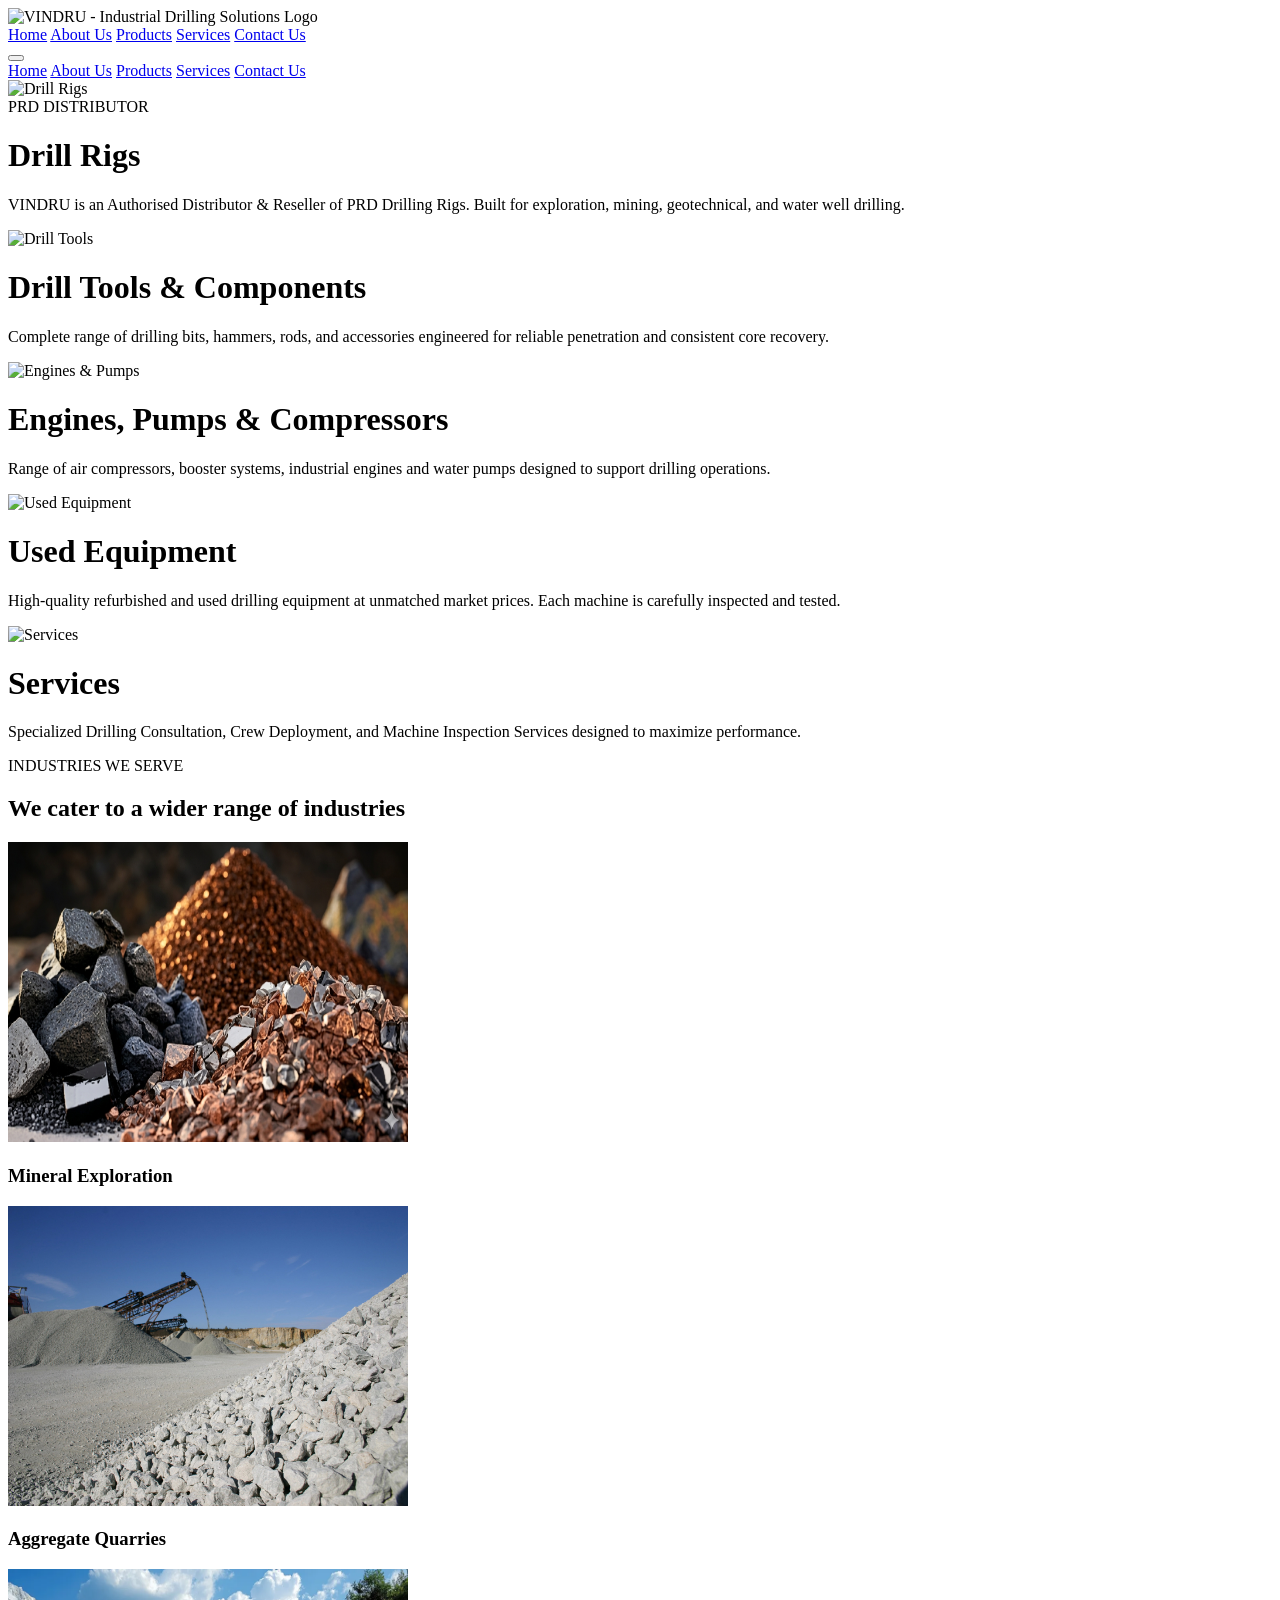
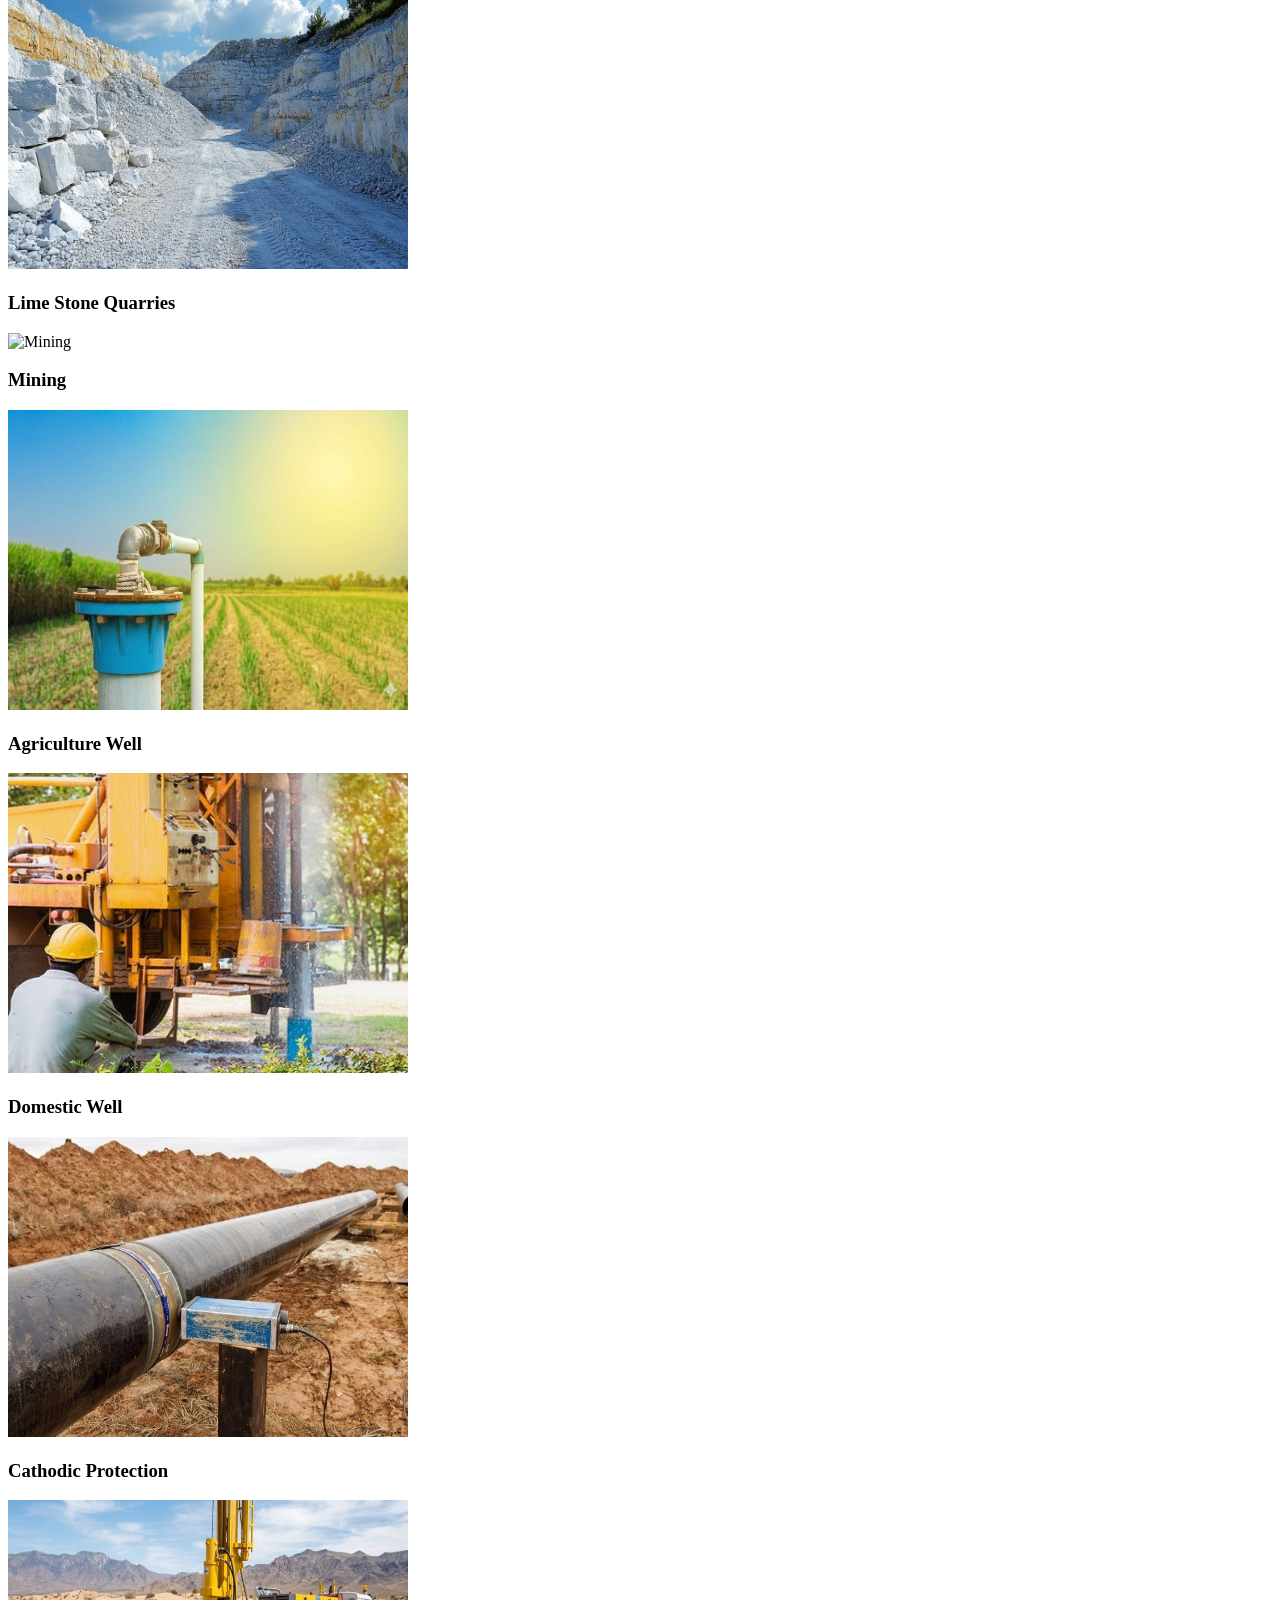
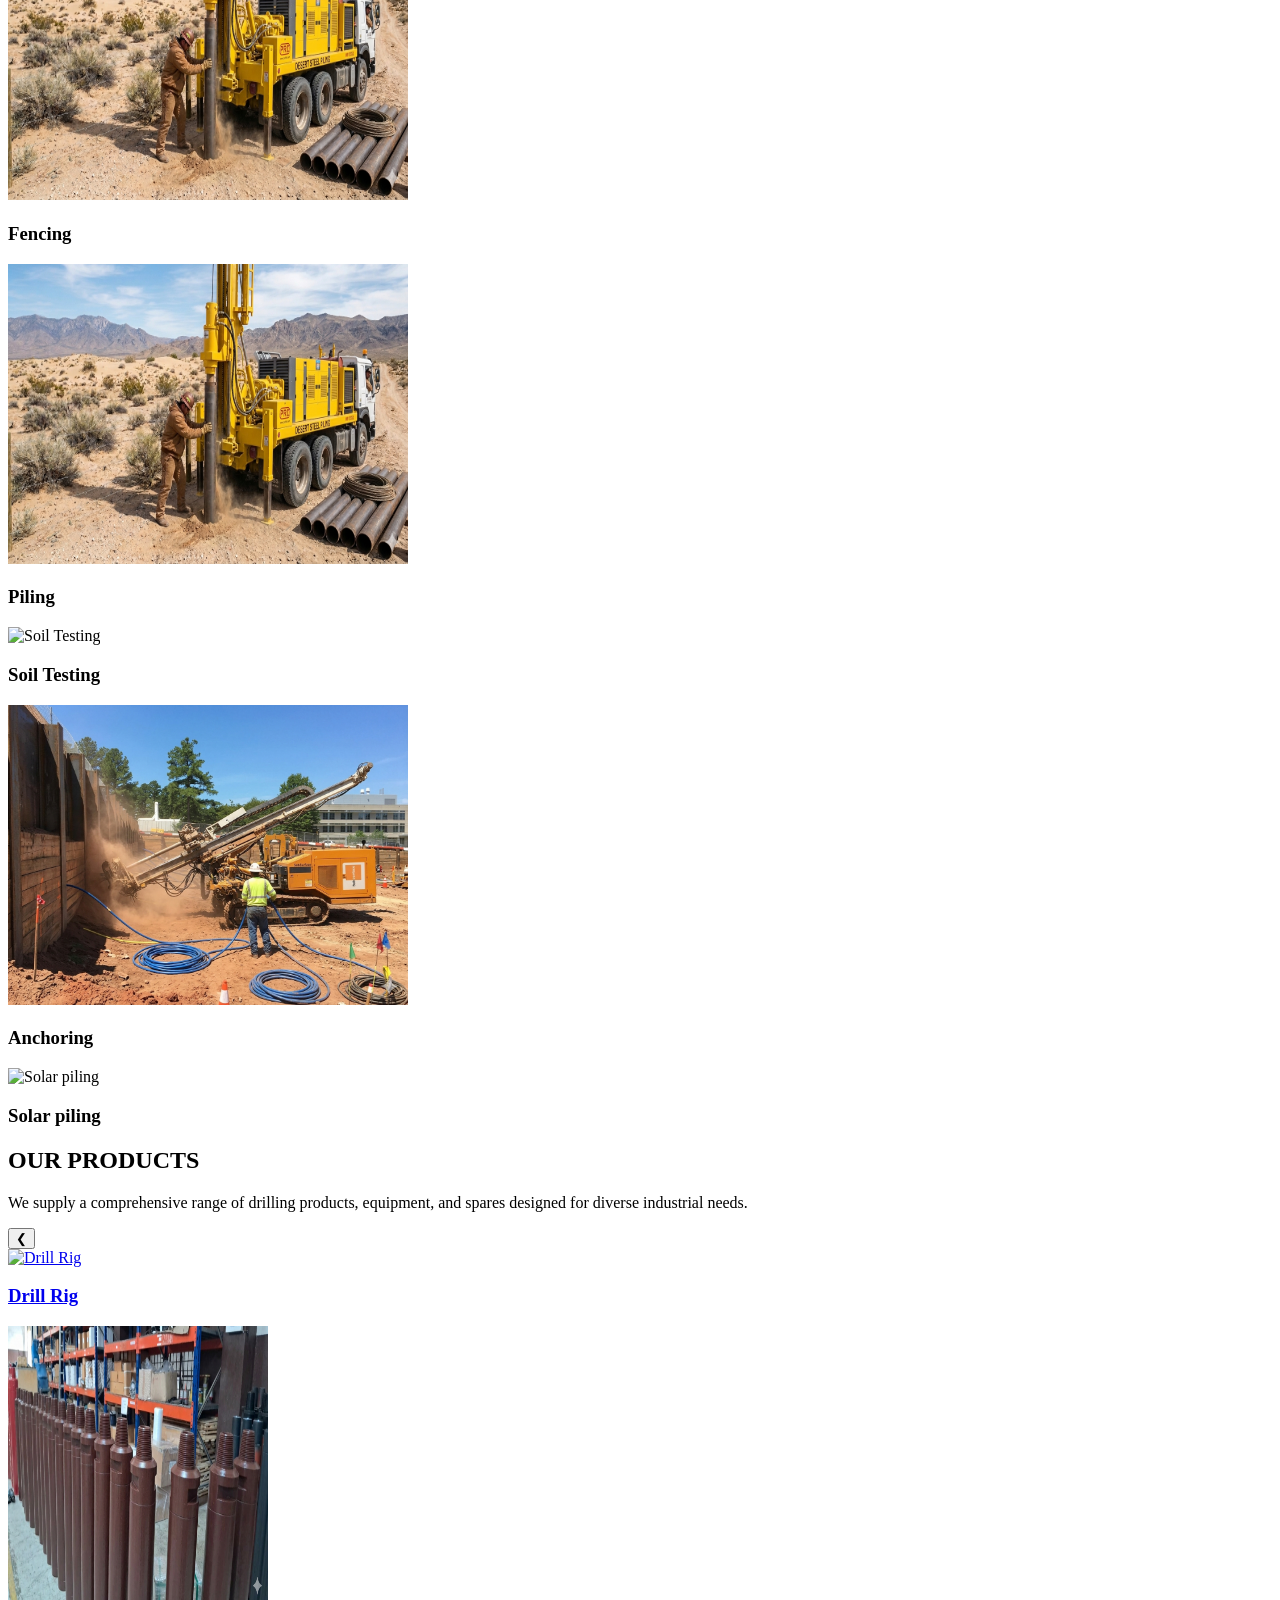
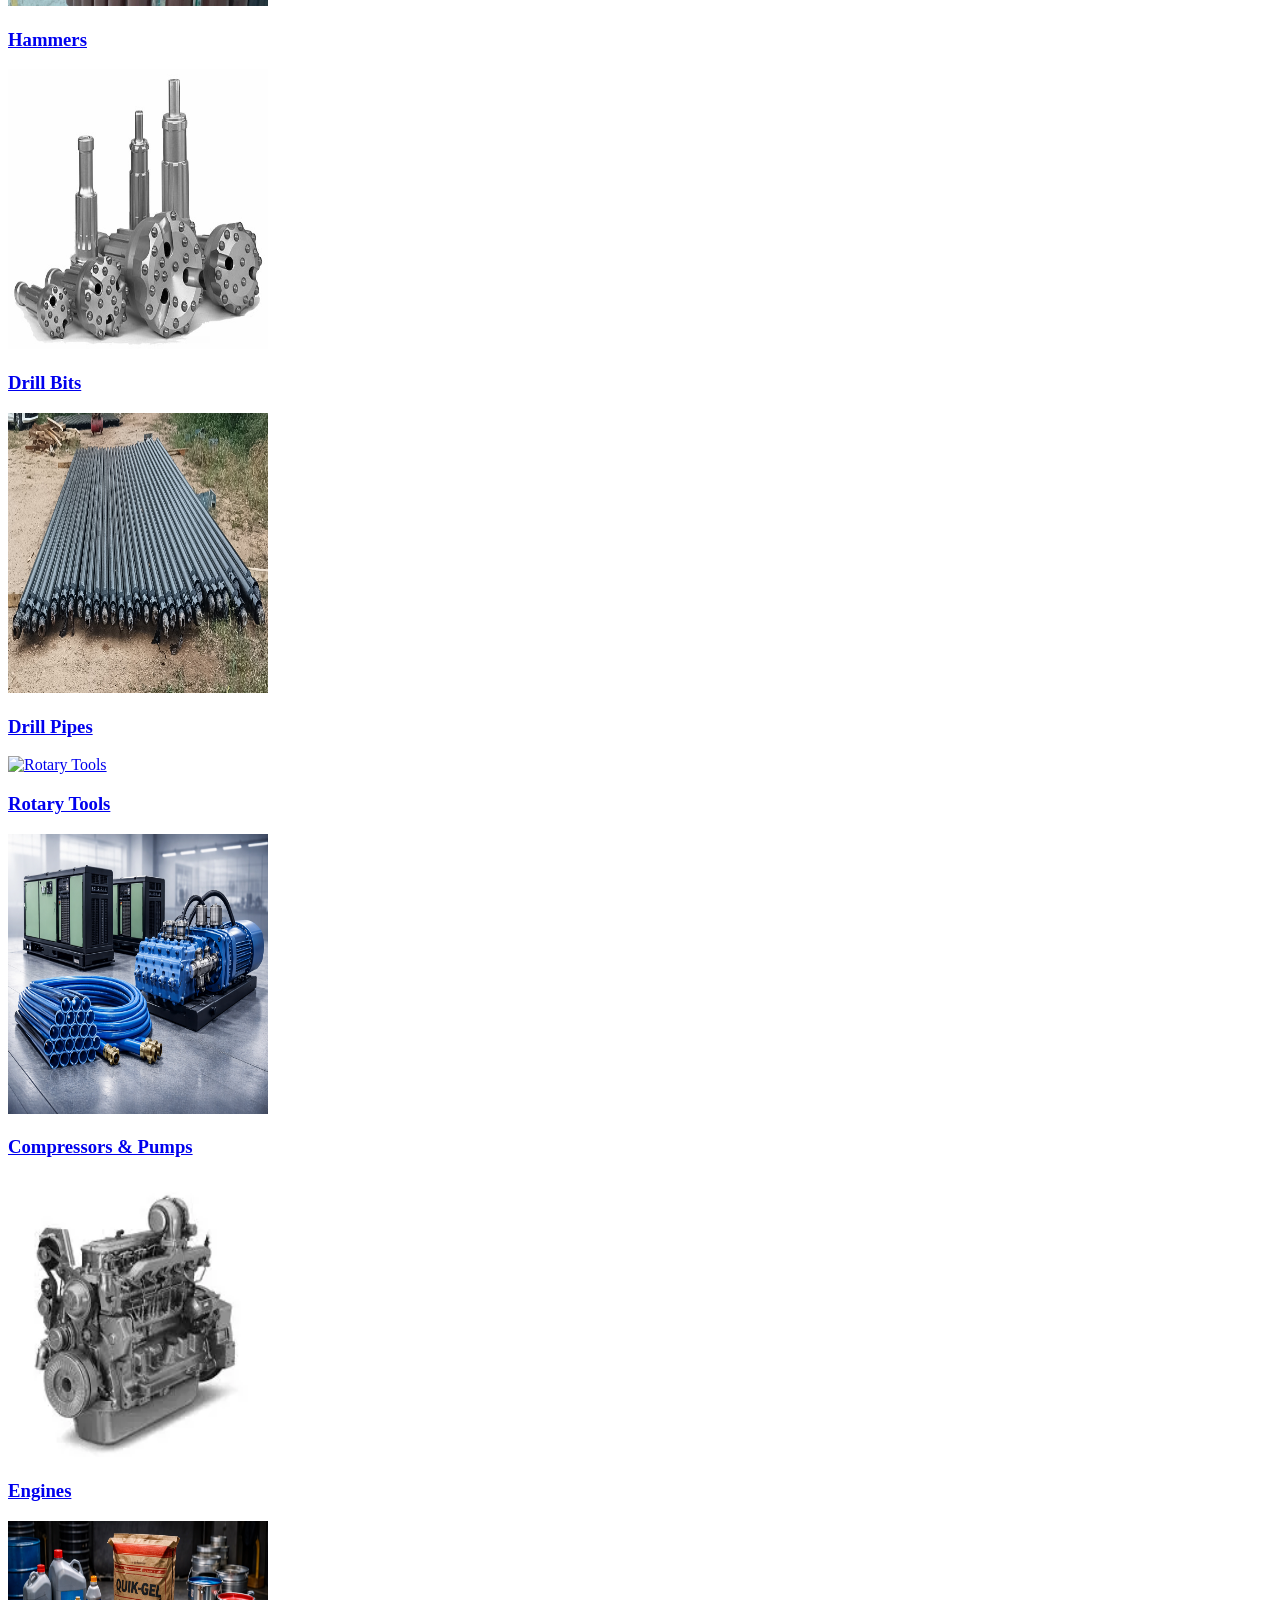
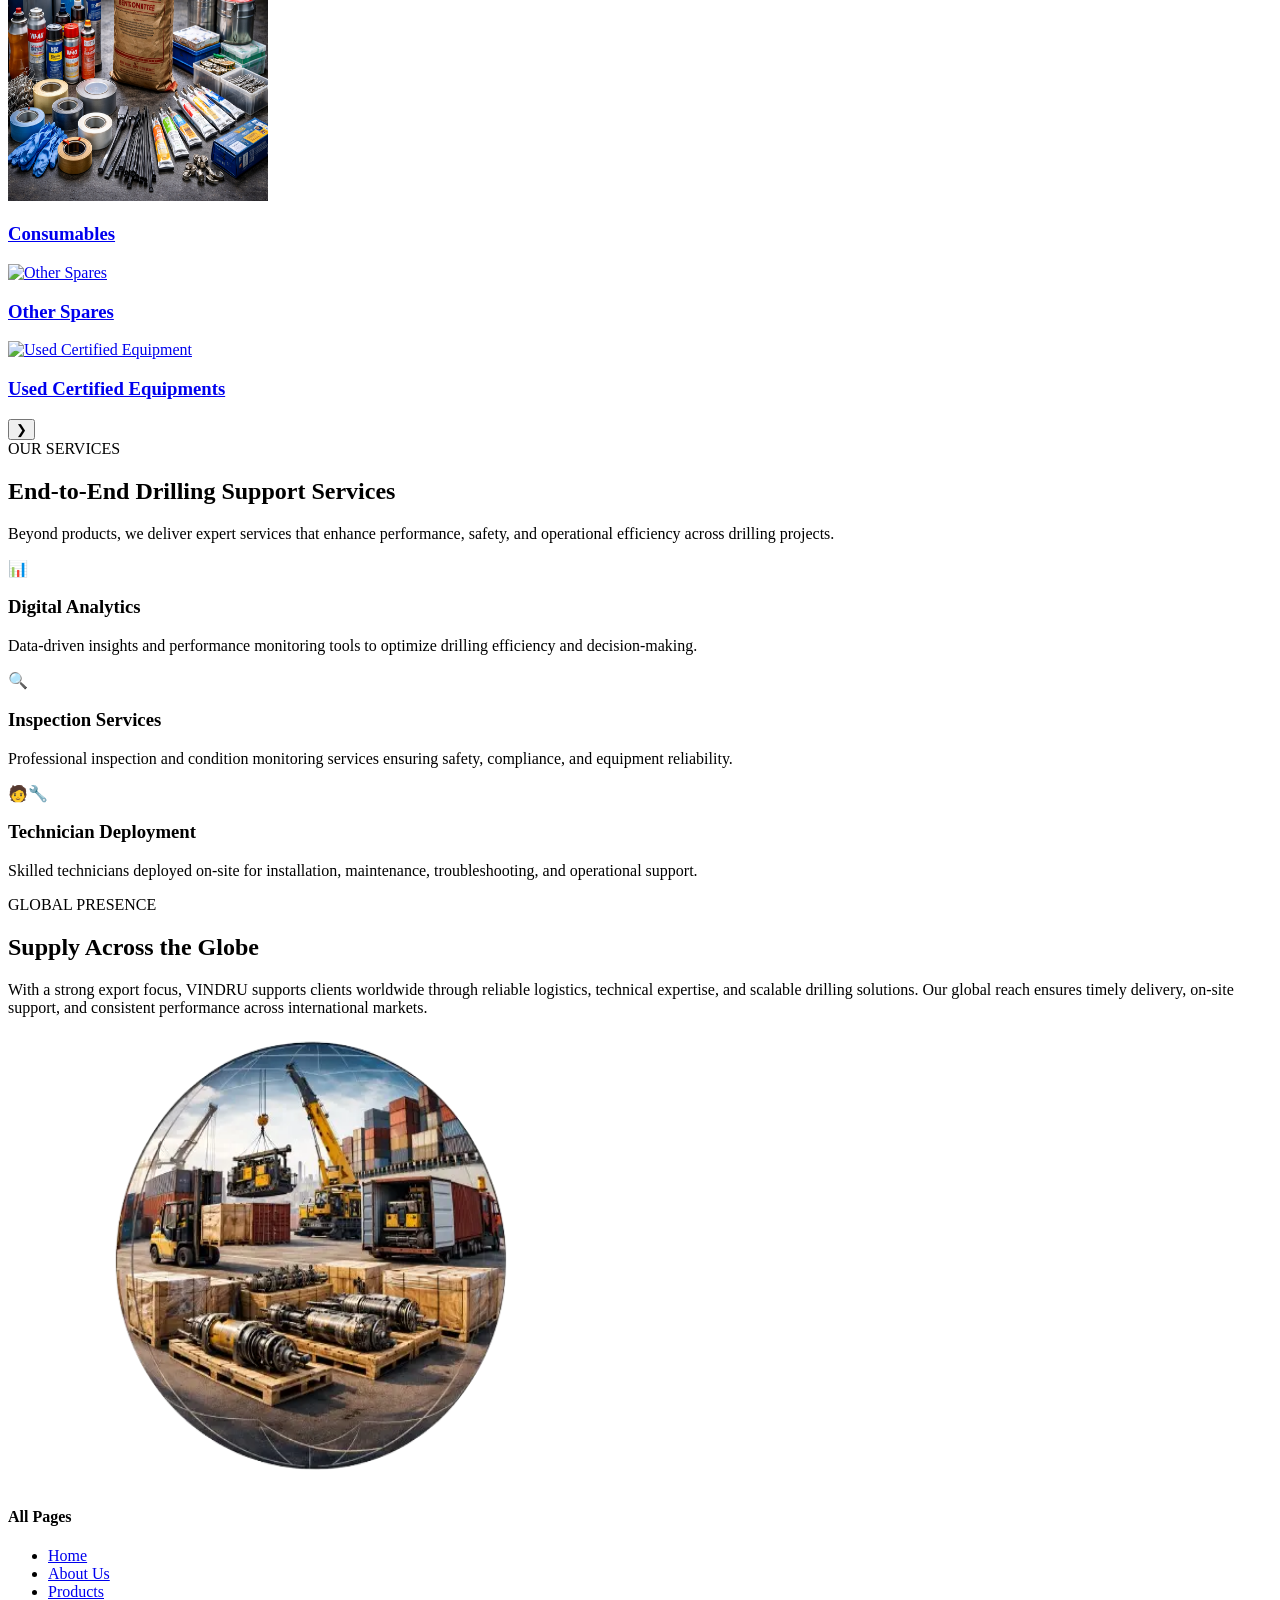
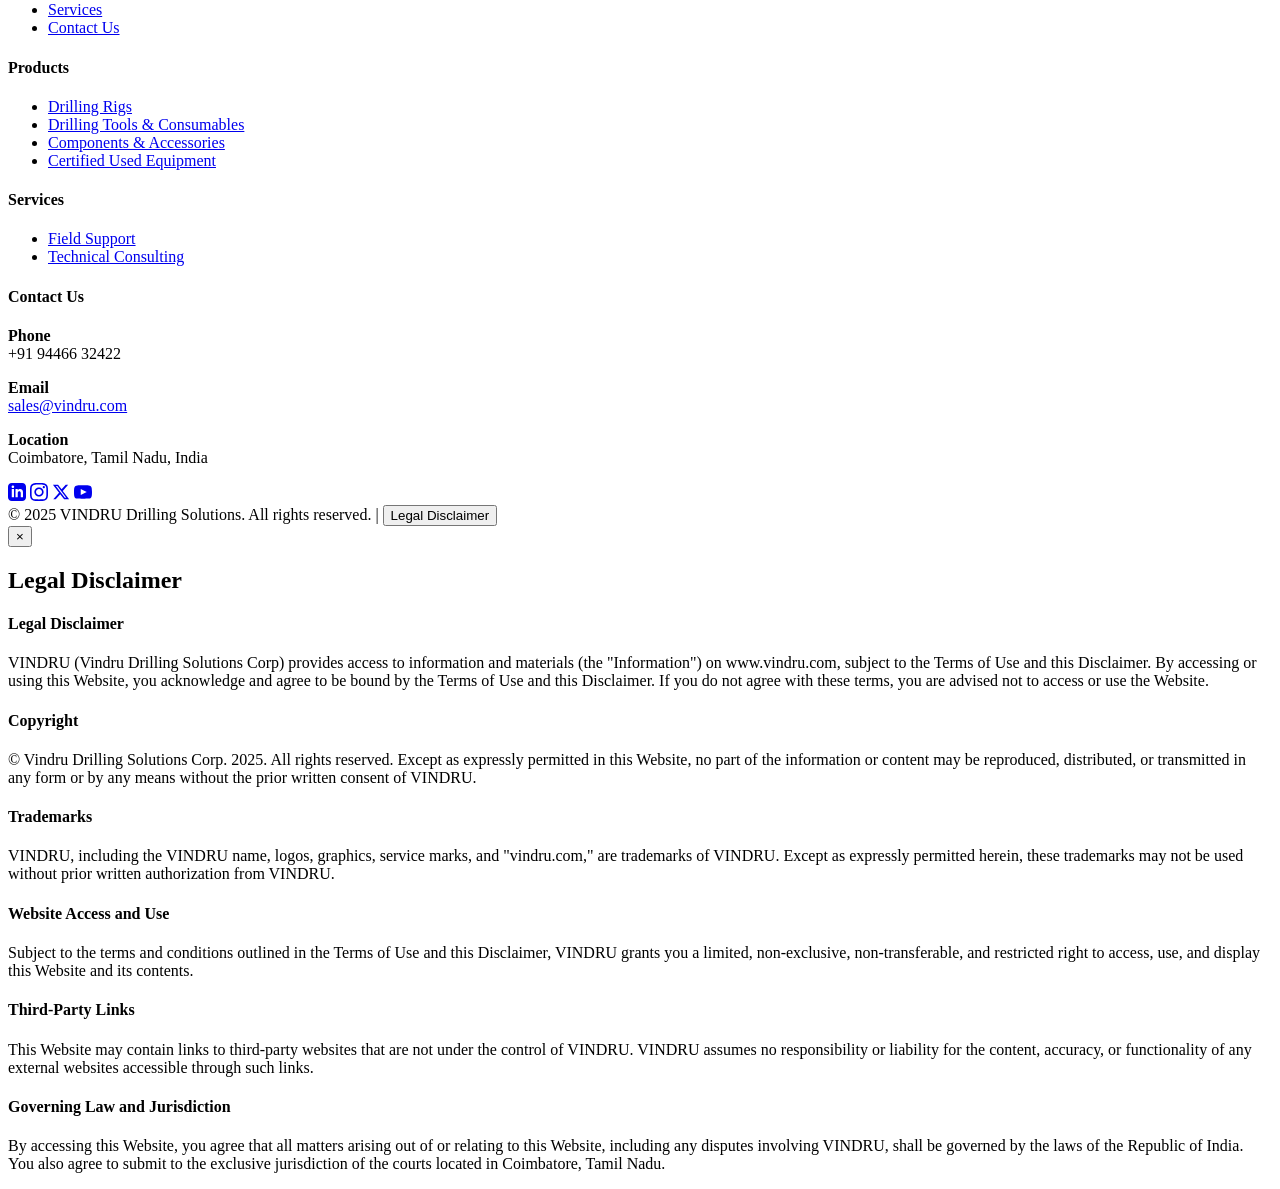
==== index.html @ 07028918 "Add files via upload" ====
<!DOCTYPE html>
<html lang="en">
<head>
  <meta charset="UTF-8" />
  <meta name="viewport" content="width=device-width, initial-scale=1.0" />
  <meta name="description" content="VINDRU - Leading provider of industrial drilling solutions, equipment, and services for mining, construction, and water well applications worldwide.">
  <meta name="keywords" content="drilling solutions, industrial drilling, mining equipment, drill rigs, drilling tools, PRD distributor, drilling services">
  <meta name="author" content="VINDRU Drilling Solutions">
  
  <meta property="og:type" content="website">
  <meta property="og:title" content="VINDRU | Industrial Drilling Solutions">
  <meta property="og:description" content="Leading provider of drilling equipment, tools, and services for mining, construction, and water well applications.">
  <meta property="og:image" content="https://vindru.com/Vindru-LOGO-New.png">
  <meta property="og:url" content="https://vindru.com">
  
  <meta name="twitter:card" content="summary_large_image">
  <meta name="twitter:title" content="VINDRU | Industrial Drilling Solutions">
  <meta name="twitter:description" content="Professional drilling equipment and services for global industrial applications.">
  
  <link rel="icon" type="image/png" href="Vindru-LOGO-New.png">
  
  <title>VINDRU | Industrial Drilling Solutions</title>
  
  <link rel="preload" href="style.css" as="style">
  <link rel="preload" href="Vindru-LOGO-New.png" as="image">
  <link rel="preload" href="vindru-hero-1.png" as="image">
  <link rel="preload" href="vindru-hero-1-mobile.png" as="image" media="(max-width: 900px)">
  
  <link rel="stylesheet" href="style.css" />
  <link rel="stylesheet" href="mobile-fixes.css?v=3">
  <link rel="stylesheet" href="hero-carousel.css">
  
  <script type="application/ld+json">
  {
    "@context": "https://schema.org",
    "@type": "Organization",
    "name": "VINDRU Drilling Solutions",
    "url": "https://vindru.com",
    "logo": "https://vindru.com/Vindru-LOGO-New.png",
    "description": "Industrial drilling solutions provider",
    "address": {
      "@type": "PostalAddress",
      "addressLocality": "Coimbatore",
      "addressRegion": "Tamil Nadu",
      "addressCountry": "IN"
    },
    "contactPoint": {
      "@type": "ContactPoint",
      "telephone": "+91-94466-32422",
      "contactType": "Sales",
      "email": "sales@vindru.com"
    },
    "sameAs": [
      "https://www.linkedin.com/company/vindru",
      "https://www.instagram.com/vindru",
      "https://twitter.com/vindru",
      "https://www.youtube.com/@vindru"
    ]
  }
  </script>
</head>
<body>

<!-- NAVBAR -->
<header class="navbar">
  <div class="nav-container">
    <div class="logo">
      <img src="Vindru-LOGO-New.png" alt="VINDRU - Industrial Drilling Solutions Logo" width="120" height="72" loading="eager">
    </div>
    <nav class="nav-links">
      <a href="home.html">Home</a>
      <a href="about.html">About Us</a>
      <a href="products-new.html">Products</a>
      <a href="services.html">Services</a>
      <a href="contact.html">Contact Us</a>
    </nav>
    <button class="menu-toggle" id="menuToggle" aria-label="Toggle navigation menu" aria-expanded="false">
      <span aria-hidden="true"></span>
      <span aria-hidden="true"></span>
      <span aria-hidden="true"></span>
    </button>
  </div>
</header>

<div class="menu-overlay" id="menuOverlay" role="dialog" aria-label="Mobile navigation menu">
  <nav class="menu-links" role="navigation">
    <a href="home.html">Home</a>
    <a href="about.html">About Us</a>
    <a href="products-new.html">Products</a>
    <a href="services.html">Services</a>
    <a href="contact.html">Contact Us</a>
  </nav>
</div>

<!-- HERO CAROUSEL - DESKTOP -->
<section class="hero-carousel">
  <div class="hero-slides-wrapper">
    <div class="hero-slide active" style="background-image: url('vindru-hero-1.png')">
      <div class="hero-gradient"></div>
      <img src="prd-logo.webp" alt="PRD Logo" class="hero-logo">
      <div class="hero-container">
        <div class="hero-badge">PRD AUTHORIZED DISTRIBUTOR & RESELLER</div>
        <h1 class="hero-title">Industry-Proven <span class="hero-highlight">Drill Rigs</span></h1>
        <p class="hero-desc">Proven machines, Engineered strength, Consistent penetration.<br>Built for exploration, mining, geotechnical, and water well drilling — across demanding ground conditions. Beyond supply, we deliver assurance. From selection to commissioning, every machine is supported with precision and expertise.</p>
        <div class="hero-buttons">
          <a href="products-new.html#rigs-core" class="hero-btn-primary">Explore Rigs →</a>
          <a href="contact.html" class="hero-btn-secondary">Get Quote</a>
        </div>
        <div class="hero-features">
          <span>✓ Diamond Core Rigs</span>
          <span>✓ RC Rigs</span>
          <span>✓ Blast Hole Rigs</span>
          <span>✓ Water Well Rigs</span>
        </div>
      </div>
    </div>
    <div class="hero-slide" style="background-image: url('heroSlider2.png')">
      <div class="hero-gradient"></div>
      <div class="hero-container">
       
        <h1 class="hero-title">Drill Tools & <span class="hero-highlight">Components</span></h1>
        <p class="hero-desc">Complete range of drilling bits, hammers, rods, and accessories engineered for reliable penetration and consistent core recovery.<br>High-performance tools designed for demanding drilling operations across various ground conditions.</p>
        <div class="hero-buttons">
          <a href="products-new.html#drilling-tools" class="hero-btn-primary">Explore Tools →</a>
          <a href="contact.html" class="hero-btn-secondary">Get Quote</a>
        </div>
        <div class="hero-features">
          
          <span>✓ DTH Hammers</span>
          <span>✓ Drill Bits</span>
          <span>✓ Drill Rods</span>
          <span>✓ Core Accessories</span>
          <span>✓ Fishing Tools</span>
          <span>✓ Drilling Fluids & Additives</span>
        </div>
      </div>
    </div>
    <div class="hero-slide" style="background-image: url('heroSlide3.png')">
      <div class="hero-gradient"></div>
      <div class="hero-container">
       
        <h1 class="hero-title">Engines, Pumps & <span class="hero-highlight">Compressors</span></h1>
        <p class="hero-desc">Range of air compressors, booster systems, industrial engines and water pumps designed to support drilling operations.<br>Reliable power solutions for continuous drilling performance in challenging environments.</p>
        <div class="hero-buttons">
          <a href="products-new.html#components" class="hero-btn-primary">Explore Components →</a>
          <a href="contact.html" class="hero-btn-secondary">Get Quote</a>
        </div>
        <div class="hero-features">
          <span>✓ Air Compressors</span>
          <span>✓ Booster Systems</span>
          <span>✓ Industrial Engines</span>
          <span>✓ Water Pumps</span>
        </div>
      </div>
    </div>
    <div class="hero-slide" style="background-image: url('vindru-hero-4.png')">
      <div class="hero-gradient"></div>
      <div class="hero-container">
       
        <h1 class="hero-title">Used <span class="hero-highlight">Equipment</span></h1>
        <p class="hero-desc">High-quality refurbished and used drilling equipment at unmatched market prices. Each machine is carefully inspected and tested.<br>Reliable pre-owned equipment backed by thorough inspection and quality assurance.</p>
        <div class="hero-buttons">
          <a href="products-new.html#used-equipment" class="hero-btn-primary">View Equipment →</a>
          <a href="contact.html" class="hero-btn-secondary">Get Quote</a>
        </div>
        <div class="hero-features">
          <span>✓ Inspected</span>
          <span>✓ Tested</span>
          <span>✓ Certified</span>
          <span>✓ Warranty</span>
        </div>
      </div>
    </div>
    <div class="hero-slide" style="background-image: url('vindru-hero-5.png')">
      <div class="hero-gradient"></div>
      <div class="hero-container">
      
        <h1 class="hero-title">Expert <span class="hero-highlight">Services</span></h1>
        <p class="hero-desc">Specialized Drilling Consultation, Crew Deployment, and Machine Inspection Services designed to maximize performance.<br>Comprehensive support services to ensure optimal drilling operations and equipment reliability.</p>
        <div class="hero-buttons">
          <a href="services.html" class="hero-btn-primary">Our Services →</a>
          <a href="contact.html" class="hero-btn-secondary">Get Quote</a>
        </div>
        <div class="hero-features">
          <span>✓ Operational Support</span>
          <span>✓ Digital Support</span>
        </div>
      </div>
    </div>
  </div>
  <button class="hero-arrow left" onclick="changeSlide(-1)">&#10094;</button>
  <button class="hero-arrow right" onclick="changeSlide(1)">&#10095;</button>
  <div class="hero-dots">
    <span class="dot active" onclick="goToSlide(0)"></span>
    <span class="dot" onclick="goToSlide(1)"></span>
    <span class="dot" onclick="goToSlide(2)"></span>
    <span class="dot" onclick="goToSlide(3)"></span>
    <span class="dot" onclick="goToSlide(4)"></span>
  </div>
</section>

<!-- MOBILE HERO - VERTICAL SCROLL -->
<div class="mobile-hero">
  <div class="mobile-hero-section">
    <div class="mobile-hero-bg"><img src="vindru-hero-1-mobile.png" alt="Drill Rigs"></div>
    <div class="mobile-hero-overlay"></div>
    <div class="mobile-hero-content">
      <div class="mobile-hero-tag">PRD DISTRIBUTOR</div>
      <h1 class="mobile-hero-title">Drill Rigs</h1>
      <p class="mobile-hero-desc">VINDRU is an Authorised Distributor & Reseller of PRD Drilling Rigs. Built for exploration, mining, geotechnical, and water well drilling.</p>
    </div>
  </div>
  <div class="mobile-hero-section">
    <div class="mobile-hero-bg"><img src="vindru-hero-2-mobile.png" alt="Drill Tools"></div>
    <div class="mobile-hero-overlay"></div>
    <div class="mobile-hero-content">
      <h1 class="mobile-hero-title">Drill Tools & Components</h1>
      <p class="mobile-hero-desc">Complete range of drilling bits, hammers, rods, and accessories engineered for reliable penetration and consistent core recovery.</p>
    </div>
  </div>
  <div class="mobile-hero-section">
    <div class="mobile-hero-bg"><img src="vindru-hero-3-mobile.png" alt="Engines & Pumps"></div>
    <div class="mobile-hero-overlay"></div>
    <div class="mobile-hero-content">
      <h1 class="mobile-hero-title">Engines, Pumps & Compressors</h1>
      <p class="mobile-hero-desc">Range of air compressors, booster systems, industrial engines and water pumps designed to support drilling operations.</p>
    </div>
  </div>
  <div class="mobile-hero-section">
    <div class="mobile-hero-bg"><img src="vindru-hero-4.png" alt="Used Equipment"></div>
    <div class="mobile-hero-overlay"></div>
    <div class="mobile-hero-content">
      
      <h1 class="mobile-hero-title">Used Equipment</h1>
      <p class="mobile-hero-desc">High-quality refurbished and used drilling equipment at unmatched market prices. Each machine is carefully inspected and tested.</p>
    </div>
  </div>
  <div class="mobile-hero-section">
    <div class="mobile-hero-bg"><img src="vindru-hero-5-mobile.png" alt="Services"></div>
    <div class="mobile-hero-overlay"></div>
    <div class="mobile-hero-content">
      
      <h1 class="mobile-hero-title">Services</h1>
      <p class="mobile-hero-desc">Specialized Drilling Consultation, Crew Deployment, and Machine Inspection Services designed to maximize performance.</p>
    </div>
  </div>
  <div class="mobile-hero-pagination">
    <div class="mobile-hero-dot active"></div>
    <div class="mobile-hero-dot"></div>
    <div class="mobile-hero-dot"></div>
    <div class="mobile-hero-dot"></div>
    <div class="mobile-hero-dot"></div>
  </div>
</div>

<script>
let currentSlideIndex = 0;

function changeSlide(direction) {
  const slides = document.querySelectorAll('.hero-slide');
  const dots = document.querySelectorAll('.dot');
  slides[currentSlideIndex].classList.remove('active');
  dots[currentSlideIndex].classList.remove('active');
  currentSlideIndex += direction;
  if (currentSlideIndex >= slides.length) currentSlideIndex = 0;
  if (currentSlideIndex < 0) currentSlideIndex = slides.length - 1;
  slides[currentSlideIndex].classList.add('active');
  dots[currentSlideIndex].classList.add('active');
}

function goToSlide(index) {
  const slides = document.querySelectorAll('.hero-slide');
  const dots = document.querySelectorAll('.dot');
  slides[currentSlideIndex].classList.remove('active');
  dots[currentSlideIndex].classList.remove('active');
  currentSlideIndex = index;
  slides[currentSlideIndex].classList.add('active');
  dots[currentSlideIndex].classList.add('active');
}

setInterval(() => changeSlide(1), 5000);

if (window.innerWidth <= 900) {
  const sections = document.querySelectorAll('.mobile-hero-section');
  const dots = document.querySelectorAll('.mobile-hero-dot');
  const observer = new IntersectionObserver((entries) => {
    entries.forEach(entry => {
      if (entry.isIntersecting) {
        const index = Array.from(sections).indexOf(entry.target);
        dots.forEach((dot, i) => dot.classList.toggle('active', i === index));
      }
    });
  }, { threshold: 0.5 });
  sections.forEach(section => observer.observe(section));
}
</script>

<section class="industries-section reveal section full-width" id="industries">
  <div class="industries-glass">
    <div class="industries-container">
      <div class="industries-content reveal">
        <span class="section-tag">INDUSTRIES WE SERVE</span>
        <h2>We cater to a wider range of industries</h2>
       
      </div>
      <div class="industries-grid">
        <div class="industry-card reveal">
          <img src="Mineral Exploration.png" alt="Mineral exp" loading="lazy" width="400" height="300">
          <h3>Mineral Exploration </h3>
          
        </div>
        <div class="industry-card reveal">
          <img src="Aggregate Quarries.jpg" alt="Aggregate Quarries" loading="lazy" width="400" height="300">
          <h3>Aggregate Quarries</h3>
          
        </div>
        <div class="industry-card reveal">
          <img src="Lime Stone Quarries.png" alt="Lime Stone Quarries" loading="lazy" width="400" height="300">
          <h3>Lime Stone Quarries</h3>
         
        </div>
        <div class="industry-card reveal">
          <img src="Mining.jpg" alt="Mining" loading="lazy" width="400" height="300">
          <h3>Mining </h3>
          
        </div>
        <div class="industry-card reveal">
          <img src="Agriculture Well.png" alt="Agriculture Well" loading="lazy" width="400" height="300">
          <h3>Agriculture Well</h3>
          
        </div>
        <div class="industry-card reveal">
          <img src="Domestic Well.jpg" alt="Domestic Well" loading="lazy" width="400" height="300">
          <h3>Domestic Well</h3>
          
        </div>
        <div class="industry-card reveal">
          <img src="Cathodic Protection.jpg" alt="Cathodic Protection " loading="lazy" width="400" height="300">
          <h3>Cathodic Protection</h3>
         
        </div>
        <div class="industry-card reveal">
          <img src="Fencing Piling.png" alt="Fencing" loading="lazy" width="400" height="300">
          <h3>Fencing</h3>
          
        </div>
        <div class="industry-card reveal">
          <img src="Fencing Piling.png" alt="Piling" loading="lazy" width="400" height="300">
          <h3>Piling</h3>
          
        </div>
        <div class="industry-card reveal">
          <img src="Soil Testing.jpeg" alt="Soil Testing " loading="lazy" width="400" height="300">
          <h3>Soil Testing</h3>
          
        </div>
        <div class="industry-card reveal">
          <img src="Anchoring.png" alt="Anchoring" loading="lazy" width="400" height="300">
          <h3>Anchoring</h3>
          
        </div>
        <div class="industry-card reveal">
          <img src="Solar piling.png" alt="Solar piling" loading="lazy" width="400" height="300">
          <h3>Solar piling</h3>
          
        </div>
    </div>
</section>

<section class="products-section section full-width">
  <div class="container">
    <div class="products-header">
      
      <h2 class="section-title">OUR PRODUCTS</h2>
      <p class="section-subtitle">We supply a comprehensive range of drilling products, equipment, and spares designed for diverse industrial needs.</p>
    </div>
    <div class="products-wrapper">
      <button class="scroll-btn left" aria-label="Scroll left">&#10094;</button>
      <div class="products-scroll">
        <a href="products-new.html#rigs-core" class="product-card reveal"><div class="product-image"><img src="vindru-hero-1.png" alt="Drill Rig" loading="lazy" width="260" height="280"></div><h3>Drill Rig</h3></a>
        <a href="products-new.html#tools-hammers" class="product-card reveal"><div class="product-image"><img src="Hammers.png" alt="Hammers" loading="lazy" width="260" height="280"></div><h3>Hammers</h3></a>
        <a href="products-new.html#tools-bits" class="product-card reveal"><div class="product-image"><img src="DTH Bits.jpeg" alt="Drill Bits" loading="lazy" width="260" height="280"></div><h3>Drill Bits</h3></a>
        <a href="products-new.html#tools-rods" class="product-card reveal"><div class="product-image"><img src="Drill Pipes.jpg" alt="Drill Pipes" loading="lazy" width="260" height="280"></div><h3>Drill Pipes</h3></a>
        <a href="products-new.html#tools-accessories" class="product-card reveal"><div class="product-image"><img src="ROTARY-OG.webp" alt="Rotary Tools" loading="lazy" width="260" height="280"></div><h3>Rotary Tools</h3></a>
        <a href="products-new.html#comp-compressors" class="product-card reveal"><div class="product-image"><img src="compressors.png" alt="Compressors & Pumps" loading="lazy" width="260" height="280"></div><h3>Compressors & Pumps</h3></a>
        <a href="products-new.html#comp-boosters" class="product-card reveal"><div class="product-image"><img src="ENGINE-OG.webp" alt="Engines" loading="lazy" width="260" height="280"></div><h3>Engines</h3></a>
        <a href="products-new.html#tools-fluids" class="product-card reveal"><div class="product-image"><img src="consumables.png" alt="Consumables" loading="lazy" width="260" height="280"></div><h3>Consumables</h3></a>
        <a href="products-new.html#comp-spares" class="product-card reveal"><div class="product-image"><img src="spares.png" alt="Other Spares" loading="lazy" width="260" height="280"></div><h3>Other Spares</h3></a>
        <a href="products-new.html#rigs" class="product-card reveal"><div class="product-image"><img src="USED-OG.webp" alt="Used Certified Equipment" loading="lazy" width="260" height="280"></div><h3>Used Certified Equipments</h3></a>
      </div>
      <button class="scroll-btn right" aria-label="Scroll right">&#10095;</button>
    </div>
</section>

<section class="services-section section full-width" id="services">
  <div class="services-header reveal">
    <span class="services-tag">OUR SERVICES</span>
    <h2 class="section-title">End-to-End Drilling Support Services</h2>
    <p class="section-subtitle">Beyond products, we deliver expert services that enhance performance, safety, and operational efficiency across drilling projects.</p>
  </div>
  <div class="services-grid">
    <div class="service-card reveal"><div class="service-icon">📊</div><h3>Digital Analytics</h3><p>Data-driven insights and performance monitoring tools to optimize drilling efficiency and decision-making.</p></div>
    <div class="service-card reveal"><div class="service-icon">🔍</div><h3>Inspection Services</h3><p>Professional inspection and condition monitoring services ensuring safety, compliance, and equipment reliability.</p></div>
    <div class="service-card reveal"><div class="service-icon">🧑🔧</div><h3>Technician Deployment</h3><p>Skilled technicians deployed on-site for installation, maintenance, troubleshooting, and operational support.</p></div>
</section>

<section class="global-section reveal section full-width">
  <div class="global-container">
    <div class="global-content">
      <span class="section-tag">GLOBAL PRESENCE</span>
      <h2>Supply Across the Globe</h2>
      <p>With a strong export focus, VINDRU supports clients worldwide through reliable logistics, technical expertise, and scalable drilling solutions. Our global reach ensures timely delivery, on-site support, and consistent performance across international markets.</p>
    </div>
    <div class="global-image">
      <img src="global-2.webp" alt="Global Presence Map" loading="lazy" width="600" height="450">
    </div>
</section>

<footer class="vindru-footer">
  <div class="footer-wrapper">
    <div class="footer-container">
      <div class="footer-col">
        <h4>All Pages</h4>
        <ul>
          <li><a href="home.html">Home</a></li>
          <li><a href="about.html">About Us</a></li>
          <li><a href="products-new.html">Products</a></li>
          <li><a href="services.html">Services</a></li>
          <li><a href="contact.html">Contact Us</a></li>
        </ul>
      </div>
      <div class="footer-col">
        <h4>Products</h4>
        <ul>
          <li><a href="products-new.html#vin-saver">Drilling Rigs</a></li>
          <li><a href="products-new.html#drilling-tools">Drilling Tools & Consumables</a></li>
          <li><a href="products-new.html#components">Components & Accessories</a></li>
          <li><a href="products-new.html#used-equipment">Certified Used Equipment</a></li>
        </ul>
      </div>
      <div class="footer-col">
        <h4>Services</h4>
        <ul>
          <li><a href="services.html#field-support">Field Support</a></li>
          <li><a href="services.html#technical-consulting">Technical Consulting</a></li>
        </ul>
      </div>
      <div class="footer-col footer-contact">
        <h4>Contact Us</h4>
        <p><strong>Phone</strong><br>+91 94466 32422</p>
        <p><strong>Email</strong><br><a href="mailto:sales@vindru.com">sales@vindru.com</a></p>
        <p><strong>Location</strong><br>Coimbatore, Tamil Nadu, India</p>
        <div class="footer-socials">
          <a href="https://www.linkedin.com/company/vindru" target="_blank" rel="noopener" aria-label="LinkedIn"><svg width="18" height="18" fill="currentColor" viewBox="0 0 24 24"><path d="M19 0h-14c-2.761 0-5 2.239-5 5v14c0 2.761 2.239 5 5 5h14c2.762 0 5-2.239 5-5v-14c0-2.761-2.238-5-5-5zm-11 19h-3v-11h3v11zm-1.5-12.268c-.966 0-1.75-.79-1.75-1.764s.784-1.764 1.75-1.764 1.75.79 1.75 1.764-.783 1.764-1.75 1.764zm13.5 12.268h-3v-5.604c0-3.368-4-3.113-4 0v5.604h-3v-11h3v1.765c1.396-2.586 7-2.777 7 2.476v6.759z"/></svg></a>
          <a href="https://www.instagram.com/vindru" target="_blank" rel="noopener" aria-label="Instagram"><svg width="18" height="18" fill="currentColor" viewBox="0 0 24 24"><path d="M12 2.163c3.204 0 3.584.012 4.85.07 3.252.148 4.771 1.691 4.919 4.919.058 1.265.069 1.645.069 4.849 0 3.205-.012 3.584-.069 4.849-.149 3.225-1.664 4.771-4.919 4.919-1.266.058-1.644.07-4.85.07-3.204 0-3.584-.012-4.849-.07-3.26-.149-4.771-1.699-4.919-4.92-.058-1.265-.07-1.644-.07-4.849 0-3.204.013-3.583.07-4.849.149-3.227 1.664-4.771 4.919-4.919 1.266-.057 1.645-.069 4.849-.069zm0-2.163c-3.259 0-3.667.014-4.947.072-4.358.2-6.78 2.618-6.98 6.98-.059 1.281-.073 1.689-.073 4.948 0 3.259.014 3.668.072 4.948.2 4.358 2.618 6.78 6.98 6.98 1.281.058 1.689.072 4.948.072 3.259 0 3.668-.014 4.948-.072 4.354-.2 6.782-2.618 6.979-6.98.059-1.28.073-1.689.073-4.948 0-3.259-.014-3.667-.072-4.947-.196-4.354-2.617-6.78-6.979-6.98-1.281-.059-1.69-.073-4.949-.073zm0 5.838c-3.403 0-6.162 2.759-6.162 6.162s2.759 6.163 6.162 6.163 6.162-2.759 6.162-6.163c0-3.403-2.759-6.162-6.162-6.162zm0 10.162c-2.209 0-4-1.79-4-4 0-2.209 1.791-4 4-4s4 1.791 4 4c0 2.21-1.791 4-4 4zm6.406-11.845c-.796 0-1.441.645-1.441 1.44s.645 1.44 1.441 1.44c.795 0 1.439-.645 1.439-1.44s-.644-1.44-1.439-1.44z"/></svg></a>
          <a href="https://twitter.com/vindru" target="_blank" rel="noopener" aria-label="X (Twitter)"><svg width="18" height="18" fill="currentColor" viewBox="0 0 24 24"><path d="M18.244 2.25h3.308l-7.227 8.26 8.502 11.24H16.17l-5.214-6.817L4.99 21.75H1.68l7.73-8.835L1.254 2.25H8.08l4.713 6.231zm-1.161 17.52h1.833L7.084 4.126H5.117z"/></svg></a>
          <a href="https://www.youtube.com/@vindru" target="_blank" rel="noopener" aria-label="YouTube"><svg width="18" height="18" fill="currentColor" viewBox="0 0 24 24"><path d="M19.615 3.184c-3.604-.246-11.631-.245-15.23 0-3.897.266-4.356 2.62-4.385 8.816.029 6.185.484 8.549 4.385 8.816 3.6.245 11.626.246 15.23 0 3.897-.266 4.356-2.62 4.385-8.816-.029-6.185-.484-8.549-4.385-8.816zm-10.615 12.816v-8l8 3.993-8 4.007z"/></svg></a>
        </div>
      </div>
    </div>
    <div class="footer-bottom">
      © 2025 VINDRU Drilling Solutions. All rights reserved.
      <span class="footer-separator">|</span>
      <button id="openLegal" class="footer-legal-link">Legal Disclaimer</button>
    </div>
  </div>
</footer>

<!-- Legal Disclaimer Modal -->
<div id="legalModal" class="legal-modal">
  <div class="legal-box">
    <button class="legal-close" id="closeLegal">&times;</button>
    <h2>Legal Disclaimer</h2>
    <div class="legal-scroll">
      <h4>Legal Disclaimer</h4>
      <p>VINDRU (Vindru Drilling Solutions Corp) provides access to information and materials (the "Information") on www.vindru.com, subject to the Terms of Use and this Disclaimer. By accessing or using this Website, you acknowledge and agree to be bound by the Terms of Use and this Disclaimer. If you do not agree with these terms, you are advised not to access or use the Website.</p>
      <h4>Copyright</h4>
      <p>© Vindru Drilling Solutions Corp. 2025. All rights reserved. Except as expressly permitted in this Website, no part of the information or content may be reproduced, distributed, or transmitted in any form or by any means without the prior written consent of VINDRU.</p>
      <h4>Trademarks</h4>
      <p>VINDRU, including the VINDRU name, logos, graphics, service marks, and "vindru.com," are trademarks of VINDRU. Except as expressly permitted herein, these trademarks may not be used without prior written authorization from VINDRU.</p>
      <h4>Website Access and Use</h4>
      <p>Subject to the terms and conditions outlined in the Terms of Use and this Disclaimer, VINDRU grants you a limited, non-exclusive, non-transferable, and restricted right to access, use, and display this Website and its contents.</p>
      <h4>Third-Party Links</h4>
      <p>This Website may contain links to third-party websites that are not under the control of VINDRU. VINDRU assumes no responsibility or liability for the content, accuracy, or functionality of any external websites accessible through such links.</p>
      <h4>Governing Law and Jurisdiction</h4>
      <p>By accessing this Website, you agree that all matters arising out of or relating to this Website, including any disputes involving VINDRU, shall be governed by the laws of the Republic of India. You also agree to submit to the exclusive jurisdiction of the courts located in Coimbatore, Tamil Nadu.</p>
    </div>
  </div>
</div>

<script>
const elements = document.querySelectorAll('.reveal, .reveal-left, .reveal-right, .reveal-delay');
const observer = new IntersectionObserver(entries => { entries.forEach(entry => { if (entry.isIntersecting) { entry.target.classList.add('active'); observer.unobserve(entry.target); } }); }, { threshold: 0.15 });
elements.forEach(el => observer.observe(el));
</script>

<script src="products-scroll.js"></script>
<script src="reveal.js"></script>

<script>
const toggle = document.getElementById("menuToggle");
const overlay = document.getElementById("menuOverlay");
toggle.addEventListener("click", () => { overlay.classList.toggle("active"); });
overlay.addEventListener("click", () => { overlay.classList.remove("active"); });
</script>

<script>
const openLegal = document.getElementById("openLegal");
const closeLegal = document.getElementById("closeLegal");
const modal = document.getElementById("legalModal");

if(openLegal && closeLegal && modal) {
  openLegal.onclick = () => modal.classList.add("active");
  closeLegal.onclick = () => modal.classList.remove("active");
  modal.onclick = e => {
    if(e.target === modal) modal.classList.remove("active");
  };
}
</script>

</body>
</html>
---- hero-carousel.css ----
/* HERO CAROUSEL */
.hero-carousel {
  position: relative;
  height: calc(100vh - var(--nav-height));
  overflow: hidden;
}

.hero-logo {
  position: absolute;
  top: 40px;
  right: 60px;
  width: 180px;
  height: auto;
  z-index: 3;
}

.hero-slides-wrapper {
  position: relative;
  height: 100%;
}

.hero-slide {
  position: absolute;
  width: 100%;
  height: 100%;
  background-size: cover;
  background-position: center;
  opacity: 0;
  transition: opacity 0.6s ease;
}

.hero-slide.active {
  opacity: 1;
}

.hero-gradient {
  position: absolute;
  inset: 0;
  background: linear-gradient(90deg, rgba(0,0,0,0.85) 0%, rgba(0,0,0,0.4) 60%, transparent 100%);
}

.hero-container {
  position: relative;
  z-index: 2;
  max-width: 700px;
  padding: 0 80px;
  height: 100%;
  display: flex;
  flex-direction: column;
  justify-content: center;
}

.hero-badge {
  display: inline-block;
  padding: 10px 24px;
  border: 2px solid rgba(249, 115, 22, 0.8);
  border-radius: 30px;
  color: rgba(249, 115, 22, 1);
  font-size: 12px;
  font-weight: 700;
  letter-spacing: 2px;
  text-transform: uppercase;
  margin-bottom: 24px;
  width: fit-content;
}

.hero-title {
  font-size: 56px;
  font-weight: 700;
  color: #ffffff;
  line-height: 1.1;
  margin-bottom: 24px;
}

.hero-highlight {
  color: #f97316;
}

.hero-desc {
  font-size: 16px;
  line-height: 1.7;
  color: #e2e8f0;
  margin-bottom: 32px;
  max-width: 650px;
}

.hero-buttons {
  display: flex;
  gap: 16px;
  margin-bottom: 48px;
}

.hero-btn-primary {
  padding: 16px 36px;
  background: linear-gradient(135deg, #f97316, #fb923c);
  color: #ffffff;
  border-radius: 50px;
  font-size: 15px;
  font-weight: 700;
  text-decoration: none;
  transition: all 0.3s ease;
  box-shadow: 0 10px 30px rgba(249, 115, 22, 0.4);
}

.hero-btn-primary:hover {
  transform: translateY(-2px);
  box-shadow: 0 15px 40px rgba(249, 115, 22, 0.6);
}

.hero-btn-secondary {
  padding: 16px 36px;
  background: rgba(255, 255, 255, 0.1);
  backdrop-filter: blur(10px);
  color: #ffffff;
  border: 2px solid rgba(255, 255, 255, 0.3);
  border-radius: 50px;
  font-size: 15px;
  font-weight: 600;
  text-decoration: none;
  transition: all 0.3s ease;
}

.hero-btn-secondary:hover {
  background: rgba(255, 255, 255, 0.2);
  border-color: rgba(255, 255, 255, 0.5);
}

.hero-features {
  display: flex;
  gap: 24px;
  flex-wrap: wrap;
}

.hero-features span {
  padding: 10px 20px;
  background: rgba(0, 0, 0, 0.6);
  backdrop-filter: blur(10px);
  border: 1px solid rgba(255, 255, 255, 0.2);
  border-radius: 25px;
  color: #ffffff;
  font-size: 13px;
  font-weight: 500;
}

.hero-arrow {
  position: absolute;
  top: 50%;
  transform: translateY(-50%);
  width: 50px;
  height: 50px;
  border-radius: 50%;
  background: rgba(0, 0, 0, 0.5);
  backdrop-filter: blur(10px);
  color: white;
  border: 1px solid rgba(255, 255, 255, 0.3);
  font-size: 20px;
  cursor: pointer;
  z-index: 10;
  transition: all 0.3s ease;
}

.hero-arrow:hover {
  background: rgba(249, 115, 22, 0.9);
  border-color: #f97316;
}

.hero-arrow.left {
  left: 30px;
}

.hero-arrow.right {
  right: 30px;
}

.hero-dots {
  position: absolute;
  bottom: 30px;
  left: 50%;
  transform: translateX(-50%);
  display: flex;
  gap: 12px;
  z-index: 10;
}

.dot {
  width: 12px;
  height: 12px;
  border-radius: 50%;
  background: rgba(255, 255, 255, 0.4);
  cursor: pointer;
  transition: all 0.3s ease;
}

.dot.active {
  background: #f97316;
  width: 32px;
  border-radius: 6px;
}

@media (max-width: 768px) {
  .hero-carousel {
    display: none;
  }
}
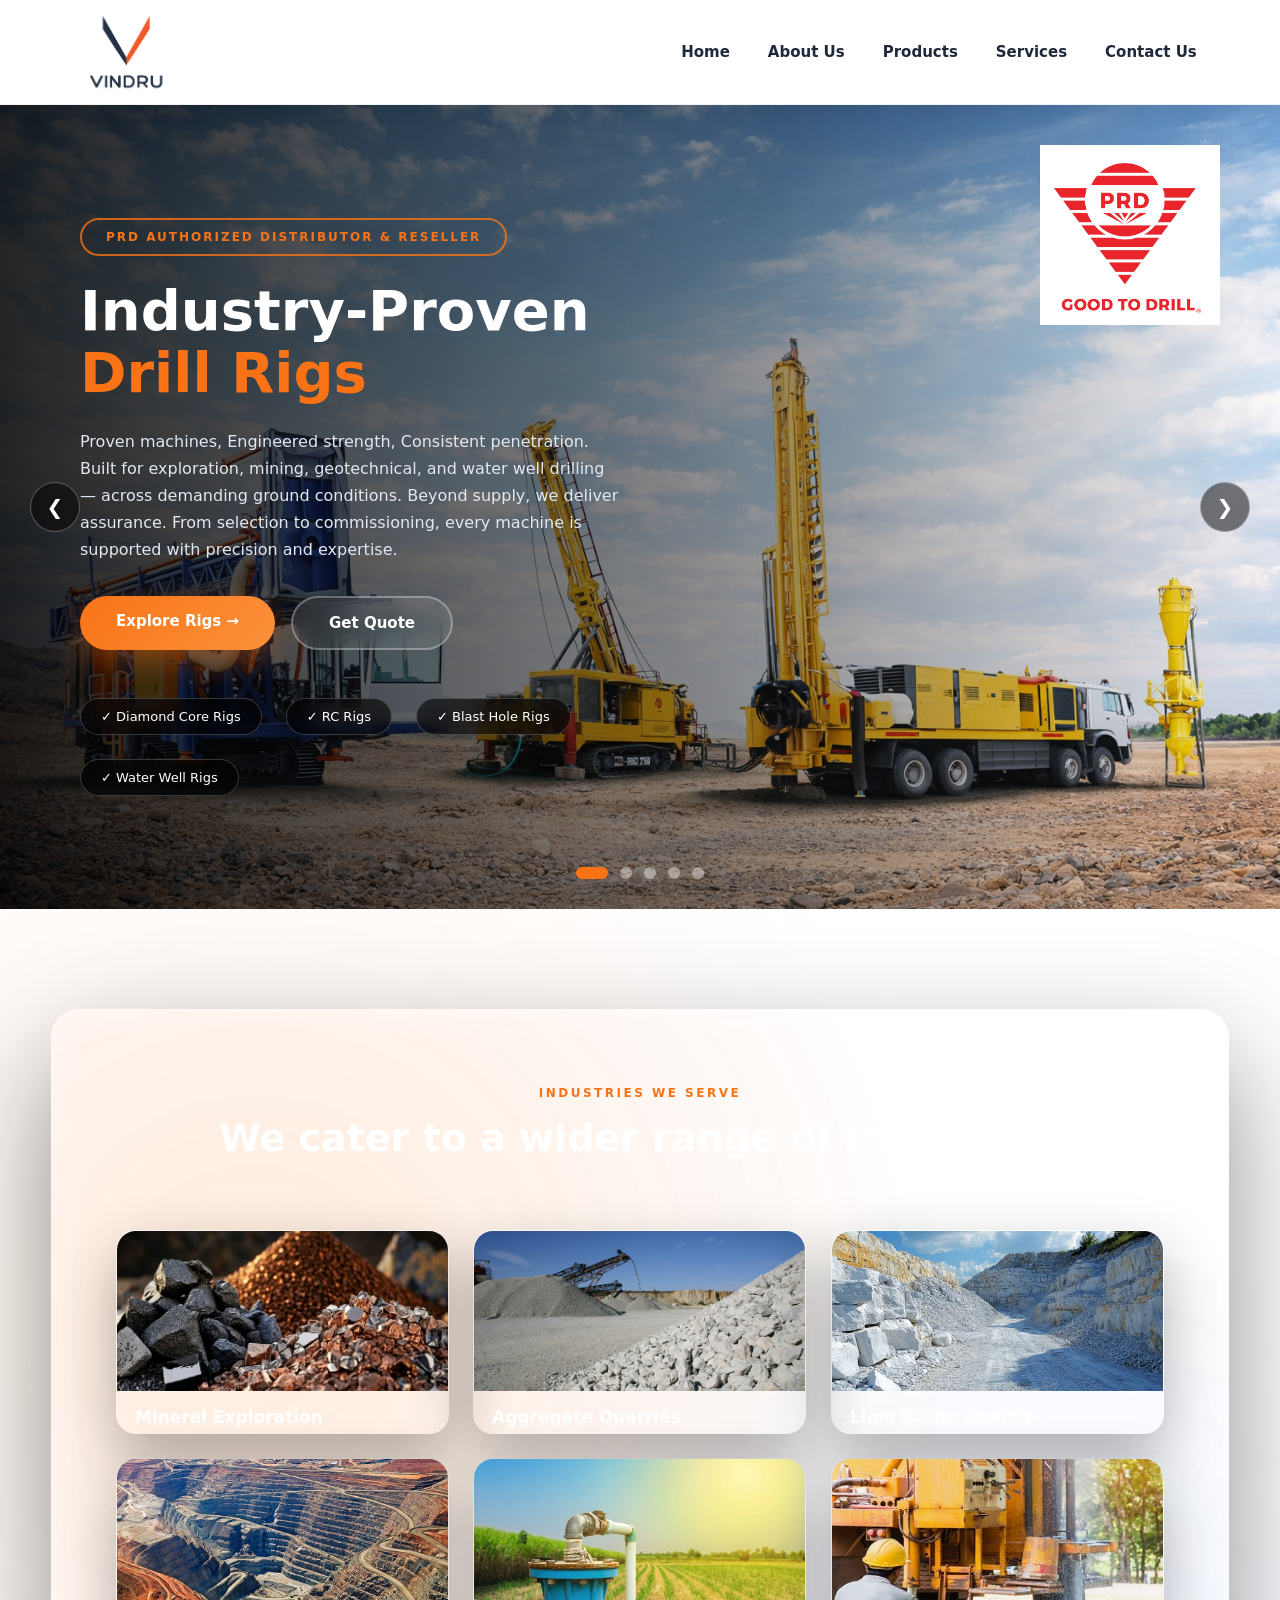
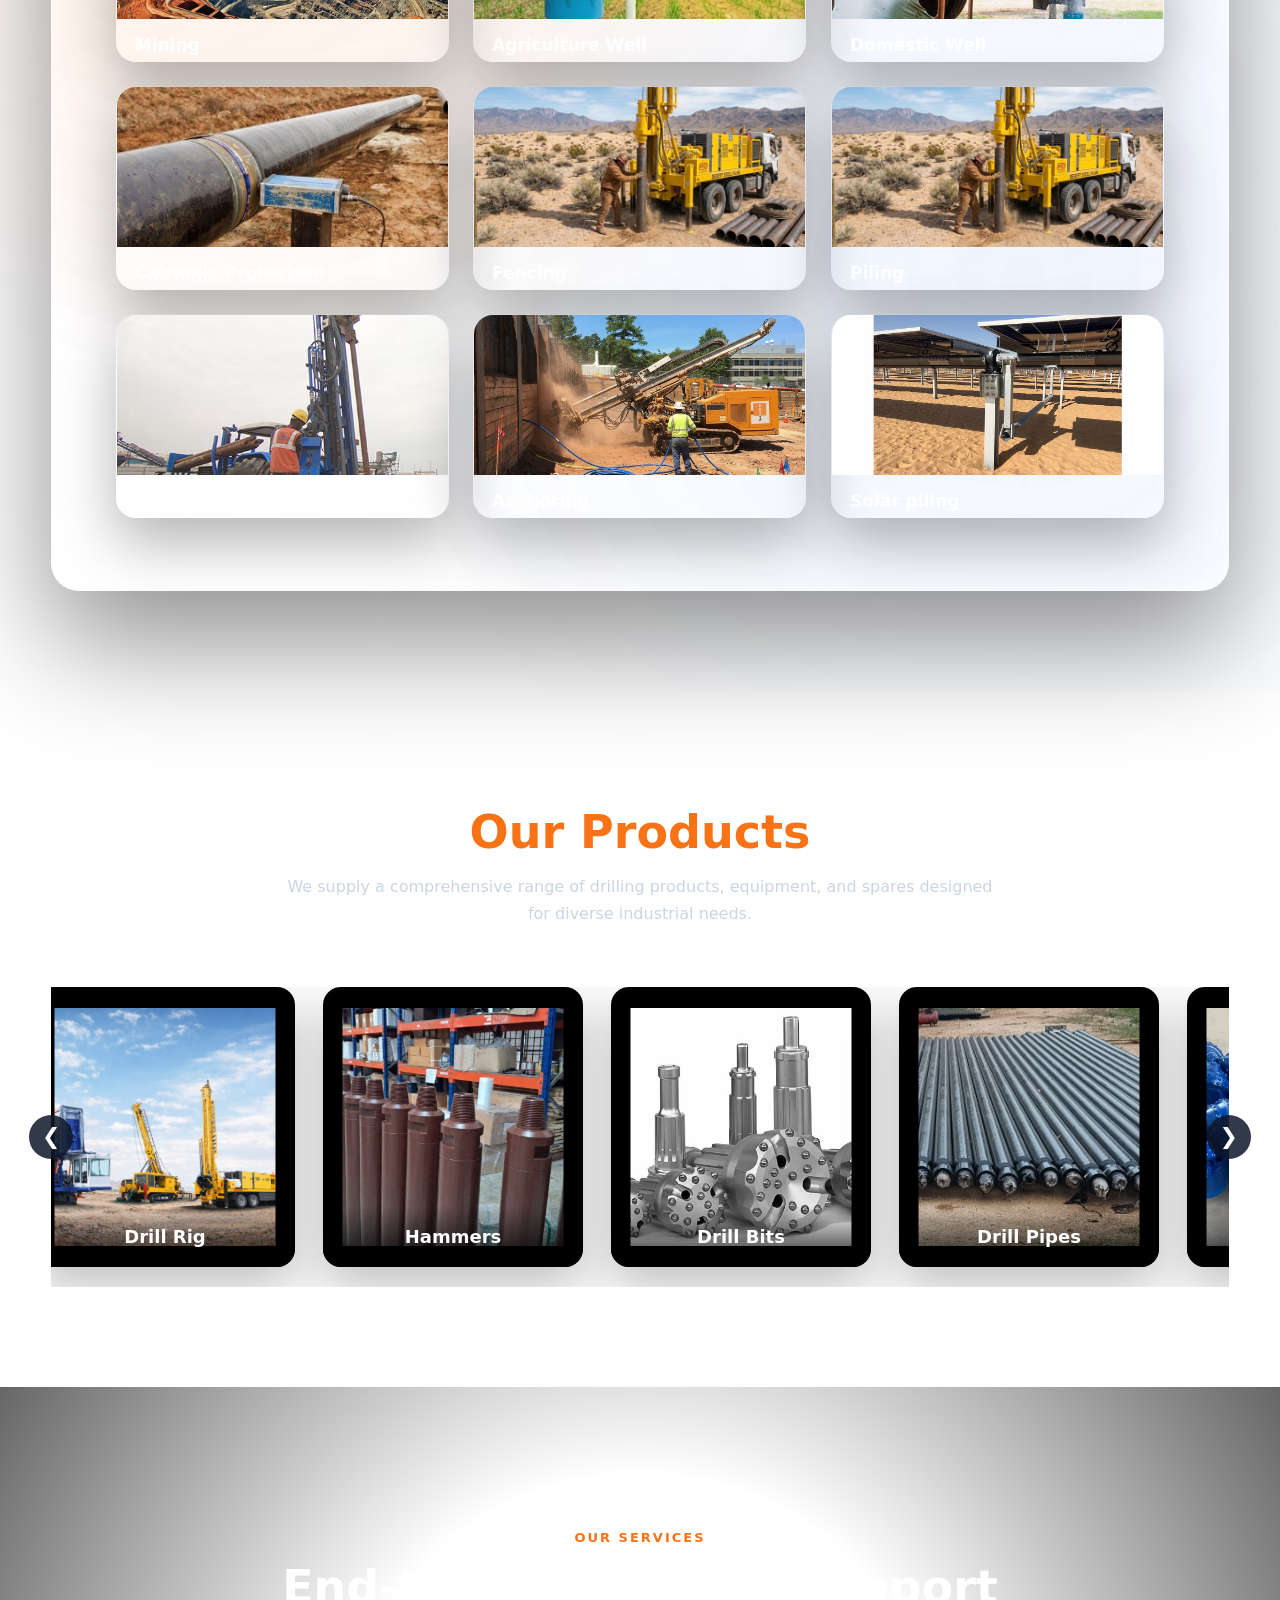
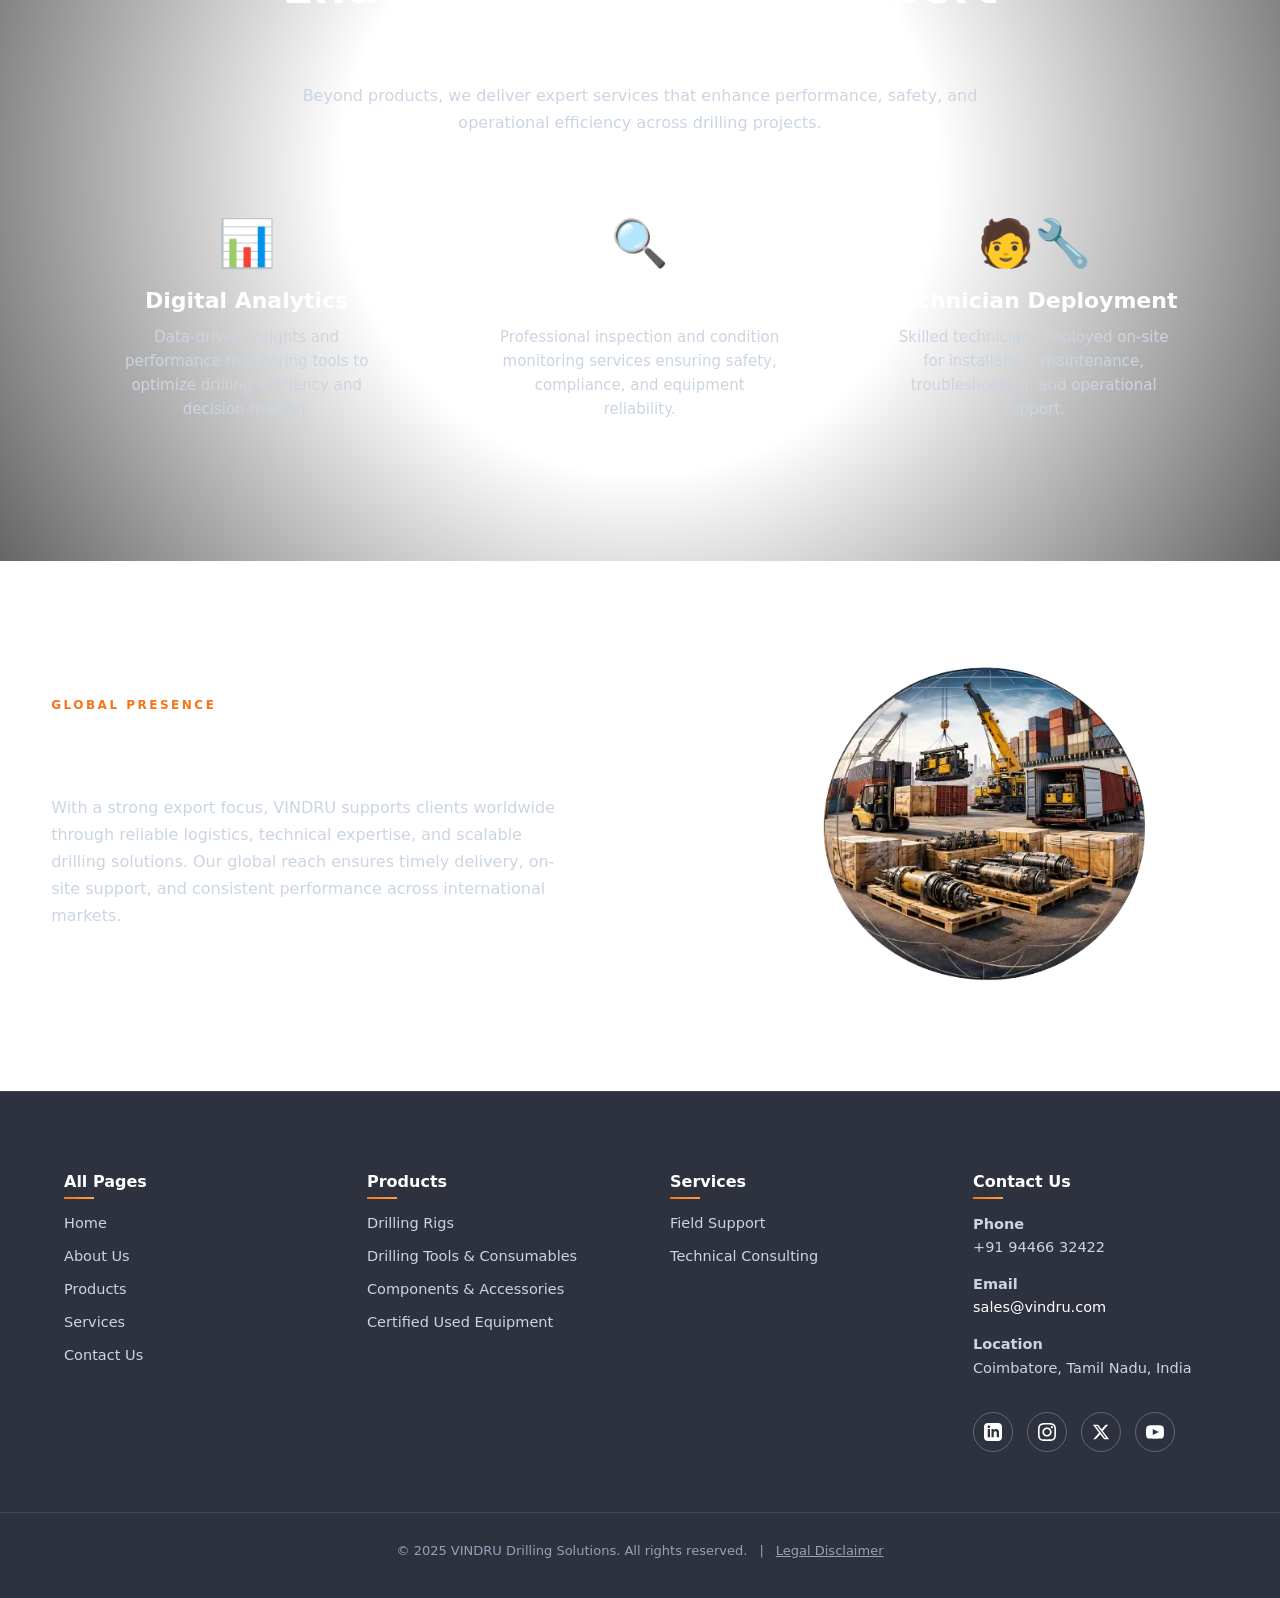
==== commit 8cd22f20: "Update index.html" ====
--- a/index.html
+++ b/index.html
@@ -371,7 +371,7 @@
   <div class="container">
     <div class="products-header">
       
-      <h2 class="section-title">OUR PRODUCTS</h2>
+      <h2 class="section-title" style="color: #f97316;">Our Products</h2>
       <p class="section-subtitle">We supply a comprehensive range of drilling products, equipment, and spares designed for diverse industrial needs.</p>
     </div>
     <div class="products-wrapper">
--- a/style.css
+++ b/style.css
@@ -0,0 +1,3375 @@
+/* ================================
+   TRUE FULL WIDTH LAYOUT SYSTEM
+================================ */
+
+html, body {
+  width: 100%;
+  margin: 0;
+  padding: 0;
+  overflow-x: hidden;
+}
+
+/* Sections stretch full width */
+section {
+  width: 100%;
+}
+
+/* Content stays centered */
+
+
+
+
+
+
+
+:root {
+  --navy: #0b2d42;
+  --steel: #143e5a;
+  --white: #ffffff;
+  --orange: #f97316;
+  --text-dark: #0f172a;
+  --text-muted: #64748b;
+  --text-light: #cbd5e1;
+  --bg-main: #0b1e2d;
+  --bg-deep: #0f2a3d;
+  --grid-color: rgba(255,255,255,0.04);
+  --nav-height: 96px;
+}
+
+/* =========================
+   GLOBAL FLUID CONTAINER
+========================= */
+
+.container,
+.nav-container,
+.industries-glass,
+.global-container,
+.footer-container {
+  width: min(92%, 1320px);
+  margin-inline: auto;
+}
+
+/* ensures full-width sections still align inside */
+.full-width > * {
+  width: min(92%, 1320px);
+  margin-inline: auto;
+}
+
+/* prevents edge hugging on tiny phones */
+@media (max-width: 480px){
+  .container,
+  .nav-container,
+  .industries-glass,
+  .global-container,
+  .footer-container {
+    width: 94%;
+  }
+}
+
+/* ================================
+   GLOBAL SECTION SPACING SYSTEM
+================================ */
+.section {
+  padding-top: 100px;
+  padding-bottom: 100px;
+}
+
+@media (max-width: 768px) {
+  .section {
+    padding-top: 70px;
+    padding-bottom: 70px;
+  }
+}
+
+
+/* ================================
+   GLOBAL CONTAINER – SINGLE SOURCE
+================================ */
+
+
+
+/* Brand accent line */
+
+
+* {
+  margin: 0;
+  padding: 0;
+  box-sizing: border-box;
+  font-family: Inter, system-ui, sans-serif;
+}
+
+/* ================================
+   GLOBAL BACKGROUND SYSTEM
+   (Applies to every page)
+================================ */
+
+body {
+  background:
+    radial-gradient(circle at top left, #1b335f 0%, #050a14 55%),
+    radial-gradient(circle at bottom right, #7a3a10 0%, #050a14 60%);
+  background-attachment: fixed;
+}
+
+
+@keyframes bgFloat {
+  0% { transform: translateY(0px) translateX(0px); }
+  100% { transform: translateY(-40px) translateX(30px); }
+}
+
+body {
+  position: relative;
+  overflow-x: hidden;
+}
+
+section, header, footer, main {
+  position: relative;
+  z-index: 1;
+}
+
+/* CONTAINER */
+
+
+
+/* NAVBAR */
+/* ===== NAVBAR ===== */
+/* =========================
+   NAVBAR – RESPONSIVE MASTER
+========================= */
+/* ===============================
+   GLOBAL HAMBURGER NAVBAR
+================================ */
+
+.navbar {
+  width: 100%;
+  background: white;
+  position: sticky;
+  top: 0;
+  z-index: 1000;
+  box-shadow: 0 4px 20px rgba(0,0,0,0.08);
+}
+
+.nav-container {
+  max-width: 1320px;
+  margin: 0 auto;
+  padding: 16px 32px;
+  display: flex;
+  justify-content: space-between;
+  align-items: center;
+}
+
+.logo {
+  display: flex;
+  align-items: center;
+  height: 72px;
+  overflow: visible;
+}
+
+.logo img {
+  height: 72px;
+  width: auto;
+  transform: scale(1.2);
+  transform-origin: left center;
+}
+
+
+@media(max-width: 768px) {
+
+  .logo {
+    height: 48px;
+  }
+
+  .logo img {
+    height: 48px;
+    transform: scale(1.35);
+  }
+}
+
+/* ===============================
+   DESKTOP NAV LINKS
+================================ */
+
+.nav-links{
+  display:flex;
+  gap:38px;
+  align-items:center;
+}
+
+.nav-links a{
+  text-decoration:none;
+  font-size:15px;
+  font-weight:500;
+  color:#0f172a;
+  position:relative;
+  transition:.3s ease;
+}
+
+/* subtle underline hover */
+.nav-links a::after{
+  content:"";
+  position:absolute;
+  left:0;
+  bottom:-6px;
+  width:0;
+  height:2px;
+  background:#f97316;
+  transition:.3s ease;
+}
+
+.nav-links a:hover{
+  color:#f97316;
+}
+
+.nav-links a:hover::after{
+  width:100%;
+}
+
+
+
+
+
+
+
+/* ===============================
+   NAVBAR RESPONSIVE BEHAVIOR
+================================ */
+
+/* Desktop */
+@media(min-width: 900px){
+
+  /* show desktop menu */
+  .nav-links{
+    display:flex;
+  }
+
+  /* hide hamburger */
+  .menu-toggle{
+    display:none;
+  }
+}
+
+/* Mobile */
+@media(max-width: 899px){
+
+  /* hide desktop links */
+  .nav-links{
+    display:none;
+  }
+
+  /* show hamburger */
+  .menu-toggle{
+    display:flex;
+  }
+}
+
+/* ===============================
+   FINAL NAVBAR VISIBILITY FIX
+================================ */
+
+/* DESKTOP */
+@media (min-width: 900px){
+  .menu-toggle{
+    display:none !important;
+  }
+
+  .nav-links{
+    display:flex !important;
+  }
+}
+
+/* MOBILE */
+@media (max-width: 899px){
+  .menu-toggle{
+    display:flex !important;
+  }
+
+  .nav-links{
+    display:none !important;
+  }
+}
+
+.navbar{
+  border-bottom:1px solid rgba(0,0,0,0.05);
+  box-shadow:
+    0 6px 20px rgba(0,0,0,0.06),
+    0 1px 0 rgba(255,255,255,0.6) inset;
+}
+
+
+.nav-links a{
+  position:relative;
+  padding:6px 0;
+}
+
+.nav-links a::after{
+  content:"";
+  position:absolute;
+  left:0;
+  bottom:-4px;
+  width:0;
+  height:2px;
+  background:linear-gradient(90deg,#f97316,#ff9f4a);
+  transition:0.35s ease;
+}
+
+.nav-links a:hover::after{
+  width:100%;
+}
+
+
+.nav-links a{
+  font-weight:600;
+  color:#1e293b;
+}
+
+
+.navbar{
+  box-shadow: 0 6px 18px rgba(0,0,0,0.06);
+}
+
+
+
+
+/* HAMBURGER */
+.menu-toggle {
+  width: 28px;
+  height: 20px;
+  display: flex;
+  flex-direction: column;
+  justify-content: space-between;
+  cursor: pointer;
+}
+
+.menu-toggle span {
+  height: 3px;
+  background: #0f172a;
+  border-radius: 2px;
+}
+
+/* ===============================
+   FULLSCREEN MENU
+================================ */
+
+.menu-overlay {
+  position: fixed;
+  inset: 0;
+  background: rgba(5,15,30,0.95);
+  display: flex;
+  align-items: center;
+  justify-content: center;
+  opacity: 0;
+  pointer-events: none;
+  transition: 0.4s ease;
+  z-index: 2000;
+}
+
+.menu-overlay.active {
+  opacity: 1;
+  pointer-events: all;
+}
+
+.menu-links {
+  display: flex;
+  flex-direction: column;
+  gap: 32px;
+  text-align: center;
+}
+
+.menu-links a {
+  font-size: 28px;
+  font-weight: 600;
+  color: white;
+  text-decoration: none;
+  transition: 0.3s;
+}
+
+.menu-links a:hover {
+  color: #f97316;
+}
+/* HERO */
+
+
+/* WHO WE ARE */
+
+/* ================================
+   WHO WE ARE SECTION
+================================ */
+
+.who-we-are {
+  background: #081220; /* same site dark blue */
+      /* tightened spacing */
+  padding: 0;
+  color: white;
+}
+
+.who-grid {
+  display: grid;
+  grid-template-columns: 1fr 1fr;
+  gap: 60px;
+  align-items: center;
+}
+
+/* IMAGE */
+.who-image img {
+  width: 100%;
+  border-radius: 20px;
+  object-fit: cover;
+  transition: transform 0.4s ease;
+}
+
+.who-image img:hover {
+  transform: scale(1.03);
+}
+
+/* TEXT */
+.who-eyebrow {
+  font-size: 12px;
+  letter-spacing: 2px;
+  color: var(--orange);
+  font-weight: 600;
+}
+
+.who-content h2 {
+  font-size: 40px;
+  line-height: 1.25;
+  margin: 8px 0 10px;
+}
+
+.who-content p {
+  color: #cbd5e1;
+  line-height: 1.7;
+  margin-bottom: 16px;
+  max-width: 520px;
+}
+
+
+/* ================================
+   REVEAL ANIMATIONS
+================================ */
+
+.reveal-left,
+.reveal-right {
+  opacity: 0;
+  transition: all 0.9s ease;
+}
+
+.reveal-left {
+  transform: translateX(-60px);
+}
+
+.reveal-right {
+  transform: translateX(60px);
+}
+
+.reveal-left.active,
+.reveal-right.active {
+  opacity: 1;
+  transform: translateX(0);
+}
+
+/* Button delay */
+.reveal-delay {
+  display: inline-block;
+  opacity: 0;
+  transform: translateY(20px);
+  transition: all 0.8s ease 0.2s;
+}
+
+.reveal-delay.active {
+  opacity: 1;
+  transform: translateY(0);
+}
+
+/* OUTLINE BUTTON (Know More) */
+.btn-outline {
+  display: inline-block;
+  padding: 12px 28px;
+  border-radius: 30px;
+  border: 2px solid #ff7a00;
+  color: #ff7a00;
+  text-decoration: none;
+  font-weight: 600;
+  transition: all 0.3s ease;
+}
+
+.btn-outline:hover {
+  background: #ff7a00;
+  color: #ffffff;
+}
+
+.btn-primary,
+.btn-outline {
+  min-width: 160px;
+  text-align: center;
+}
+
+/* ================================
+   RESPONSIVE
+================================ */
+
+@media (max-width: 900px) {
+  .who-grid {
+    grid-template-columns: 1fr;
+    gap: 40px;
+  }
+
+  .who-content h2 {
+    font-size: 34px;
+  }
+}
+
+
+
+/* PRODUCTS */
+/* PRODUCTS SECTION */
+/* PRODUCTS SECTION */
+
+.products-section {
+  background: transparent;
+ 
+  overflow: hidden;
+}
+
+/* HEADER */
+.products-header {
+  text-align: center;
+  margin-bottom: 60px;
+}
+
+.products-tag {
+  font-size: 13px;
+  font-weight: 700;
+  letter-spacing: 2.5px;
+  text-transform: uppercase;
+  color: #f97316;
+  display: inline-block;
+  margin-bottom: 12px;
+}
+
+.products-tag::after {
+  content: "";
+  display: block;
+  width: 42px;
+  height: 3px;
+  background: linear-gradient(90deg, #f97316, #ff9f4a);
+  margin: 10px auto 0;
+  border-radius: 2px;
+}
+
+.section-title {
+  font-size: 40px;
+  font-weight: 700;
+  color: #ffffff;
+  margin: 14px 0;
+}
+
+.section-subtitle {
+  max-width: 720px;
+  margin: 0 auto;
+  font-size: 16px;
+  line-height: 1.7;
+  color: #cbd5e1;
+}
+
+/* SCROLL ROW */
+.products-scroll {
+  display: flex;
+  gap: 28px;
+  overflow-x: auto;
+  padding-bottom: 20px;
+  scroll-behavior: smooth;
+}
+
+.products-scroll::-webkit-scrollbar {
+  height: 8px;
+}
+
+.products-scroll::-webkit-scrollbar-thumb {
+  background: rgba(249, 115, 22, 0.6);
+  border-radius: 10px;
+}
+
+.products-scroll::-webkit-scrollbar-track {
+  background: transparent;
+}
+
+/* PRODUCT CARD */
+.product-card {
+  min-width: 260px;
+  height: 280px;
+  background: #000;
+  border-radius: 18px;
+  box-shadow: 0 20px 50px rgba(0,0,0,0.25);
+  transition: all 0.35s ease;
+  position: relative;
+  flex-shrink: 0;
+  overflow: hidden;
+}
+
+/* IMAGE FILLS ENTIRE BOX */
+.product-image {
+  position: absolute;
+  inset: 0;
+  width: 100%;
+  height: 100%;
+}
+
+.product-image img {
+  width: 100%;
+  height: 100%;
+  object-fit: cover;
+  transform: scale(0.85);
+  transition: transform 0.35s ease;
+}
+
+/* TITLE - ALWAYS VISIBLE */
+.product-card h3 {
+  position: absolute;
+  bottom: 0;
+  left: 0;
+  right: 0;
+  padding: 20px;
+  font-size: 18px;
+  font-weight: 600;
+  color: #fff;
+  background: linear-gradient(to top, rgba(0,0,0,0.9), transparent);
+  opacity: 1;
+  transform: translateY(0);
+  transition: all 0.35s ease;
+  z-index: 2;
+  text-align: center;
+}
+
+/* HOVER - SHOW TEXT & ZOOM IMAGE */
+.product-card:hover h3 {
+  opacity: 1;
+  transform: translateY(0);
+}
+
+.product-card:hover .product-image img {
+  transform: scale(1.1);
+}
+
+.product-card:hover {
+  transform: translateY(-8px);
+  box-shadow:
+    0 30px 70px rgba(0,0,0,0.35),
+    0 0 0 2px rgba(249,115,22,0.5);
+}
+
+/* MOBILE */
+@media (max-width: 768px) {
+  .products-section {
+    padding: 90px 0px;
+  }
+
+  .section-title {
+    font-size: 28px;
+  }
+
+  .product-card {
+    min-width: 220px;
+    height: 240px;
+  }
+}
+
+/* WRAPPER FOR ARROWS */
+.products-wrapper {
+  position: relative;
+}
+
+/* SCROLL BUTTONS */
+.scroll-btn {
+  position: absolute;
+  top: 50%;
+  transform: translateY(-50%);
+  background: rgba(15, 23, 42, 0.85);
+  color: white;
+  border: none;
+  font-size: 22px;
+  width: 44px;
+  height: 44px;
+  border-radius: 50%;
+  cursor: pointer;
+  z-index: 10;
+  transition: all 0.3s ease;
+}
+
+.scroll-btn:hover {
+  background: #f97316;
+}
+
+.scroll-btn.left {
+  left: -22px;
+}
+
+.scroll-btn.right {
+  right: -22px;
+}
+
+/* CLICKABLE CARD */
+.product-card {
+  text-decoration: none;
+  color: inherit;
+}
+
+/* REVEAL ANIMATION */
+.reveal {
+  opacity: 0;
+  transform: translateY(30px);
+  transition: all 0.8s ease;
+}
+
+.reveal.active {
+  opacity: 1;
+  transform: translateY(0);
+}
+
+/* MOBILE */
+@media (max-width: 768px) {
+  .scroll-btn {
+    display: none;
+  }
+}
+
+
+
+
+
+
+
+
+/* MOBILE – SMOOTH HORIZONTAL SCROLL */
+/* FORCE MOBILE TO TREAT PRODUCT STRIP AS A SWIPE GALLERY */
+@media (max-width: 768px) {
+  .products-scroll {
+    position: relative;
+    z-index: 10;
+    will-change: transform;
+    transform: translateZ(0);
+    pointer-events: auto;
+
+    overflow-x: auto;
+    overflow-y: hidden;
+    -webkit-overflow-scrolling: touch;
+    touch-action: pan-x;
+    scroll-snap-type: x mandatory;
+    scroll-behavior: smooth;
+
+    padding-left: 16px;
+    padding-right: 16px;
+  }
+
+  .product-card {
+    scroll-snap-align: center;
+  }
+
+  /* SHOW PRODUCT NAMES ON MOBILE */
+  .product-card h3 {
+    opacity: 1;
+    transform: translateY(0);
+  }
+}
+
+
+
+
+
+
+
+/* GLOBAL */
+/* =========================
+   GLOBAL PRESENCE – SPLIT
+   ========================= */
+
+.global-section {
+  background: transparent;
+  
+}
+
+.global-container {
+  max-width: 1300px;
+  margin: auto;
+  display: grid;
+  grid-template-columns: 1.1fr 0.9fr;
+  gap: 80px;
+  align-items: center;
+}
+
+/* LEFT CONTENT */
+.global-content .section-tag {
+  font-size: 12px;
+  letter-spacing: 2.5px;
+  font-weight: 700;
+  color: var(--orange);
+  display: inline-block;
+  margin-bottom: 16px;
+}
+
+.global-content h2 {
+  font-size: 40px;
+  font-weight: 700;
+  color: #ffffff;
+  margin-bottom: 20px;
+}
+
+.global-content p {
+  font-size: 16px;
+  line-height: 1.7;
+  color: #cbd5e1;
+  max-width: 520px;
+  margin-bottom: 28px;
+}
+
+/* RIGHT IMAGE */
+.global-image {
+  padding: 0;
+  background: none;
+}
+
+
+.global-image img {
+  width: 100%;
+  height: auto;
+  border-radius: 16px;
+}
+
+/* RESPONSIVE */
+@media (max-width: 900px) {
+  .global-container {
+    grid-template-columns: 1fr;
+    gap: 48px;
+  }
+
+  .global-content h2 {
+    font-size: 32px;
+  }
+
+  .global-image {
+    padding: 0px;
+  }
+}
+
+@media (max-width: 768px) {
+  .global-container {
+    padding: 0 16px; /* 👈 same as rest of site */
+  }
+}
+
+
+/* ================================
+   CONTACT SECTION
+================================ */
+
+.contact-section {
+  background: linear-gradient(
+    180deg,
+    rgba(5, 10, 20, 0) 0%,
+    rgba(5, 10, 20, 0.6) 40%,
+    rgba(5, 10, 20, 0.9) 100%
+  );
+  padding: clamp(80px, 10vw, 140px) 6%;
+}
+
+/* GRID */
+.contact-grid {
+  display: grid;
+  grid-template-columns: 1.2fr 1fr;
+  gap: 80px;
+  align-items: center;
+}
+
+/* LEFT SIDE */
+.contact-left h3 {
+  font-size: 28px;
+  font-weight: 600;
+  margin-bottom: 16px;
+  max-width: 420px;
+}
+
+.contact-left p {
+  font-size: 15.5px;
+  line-height: 1.7;
+  color: #cbd5e1;
+  max-width: 420px;
+}
+
+/* SOCIALS */
+.contact-socials {
+  display: flex;
+  gap: 14px;
+  margin-top: 28px;
+}
+
+.contact-socials a {
+  width: 38px;
+  height: 38px;
+  border-radius: 50%;
+  border: 1px solid rgba(255,255,255,0.25);
+  display: grid;
+  place-items: center;
+  color: #ffffff;
+  font-size: 14px;
+  text-decoration: none;
+  transition: all 0.3s ease;
+}
+
+.contact-socials a:hover {
+  background: #f97316;
+  border-color: #f97316;
+}
+
+/* RIGHT SIDE */
+.contact-right h2 {
+  font-size: 34px;
+  font-weight: 700;
+  margin-bottom: 12px;
+}
+
+
+
+/* DETAILS */
+.contact-details {
+  list-style: none;
+  padding: 0;
+  margin: 0;
+}
+
+.contact-details li {
+  display: grid;
+  grid-template-columns: 120px 1fr;
+  padding: 18px 0;
+  border-bottom: 1px solid rgba(255,255,255,0.12);
+}
+
+.contact-details span {
+  color: #94a3b8;
+  font-size: 14px;
+}
+
+.contact-details a,
+.contact-details p {
+  color: #ffffff;
+  font-size: 15px;
+  text-decoration: none;
+}
+
+
+
+/* ================================
+   CONTACT SECTION (MOBILE FRIENDLY)
+================================ */
+@media (max-width: 900px) {
+  .contact-section {
+    padding: 90px 0;
+    text-align: center;
+  }
+
+  .contact-grid {
+    grid-template-columns: 1fr;
+    gap: 50px;
+  }
+
+  .contact-left h3 {
+    font-size: 22px;
+    margin: 0 auto 12px;
+  }
+
+  .contact-left p {
+    max-width: 90%;
+    margin: 0 auto;
+    font-size: 14.5px;
+  }
+
+  .contact-socials {
+    justify-content: center;
+  }
+
+  .contact-right h2 {
+    font-size: 26px;
+  }
+
+  .contact-details li {
+    grid-template-columns: 1fr;
+    gap: 6px;
+    text-align: center;
+  }
+
+  .contact-details span {
+    font-size: 13px;
+  }
+
+  .contact-details a,
+  .contact-details p {
+    font-size: 14px;
+  }
+}
+
+@media (max-width: 600px) {
+  .contact-section {
+    padding: 72px 0;
+  }
+
+  .contact-left h3 {
+    font-size: 20px;
+  }
+
+  .contact-right h2 {
+    font-size: 22px;
+  }
+}
+
+
+/* ===== MOBILE & TABLET FIXES ===== */
+@media (max-width: 992px) {
+
+  
+
+  /* WHO WE ARE */
+  .who-card {
+    padding: 40px 28px;
+  }
+
+  
+
+
+  /* GLOBAL STRIP */
+  .global-strip {
+    padding: 32px 24px;
+  }
+}
+
+@media (max-width: 600px) {
+
+  h1 {
+    font-size: 30px;
+  }
+
+  h2 {
+    font-size: 26px;
+  }
+
+  .section-title {
+    font-size: 28px;
+  }
+}
+
+
+img {
+  max-width: 100%;
+  height: auto;
+  display: block;
+}
+
+
+/* =========================
+   REVEAL ANIMATIONS – POLISHED
+========================= */
+
+.reveal,
+.reveal-left,
+.reveal-right {
+  opacity: 0;
+  transition: opacity 0.6s ease, transform 0.6s ease;
+  will-change: transform, opacity;
+}
+
+.reveal {
+  transform: translateY(24px);
+}
+
+.reveal-left {
+  transform: translateX(-32px);
+}
+
+.reveal-right {
+  transform: translateX(32px);
+}
+
+.reveal.active,
+.reveal-left.active,
+.reveal-right.active {
+  opacity: 1;
+  transform: translate(0);
+}
+
+/* subtle delay utility */
+.reveal-delay {
+  transition-delay: 0.15s;
+}
+
+/* =========================
+   MOBILE FINAL POLISH
+========================= */
+
+@media (max-width: 600px) {
+  section:not(.who-we-are) {
+    padding-top: 64px;
+    padding-bottom: 64px;
+  }
+
+  .who-we-are {
+    padding-top: 40px;
+    padding-bottom: 40px;
+  }
+
+
+ 
+
+  .who-content h2,
+  .global-content h2 {
+    font-size: 28px;
+  }
+
+  .product-card {
+    min-width: 200px;
+    height: 200px;
+  }
+
+  .services-grid {
+    gap: 24px;
+  }
+
+  .btn-primary,
+  .btn-outline {
+    padding: 12px 22px;
+    font-size: 14px;
+  }
+}
+
+  /* =========================
+   GLOBAL NOISE TEXTURE
+   (PREMIUM DEPTH)
+========================= */
+/* MOBILE – CENTER HERO ACCENT LINE */
+
+
+/* WHO WE ARE – custom spacing override */
+section.who-we-are.section {
+  padding-top: 120px;
+  padding-bottom: 110px;
+}
+
+@media (max-width: 768px) {
+  section.who-we-are.section {
+    padding-top: 80px;
+    padding-bottom: 75px;
+  }
+}
+
+.accent-line {
+  width: 72px;
+  height: 3px;
+  background: linear-gradient(90deg, #f97316, #ff9f4a);
+  margin: 18px auto 32px;
+  display: block;
+}
+
+
+
+.section-header,
+
+.about-content {
+  text-align: center;
+  width: 100%;
+}
+
+.who-we-are {
+  display: flex;
+  flex-direction: column;
+  align-items: center;
+}
+
+
+
+/* === SERVICES — CINEMATIC FLOATING STYLE === */
+
+.services-section {
+  text-align: center;
+  color: white;
+  padding: clamp(80px, 12vw, 140px) 0;
+  background: transparent;
+  position:relative;
+}
+
+.services-section::before{
+  content:"";
+  position:absolute;
+  inset:0;
+  background:
+    radial-gradient(circle at 50% 50%, rgba(249,115,22,0.04), transparent 60%);
+  pointer-events:none;
+}
+
+.services-header {
+  max-width: 820px;
+  margin: 0 auto 80px;
+  position:relative;
+  z-index:1;
+}
+
+.services-tag {
+  font-size: 13px;
+  letter-spacing: 2px;
+  color: #f97316;
+  font-weight: 600;
+}
+
+.section-title {
+  font-size: clamp(28px, 4vw, 46px);
+  font-weight: 700;
+  margin: 14px 0;
+}
+
+.section-subtitle {
+  font-size: 16px;
+  line-height: 1.7;
+  color: #cbd5e1;
+}
+
+/* 3-column cinematic layout */
+.services-grid {
+  max-width: 1100px;
+  margin: auto;
+  display: grid;
+  grid-template-columns: repeat(3, 1fr);
+  gap: 80px;
+  position:relative;
+  z-index:1;
+}
+
+/* Clean minimal cards */
+.service-card {
+  background: none !important;
+  box-shadow: none !important;
+  border-radius: 0 !important;
+  padding: 0 !important;
+  transition:0.3s ease;
+}
+
+.service-card:hover{
+  transform:translateY(-4px);
+}
+
+/* Orange separator line */
+.service-card::before {
+  content: "";
+  display: block;
+  width: 70px;
+  height: 2px;
+  background: linear-gradient(90deg, #f97316, #ff9f4a);
+  margin: 0 auto 26px;
+}
+
+.service-icon {
+  font-size: 46px;
+  margin-bottom: 18px;
+}
+
+.service-card h3 {
+  font-size: 22px;
+  font-weight: 600;
+  margin-bottom: 12px;
+  color: white;
+  transition:0.3s ease;
+}
+
+.service-card:hover h3{
+  color:#f97316;
+}
+
+.service-card p {
+  font-size: 15px;
+  line-height: 1.6;
+  color: #cbd5e1;
+  max-width: 280px;
+  margin: 0 auto;
+}
+
+/* Mobile */
+@media (max-width: 900px) {
+  .services-grid {
+    grid-template-columns: 1fr;
+    gap: 50px;
+  }
+}
+
+/* === SERVICES — CINEMATIC BACKGROUND === */
+
+.services-section {
+  position: relative;
+  overflow: hidden;
+  background: 
+    transparent
+}
+
+/* soft stars / noise */
+.services-section::before {
+  content: "";
+  position: absolute;
+  inset: 0;
+  background-image:
+    radial-gradient(1px 1px at 20% 30%, rgba(255,255,255,0.25), transparent),
+    radial-gradient(1px 1px at 70% 20%, rgba(255,255,255,0.15), transparent),
+    radial-gradient(1px 1px at 40% 80%, rgba(255,255,255,0.2), transparent);
+  opacity: 0.25;
+  pointer-events: none;
+}
+
+/* dark vignette */
+.services-section::after {
+  content: "";
+  position: absolute;
+  inset: 0;
+  background: radial-gradient(circle at center, transparent 40%, rgba(0,0,0,0.6) 100%);
+  pointer-events: none;
+}
+
+/* keep content above glow */
+.services-section > * {
+  position: relative;
+  z-index: 1;
+}
+
+
+
+/* ===============================
+   INDUSTRIES – PREMIUM GLASS
+================================ */
+
+.industries-section {
+  width: 100%;
+  padding: 100px 0;
+  background: transparent;
+  position:relative;
+}
+
+.industries-section::before{
+  content:"";
+  position:absolute;
+  inset:0;
+  background:
+    radial-gradient(circle at 20% 30%, rgba(249,115,22,0.08), transparent 50%),
+    radial-gradient(circle at 80% 70%, rgba(100,150,255,0.06), transparent 50%);
+  pointer-events:none;
+}
+
+/* Glass wrapper */
+.industries-glass {
+  max-width: 1320px;
+  margin: 0 auto;
+  padding: 72px 64px;
+  background: rgba(255,255,255,0.045);
+  backdrop-filter: blur(16px);
+  border-radius: 28px;
+  box-shadow: 
+    0 50px 120px rgba(0,0,0,0.45),
+    inset 0 1px 0 rgba(255,255,255,0.08);
+  border:1px solid rgba(255,255,255,0.1);
+  position:relative;
+  z-index:1;
+}
+
+/* Main layout */
+.industries-container {
+  display: flex;
+  flex-direction: column;
+  gap: 50px;
+}
+
+/* ===============================
+   LEFT CONTENT
+================================ */
+
+.industries-content {
+  text-align: center;
+  max-width: 900px;
+  margin: 0 auto;
+}
+
+.industries-content .section-tag {
+  font-size: 12px;
+  letter-spacing: 2.5px;
+  font-weight: 700;
+  color: #f97316;
+  display: inline-block;
+  margin-bottom: 16px;
+}
+
+.industries-content h2 {
+  font-size: 38px;
+  font-weight: 700;
+  line-height: 1.2;
+  color: #ffffff;
+  margin-bottom: 18px;
+}
+
+.industries-content p {
+  font-size: 15.5px;
+  line-height: 1.7;
+  color: #cbd5e1;
+  max-width: 100%;
+  margin: 0 auto;
+}
+
+/* ===============================
+   RIGHT GRID
+================================ */
+
+.industries-grid {
+  display: grid;
+  grid-template-columns: repeat(3, 1fr);
+  gap: 24px;
+}
+
+/* ===============================
+   CARD
+================================ */
+
+.industry-card {
+  background: linear-gradient(145deg,rgba(255,255,255,0.06),rgba(255,255,255,0.03));
+  backdrop-filter: blur(10px);
+  border-radius: 20px;
+  overflow: hidden;
+  box-shadow: 0 25px 60px rgba(0,0,0,0.3);
+  transition: all 0.35s ease;
+  border:1px solid rgba(255,255,255,0.08);
+}
+
+/* Image */
+.industry-card img {
+  width: 100%;
+  height: 160px;
+  object-fit: cover;
+  display: block;
+  transition:0.3s ease;
+}
+
+.industry-card:hover img{
+  transform:scale(1.05);
+}
+
+/* Text */
+.industry-card h3 {
+  font-size: 17px;
+  font-weight: 600;
+  color: #ffffff;
+  padding: 16px 18px 6px;
+}
+
+.industry-card p {
+  font-size: 14px;
+  line-height: 1.55;
+  color: #cbd5e1;
+  padding: 0 18px 20px;
+}
+
+/* Hover */
+.industry-card:hover {
+  transform: translateY(-6px);
+  box-shadow: 
+    0 35px 70px rgba(0,0,0,0.4),
+    0 0 30px rgba(249,115,22,0.15);
+  border-color:rgba(249,115,22,0.2);
+}
+
+.industry-card:hover h3 {
+  color: #f97316;
+}
+
+/* ===============================
+   RESPONSIVE — TABLET
+================================ */
+
+@media (max-width: 1024px) {
+  .industries-grid {
+    grid-template-columns: repeat(2, 1fr);
+    gap: 20px;
+  }
+}
+
+@media (max-width: 900px) {
+  .industries-container {
+    gap: 40px;
+  }
+
+  .industries-glass {
+    padding: 60px 40px;
+  }
+
+  .industries-content h2 {
+    font-size: 32px;
+  }
+}
+
+/* ===============================
+   RESPONSIVE — MOBILE
+================================ */
+
+@media (max-width: 600px) {
+  .industries-section {
+    padding: 70px 0;
+  }
+
+  .industries-glass {
+    padding: 48px 22px;
+    border-radius: 22px;
+  }
+
+  .industries-content h2 {
+    font-size: 26px;
+  }
+
+  .industries-content p {
+    font-size: 14.5px;
+  }
+
+  .industries-grid {
+    grid-template-columns: 1fr;
+    gap: 24px;
+  }
+
+  .industry-card img {
+    height: 160px;
+  }
+
+  .industry-card h3 {
+    font-size: 17px;
+  }
+
+  .industry-card p {
+    font-size: 14px;
+  }
+}
+
+
+
+/* ================================
+   VINDRU FOOTER (Leanoms-style)
+================================ */
+
+.vindru-footer {
+  background: rgba(10,15,30,0.85);
+  backdrop-filter: blur(10px);
+  border-top: 1px solid rgba(255,255,255,0.08);
+  color: #ffffff;
+  padding: 80px 0 40px;
+  width: 100%;
+}
+
+.footer-wrapper {
+  width: 100%;
+}
+
+.footer-container {
+  width: 90%;
+  max-width: 1200px;
+  margin: auto;
+  display: grid;
+  grid-template-columns: repeat(4, 1fr);
+  gap: 60px;
+}
+
+/* Headings */
+.footer-col h4 {
+  font-size: 16px;
+  font-weight: 700;
+  margin-bottom: 22px;
+  position: relative;
+}
+
+.footer-col h4::after {
+  content: "";
+  width: 30px;
+  height: 2px;
+  background: linear-gradient(90deg,#f97316,#ff9f4a);
+  position: absolute;
+  bottom: -8px;
+  left: 0;
+}
+
+/* Lists */
+.footer-col ul {
+  list-style: none;
+  padding: 0;
+  margin: 0;
+}
+
+.footer-col li {
+  margin-bottom: 14px;
+}
+
+.footer-col a {
+  color: #cbd5e1;
+  text-decoration: none;
+  font-size: 14.5px;
+  transition: all 0.25s ease;
+}
+
+.footer-col a:hover {
+  color: #f97316;
+  padding-left: 6px;
+}
+
+/* Contact */
+.footer-contact p {
+  font-size: 14.5px;
+  line-height: 1.6;
+  color: #cbd5e1;
+  margin-bottom: 14px;
+}
+
+.footer-contact a {
+  color: #ffffff;
+}
+
+/* Social Icons */
+.footer-socials {
+  display: flex;
+  gap: 14px;
+  margin-top: 18px;
+}
+
+.footer-socials a {
+  width: 40px;
+  height: 40px;
+  border-radius: 50%;
+  border: 1px solid rgba(255,255,255,0.25);
+  display: flex;
+  align-items: center;
+  justify-content: center;
+  color: white;
+  text-decoration: none;
+  transition: all 0.3s ease;
+}
+
+.footer-socials a svg {
+  width: 18px;
+  height: 18px;
+}
+
+.footer-socials a:hover {
+  background: #f97316;
+  border-color: #f97316;
+  transform: translateY(-3px);
+}
+
+/* Footer contact column alignment */
+.footer-contact {
+  display: flex;
+  flex-direction: column;
+}
+
+.footer-contact > * {
+  align-self: flex-start;
+}
+
+.footer-contact .footer-socials {
+  align-self: flex-start;
+}
+
+/* Bottom Bar */
+.footer-bottom {
+  margin-top: 60px;
+  padding-top: 30px;
+  border-top: 1px solid rgba(255,255,255,0.1);
+  text-align: center;
+  font-size: 13px;
+  color: #94a3b8;
+  display: flex;
+  align-items: center;
+  justify-content: center;
+  gap: 12px;
+  flex-wrap: wrap;
+}
+
+/* ================================
+   MOBILE FOOTER
+================================ */
+
+@media (max-width: 900px) {
+  .footer-container {
+    grid-template-columns: 1fr 1fr;
+    gap: 40px;
+  }
+}
+
+@media (max-width: 600px) {
+  .vindru-footer {
+    padding: 60px 0 30px;
+  }
+
+  .footer-container {
+    grid-template-columns: 1fr;
+    gap: 32px;
+    width: 90%;
+  }
+
+  .footer-col {
+    text-align: center;
+  }
+
+  .footer-col h4 {
+    font-size: 15px;
+    margin-bottom: 18px;
+  }
+
+  .footer-col h4::after {
+    left: 50%;
+    transform: translateX(-50%);
+  }
+
+  .footer-col a {
+    font-size: 14px;
+  }
+
+  .footer-col a:hover {
+    padding-left: 0;
+  }
+
+  .footer-contact {
+    align-items: center;
+  }
+
+  .footer-contact > * {
+    align-self: center;
+  }
+
+  .footer-contact p {
+    font-size: 14px;
+    text-align: center;
+  }
+
+  .footer-socials {
+    justify-content: center;
+    align-self: center !important;
+  }
+
+  .footer-bottom {
+    flex-direction: column;
+    gap: 8px;
+    margin-top: 40px;
+    padding-top: 20px;
+  }
+
+  .footer-separator {
+    display: none;
+  }
+}
+
+
+
+
+
+
+
+
+/* Sliding rail */
+.hero-track {
+   display: flex;
+  width: 400%;  /* 4 slides */
+  height: 100%;
+  transition: transform 0.8s cubic-bezier(.77,0,.18,1);
+}
+
+/* Every slide must be full screen */
+.hero-slide,
+.slide-tools-hero {
+  width: 100vw;
+  height: 100vh;
+  flex-shrink: 0;
+}
+
+
+
+
+.hero-carousel {
+  position: relative;
+  z-index: 10;
+}
+
+.hero-track {
+  position: relative;
+  z-index: 1;
+}
+
+
+
+/* THIS is the killer fix */
+.slide-leanoms::before,
+.slide-leanoms::after,
+.slide3-leanoms::before,
+.slide3-leanoms::after,
+.slide-tools-hero::before {
+  pointer-events: none;
+}
+
+/* ================================
+   SLIDE 1 — MODERN GRADIENT OVERLAY
+================================ */
+.slide-leanoms {
+  position: relative;
+  background: #000;
+  height: 100vh;
+  overflow: hidden;
+}
+
+/* MACHINE IMAGE — BACK */
+.slide-leanoms::after {
+  content: "";
+  position: absolute;
+  inset: 0;
+  background: var(--bg) center / cover no-repeat;
+  z-index: 1;
+}
+
+/* MODERN GRADIENT OVERLAY — MIDDLE */
+.slide-leanoms::before {
+  content: "";
+  position: absolute;
+  inset: 0;
+  background: linear-gradient(
+    105deg,
+    rgba(0, 0, 0, 0.92) 0%,
+    rgba(0, 0, 0, 0.85) 35%,
+    rgba(0, 0, 0, 0.65) 55%,
+    rgba(249, 115, 22, 0.15) 75%,
+    transparent 100%
+  );
+  z-index: 2;
+}
+
+/* CONTENT */
+.leanoms-wrap {
+  position: relative;
+  z-index: 3;
+  padding-left: 80px;
+  max-width: 650px;
+  height: 100%;
+  display: flex;
+  align-items: center;
+}
+
+.leanoms-text {
+  position: relative;
+  z-index: 4;
+  width: 100%;
+  max-width: 580px;
+  padding: 45px;
+  background: linear-gradient(
+    135deg,
+    rgba(15, 23, 42, 0.75) 0%,
+    rgba(30, 41, 59, 0.65) 100%
+  );
+  backdrop-filter: blur(12px);
+  border-radius: 24px;
+  border: 1px solid rgba(249, 115, 22, 0.3);
+  box-shadow: 
+    0 25px 60px rgba(0, 0, 0, 0.6),
+    inset 0 1px 0 rgba(255, 255, 255, 0.1);
+}
+
+/* Orange label */
+.leanoms-eyebrow {
+  color: #f97316;
+  font-size: 13px;
+  letter-spacing: 2.5px;
+  font-weight: 700;
+  margin-bottom: 16px;
+  text-transform: uppercase;
+}
+
+/* Title */
+.leanoms-title {
+  font-size: 48px;
+  line-height: 1.15;
+  font-weight: 800;
+  margin-bottom: 20px;
+  color: #ffffff;
+  text-shadow: 0 4px 20px rgba(0,0,0,0.8);
+}
+
+/* Description */
+.leanoms-desc {
+  color: #e2e8f0;
+  line-height: 1.65;
+  font-size: 15.5px;
+  max-width: 100%;
+  margin-bottom: 28px;
+  text-shadow: 0 2px 8px rgba(0,0,0,0.5);
+}
+
+/* Button */
+.leanoms-btn {
+  display: inline-block;
+  padding: 15px 40px;
+  border-radius: 999px;
+  background: linear-gradient(135deg, #f97316, #fb923c);
+  color: #fff;
+  font-weight: 700;
+  font-size: 15px;
+  text-decoration: none;
+  box-shadow: 0 15px 35px rgba(249,115,22,0.5);
+  transition: all 0.3s ease;
+  border: 2px solid rgba(255, 255, 255, 0.2);
+}
+
+.leanoms-btn:hover {
+  transform: translateY(-3px);
+  box-shadow: 0 20px 50px rgba(249,115,22,0.7);
+  background: linear-gradient(135deg, #fb923c, #f97316);
+}
+
+/* Thumbnails under text */
+.leanoms-thumbs {
+  display: flex;
+  gap: 22px;
+  margin-top: 40px; /* ⬅ closer to the button */
+  justify-content: flex-start;
+  align-items: flex-start;
+}
+
+.leanoms-thumb {
+  width: 150px; /* ⬅ square style */
+  height: 150px;
+  border-radius: 12px;
+  overflow: hidden;
+  background: #000;
+  border: 1px solid rgba(255,255,255,0.2);
+  box-shadow: 0 20px 50px rgba(0,0,0,0.5);
+  transform: translateY(0);
+  transition: transform 0.3s ease;
+}
+
+.leanoms-thumb:hover {
+  transform: translateY(-8px); /* subtle lift effect */
+}
+
+.leanoms-thumb img {
+  width: 100%;
+  height: 100%;
+  object-fit: cover;
+}
+
+/* Mobile */
+@media (max-width: 768px) {
+  .slide-leanoms::before {
+    background: linear-gradient(
+      180deg,
+      rgba(0, 0, 0, 0.95) 0%,
+      rgba(0, 0, 0, 0.85) 50%,
+      rgba(0, 0, 0, 0.7) 100%
+    );
+  }
+
+  .leanoms-wrap {
+    padding: 40px 20px;
+    max-width: 100%;
+  }
+
+  .leanoms-text {
+    padding: 32px 24px;
+  }
+
+  .leanoms-thumbs {
+    justify-content: center;
+  }
+}
+
+
+
+
+/*SLIDE 2*/
+/* SLIDE 2 – Tools Hero */
+/* =========================================
+   VIN SAVER HERO — TECH STYLE
+========================================= */
+/* =========================================
+   VIN SAVER — REFERENCE HERO
+========================================= */
+
+.slide-vinsaver-ref{
+  position:relative;
+  height:calc(100vh - var(--nav-height));
+  overflow:hidden;
+}
+
+/* background drilling photo */
+.vinsaver-bg{
+  position:absolute;
+  inset:0;
+  background:
+    linear-gradient(90deg, rgba(7,15,28,.65), rgba(7,15,28,.25)),
+    url("HERO-SLIDE-2.webp") center/cover no-repeat;
+  z-index:0;
+}
+
+/* subtle tech dots/lines */
+.vinsaver-tech{
+  position:absolute;
+  inset:0;
+  z-index:1;
+  background-image:
+    radial-gradient(circle at 20% 40%, rgba(255,140,40,.6) 2px, transparent 3px),
+    radial-gradient(circle at 70% 65%, rgba(0,200,255,.6) 2px, transparent 3px),
+    linear-gradient(120deg, rgba(255,140,40,.25) 1px, transparent 1px),
+    linear-gradient(300deg, rgba(0,200,255,.25) 1px, transparent 1px);
+  background-size:
+    220px 220px,
+    260px 260px,
+    140px 140px,
+    180px 180px;
+  opacity:.35;
+}
+
+/* white card */
+.vinsaver-card{
+  position:relative;
+  z-index:2;
+  max-width:520px;
+  margin-left:7vw;
+  top:50%;
+  transform:translateY(-50%);
+
+  /* darker glass look */
+  background:rgba(255,255,255,0.72);
+
+  /* stronger blur = blends with image */
+  backdrop-filter:blur(10px);
+
+  padding:55px 60px;
+  border-radius:18px;
+
+  /* softer shadow */
+  box-shadow:
+    0 25px 80px rgba(0,0,0,.25),
+    inset 0 0 0 1px rgba(255,255,255,.25);
+}
+
+
+/* heading */
+.vinsaver-card h1{
+  color:#1b2e4b;
+  font-size:48px;
+  line-height:1.1;
+  margin-bottom:22px;
+  font-weight:700;
+}
+
+/* paragraph */
+.vinsaver-card p{
+  color:#5a6b83;
+  line-height:1.7;
+  font-size:16px;
+  margin-bottom:32px;
+}
+
+/* mobile */
+@media(max-width:900px){
+
+  .vinsaver-card{
+    margin:0 24px;
+    top:auto;
+    transform:none;
+    margin-top:120px;
+    padding:40px 30px;
+  }
+
+  .vinsaver-card h1{
+    font-size:34px;
+  }
+}
+
+
+
+
+
+/*SLIDE 3*/
+
+.slide3-leanoms {
+  position: relative;
+  background: #050b16;
+  height: 100vh;
+  overflow: hidden;
+}
+
+/* MACHINE IMAGE — BACK */
+.slide3-leanoms::after {
+  content: "";
+  position: absolute;
+  inset: 0;
+  background: url("HERO-SLIDE-2.webp") center right / cover no-repeat;
+  z-index: 1;
+}
+
+/* BLUE DIAGONAL GLASS — MIDDLE */
+.slide3-leanoms::before {
+  content: "";
+  position: absolute;
+  inset: 0;
+  background: linear-gradient(
+    to bottom,
+    rgba(12, 40, 90, 0.55),
+    rgba(12, 40, 90, 0.40),
+    rgba(12, 40, 90, 0.18)
+  );
+  clip-path: polygon(0 0, 32% 0, 62% 100%, 0 100%);
+  z-index: 2;
+}
+
+
+/* ================================
+   SLIDE 4 — TRIANGLE HERO
+================================ */
+
+/* ================================
+   TRIANGLE FLOW (YOUR DESIGN)
+================================ */
+/* ===============================
+   SLIDE 4 — TRIANGLE INTERLOCK
+================================ */
+
+.slide-triangle{
+  position: relative;
+  background:#050a14;
+  overflow:hidden;
+}
+
+/* Sharp full image */
+.slide-triangle::before{
+  content:"";
+  position:absolute;
+  inset:0;
+  
+  z-index:0;
+}
+
+/* Blurred fill to remove blue bars */
+.slide-triangle::after{
+  content:"";
+  position:absolute;
+  inset:0;
+  background:url("HERO-SLIDE-4.webp") center / cover no-repeat;
+  filter: blur(7px) brightness(0.6);
+  z-index:-1;
+}
+
+/* ===== TRIANGLE STRIP ===== */
+
+.triangle-strip{
+  position:absolute;
+  left:6%;
+  top:50%;
+  transform:translateY(-50%);
+  display:flex;
+  align-items:flex-end;
+  z-index:2;
+}
+
+/* Base triangle */
+.tri{
+  position:relative;
+  overflow:hidden;
+  background:#000;
+  border:2px solid rgba(255,170,80,.7);
+  box-shadow:0 0 30px rgba(255,150,60,.4);
+  transition:.4s ease;
+}
+
+/* Big upright triangles */
+.tri.big{
+  width:200px;
+  height:180px;
+  clip-path: polygon(50% 0%, 100% 100%, 0% 100%);
+}
+
+/* Small upright triangles */
+.tri.small.up{
+  width:110px;
+  height:95px;
+  clip-path: polygon(50% 0%, 100% 100%, 0% 100%);
+  margin-left:-55px;
+  margin-right:-55px;
+  transform: translateY(85px);
+}
+
+/* Small inverted triangles */
+.tri.small.down{
+  width:110px;
+  height:95px;
+  clip-path: polygon(0 0, 100% 0, 50% 100%);
+  margin-left:-55px;
+  margin-right:-55px;
+  transform: translateY(-10px);
+}
+
+/* Images */
+.tri img{
+  width:100%;
+  height:100%;
+  object-fit:cover;
+}
+
+/* Hover glow */
+.tri:hover{
+  transform:scale(1.05);
+  box-shadow:0 0 70px rgba(255,170,80,.8);
+}
+
+/* ===== CONTENT (RIGHT SIDE) ===== */
+
+.triangle-content{
+  position:absolute;
+  right:8%;
+  top:50%;
+  transform:translateY(-50%);
+  max-width:480px;
+  z-index:3;
+}
+
+/* ===== SLIDE 4 TEXT SIZE TUNING ===== */
+
+.slide-triangle .leanoms-title{
+  font-size: 40px;   /* was ~52px */
+  line-height: 1.1;
+}
+
+.slide-triangle .leanoms-desc{
+  font-size: 14px;
+  line-height: 1.6;
+}
+
+.slide-triangle .leanoms-eyebrow{
+  font-size: 11px;
+  letter-spacing: 1.8px;
+}
+
+.slide-triangle .leanoms-btn{
+  padding: 12px 28px;
+  font-size: 14px;
+}
+
+
+/* ========================================
+   SLIDE 4 — REFERENCE HERO STYLE
+======================================== */
+
+.slide-ref-hero{
+  position:relative;
+  overflow:hidden;
+  display:flex;
+  align-items:center;
+  justify-content:space-between;
+  padding:0 6vw;
+  background:#050a14;
+}
+
+/* Background image */
+.slide-ref-hero::before{
+  content:"";
+  position:absolute;
+  inset:0;
+  background:url("vindru-hero-tools.jpeg") center / cover no-repeat;
+  filter:brightness(.55) blur(2px);
+  z-index:0;
+}
+
+/* LEFT GLASS PANEL */
+.ref-content{
+  position:relative;
+  z-index:2;
+  max-width:520px;
+  padding:50px 55px;
+  background:rgba(20,25,35,.55);
+  backdrop-filter:blur(8px);
+  border-radius:8px;
+  box-shadow:0 30px 70px rgba(0,0,0,.5);
+}
+
+/* Title */
+.ref-title{
+  color:white;
+  font-size:46px;
+  line-height:1.1;
+  margin-bottom:20px;
+  font-weight:700;
+}
+
+/* Description */
+.ref-desc{
+  color:#cbd5e1;
+  line-height:1.6;
+  margin-bottom:28px;
+  font-size:15px;
+}
+
+/* RIGHT TRIANGLES ROW */
+.ref-triangles{
+  position:relative;
+  z-index:2;
+  display:flex;
+  align-items:center;
+  gap:26px;
+}
+
+/* TRIANGLE BASE */
+.ref-tri{
+  width:170px;
+  height:150px;
+  clip-path:polygon(50% 0%,100% 100%,0% 100%);
+  overflow:hidden;
+  border:3px solid white;
+  box-shadow:0 25px 60px rgba(0,0,0,.55);
+  background:#000;
+  transition:.4s ease;
+}
+
+/* First triangle slightly bigger */
+.ref-tri.big{
+  width:210px;
+  height:185px;
+}
+
+/* Images */
+.ref-tri img{
+  width:100%;
+  height:100%;
+  object-fit:cover;
+}
+
+/* Hover lift */
+.ref-tri:hover{
+  transform:translateY(-8px) scale(1.05);
+}
+
+
+/* ===== TRIANGLE CHAIN — FINAL FIX ===== */
+
+.ref-triangles{
+  position:relative;
+  z-index:2;
+  display:flex;
+  align-items:center;
+  margin-right:4vw;
+}
+
+/* base triangle */
+.ref-tri{
+  position:relative;
+  width:165px;
+  height:145px;
+  overflow:hidden;
+  background:#000;
+  border:3px solid white;
+  box-shadow:0 30px 70px rgba(0,0,0,.55);
+  transition:.4s ease;
+}
+
+/* orientations */
+.ref-tri.up{
+  clip-path:polygon(50% 0%,100% 100%,0% 100%);
+}
+
+.ref-tri.down{
+  clip-path:polygon(0 0,100% 0,50% 100%);
+}
+
+/* first triangle bigger like reference */
+.ref-tri.big{
+  width:210px;
+  height:185px;
+}
+
+/* 🔥 THE IMPORTANT PART — CHAIN OVERLAP */
+.ref-tri + .ref-tri{
+  margin-left:-78px;     /* stronger overlap */
+}
+
+/* subtle vertical offsets (not extreme) */
+.ref-tri.up{
+  transform:translateY(18px);
+}
+
+.ref-tri.down{
+  transform:translateY(-14px);
+}
+
+/* images */
+.ref-tri img{
+  width:100%;
+  height:100%;
+  object-fit:cover;
+}
+
+/* hover */
+.ref-tri:hover{
+  transform:translateY(-6px) scale(1.05);
+  z-index:6;
+}
+
+
+/* ===== FINAL POLISH ===== */
+
+/* move chain slightly up & right */
+.ref-triangles{
+  transform: translateY(-12px) translateX(30px);
+}
+
+/* slightly bigger triangles */
+.ref-tri{
+  width:175px;
+  height:155px;
+  border:2px solid white;   /* thinner border */
+}
+
+.ref-tri.big{
+  width:220px;
+  height:195px;
+}
+
+
+
+/* MOBILE */
+@media(max-width:900px){
+  .ref-triangles{
+    flex-wrap:wrap;
+    justify-content:center;
+    gap:14px;
+  }
+  .ref-tri{
+    margin-left:0 !important;
+    transform:none !important;
+  }
+}
+
+
+
+/* MOBILE */
+@media(max-width:900px){
+  .slide-ref-hero{
+    flex-direction:column;
+    text-align:center;
+    justify-content:center;
+  }
+
+  .ref-triangles{
+    margin-top:40px;
+    flex-wrap:wrap;
+    justify-content:center;
+  }
+}
+
+
+/* Mobile */
+@media(max-width:900px){
+  .triangle-strip{
+    display:none;
+  }
+  .triangle-content{
+    left:50%;
+    transform:translate(-50%,-50%);
+    text-align:center;
+  }
+}
+
+
+
+
+
+
+
+
+/* =========================
+   HERO SECTION - MOBILE SWITCHING
+========================= */
+
+/* DESKTOP: Show carousel, hide mobile hero */
+@media (min-width: 901px) {
+  .mobile-hero {
+    display: none !important;
+  }
+  .hero-carousel {
+    display: block !important;
+  }
+}
+
+/* MOBILE: Show mobile hero, hide carousel */
+@media (max-width: 900px) {
+  .mobile-hero {
+    display: block !important;
+  }
+  .hero-carousel {
+    display: none !important;
+  }
+  
+  /* Mobile hero vertical scroll sections */
+  .mobile-hero {
+    width: 100%;
+    position: relative;
+  }
+  
+  .mobile-hero-section {
+    width: 100%;
+    height: 100vh;
+    position: relative;
+    overflow: hidden;
+  }
+  
+  .mobile-hero-bg {
+    position: absolute;
+    inset: 0;
+    width: 100%;
+    height: 100%;
+  }
+  
+  .mobile-hero-bg img {
+    width: 100%;
+    height: 100%;
+    object-fit: cover;
+    object-position: center;
+  }
+  
+  .mobile-hero-overlay {
+    position: absolute;
+    inset: 0;
+    background: linear-gradient(
+      180deg,
+      rgba(0, 0, 0, 0.7) 0%,
+      rgba(0, 0, 0, 0.5) 50%,
+      rgba(0, 0, 0, 0.8) 100%
+    );
+  }
+  
+  .mobile-hero-content {
+    position: relative;
+    z-index: 2;
+    height: 100%;
+    display: flex;
+    flex-direction: column;
+    justify-content: flex-end;
+    padding: 60px 24px;
+    text-align: center;
+  }
+  
+  .mobile-hero-tag {
+    display: inline-block;
+    padding: 8px 16px;
+    background: rgba(249, 115, 22, 0.2);
+    border: 1px solid rgba(249, 115, 22, 0.6);
+    border-radius: 20px;
+    color: #fb923c;
+    font-size: 11px;
+    font-weight: 600;
+    letter-spacing: 1.5px;
+    text-transform: uppercase;
+    margin-bottom: 16px;
+    align-self: center;
+  }
+  
+  .mobile-hero-title {
+    font-size: 32px;
+    font-weight: 800;
+    color: #ffffff;
+    margin-bottom: 12px;
+    text-shadow: 0 2px 15px rgba(0, 0, 0, 0.9);
+    line-height: 1.2;
+  }
+  
+  .mobile-hero-desc {
+    font-size: 14px;
+    line-height: 1.6;
+    color: #e2e8f0;
+    max-width: 100%;
+  }
+  
+  /* Mobile hero pagination dots */
+  .mobile-hero-pagination {
+    position: fixed;
+    bottom: 30px;
+    left: 50%;
+    transform: translateX(-50%);
+    display: flex;
+    gap: 10px;
+    z-index: 100;
+  }
+  
+  .mobile-hero-dot {
+    width: 10px;
+    height: 10px;
+    border-radius: 50%;
+    background: rgba(255, 255, 255, 0.4);
+    transition: all 0.3s;
+  }
+  
+  .mobile-hero-dot.active {
+    background: #f97316;
+    transform: scale(1.3);
+  }
+}
+
+.hero-carousel {
+  position: relative;
+  z-index: 1;
+}
+
+.hero-slide,
+.slide-leanoms,
+.slide3-leanoms,
+.slide-tools-hero {
+  position: relative;
+  z-index: 1;
+}
+
+/* Diagonal glass & image layers */
+.slide-leanoms::before,
+.slide-leanoms::after,
+.slide3-leanoms::before,
+.slide3-leanoms::after,
+.slide-tools-hero::before {
+  z-index: 2;
+  pointer-events: none;
+}
+
+/* Arrows must be ABOVE everything */
+
+
+
+
+
+
+/* HERO ARROWS — ATTACH TO HERO ONLY */
+
+
+/* ===== FIX BLUE GLASS LAYERS ===== */
+
+/* BACKGROUND IMAGE */
+.slide-leanoms::after,
+.slide3-leanoms::after {
+  z-index: 1;
+}
+
+/* BLUE DIAGONAL GLASS */
+.slide-leanoms::before,
+.slide3-leanoms::before {
+  z-index: 2;
+}
+
+/* TEXT */
+.leanoms-wrap,
+.leanoms-text {
+  position: relative;
+  z-index: 3;
+}
+
+.hero-carousel{
+  height: calc(100vh - var(--nav-height));
+}
+
+.hero-slide,
+.slide-leanoms,
+.slide3-leanoms,
+.slide-tools-hero,
+.slide-triangle{
+  height: calc(100vh - var(--nav-height));
+}
+
+.slide-leanoms::after {
+  background: var(--bg) center right / cover no-repeat;
+}
+
+/* MOBILE BACKGROUND IMAGE FIX */
+@media (max-width: 768px) {
+  .slide-leanoms::after,
+  .slide3-leanoms::after {
+    background-size: cover !important;
+    background-position: center center !important;
+    background-attachment: scroll !important;
+  }
+}
+
+/* ===== HERO ARROW VISIBILITY FIX ===== */
+
+
+/* TRACK BELOW */
+.hero-track {
+  position: relative;
+  z-index: 1;
+}
+
+/* PRD STYLE ARROWS */
+.hero-arrow {
+  position: absolute;
+  top: 50%;
+  transform: translateY(-50%);
+  width: 54px;
+  height: 54px;
+  border-radius: 50%;
+  background: rgba(0,0,0,0.35);
+  backdrop-filter: blur(6px);
+  color: white;
+  border: 1px solid rgba(255,255,255,0.35);
+  font-size: 26px;
+  cursor: pointer;
+  z-index: 9999;
+
+  display: flex;
+  align-items: center;
+  justify-content: center;
+}
+
+.hero-arrow.left { left: 24px; }
+.hero-arrow.right { right: 24px; }
+
+.hero-arrow:hover {
+  background: rgba(0,0,0,0.55);
+}
+
+
+.hero-track {
+  display: flex;
+  height: 100%;
+  transition: transform 0.6s ease;
+  width: max-content;   /* ⭐ THIS is the key */
+}
+
+
+
+/* =========================
+   HERO RESPONSIVE MASTER FIX
+========================= */
+
+@media (max-width: 1024px){
+
+  .leanoms-wrap{
+    padding-left: clamp(24px, 6vw, 60px);
+    max-width: 90%;
+  }
+
+  .leanoms-text{
+    max-width: 100%;
+  }
+
+  .leanoms-title{
+    font-size: clamp(32px, 5vw, 44px);
+  }
+
+  .leanoms-desc{
+    font-size: 15px;
+    max-width: 100%;
+  }
+}
+
+@media (max-width: 768px){
+
+  .hero-carousel{
+    height: calc(100vh - var(--nav-height));
+  }
+
+  .hero-slide{
+    padding-top: 0;
+  }
+
+  .leanoms-wrap{
+    padding: 60px 24px 40px;
+    max-width: 100%;
+    height: 100%;
+    display: flex;
+    align-items: center;
+    justify-content: center;
+  }
+
+  .leanoms-text{
+    max-width: 100%;
+    text-align: center;
+  }
+
+  .leanoms-eyebrow{
+    font-size: 11px;
+    letter-spacing: 1.5px;
+    margin-bottom: 14px;
+  }
+
+  .leanoms-title{
+    font-size: 36px;
+    line-height: 1.15;
+    margin-bottom: 18px;
+    font-weight: 800;
+    text-shadow: 0 2px 15px rgba(0,0,0,0.9);
+  }
+
+  .leanoms-desc{
+    font-size: 15px;
+    max-width: 100%;
+    line-height: 1.55;
+    margin-bottom: 28px;
+    color: #e2e8f0;
+    display: -webkit-box;
+    -webkit-line-clamp: 4;
+    -webkit-box-orient: vertical;
+    overflow: hidden;
+  }
+
+  .leanoms-btn{
+    padding: 15px 32px;
+    font-size: 15px;
+    font-weight: 700;
+    box-shadow: 0 10px 30px rgba(249,115,22,0.5);
+  }
+
+  /* MOBILE IMAGE FIX - PROPER POSITIONING */
+  .slide-leanoms::after {
+    background-size: cover;
+    background-position: center;
+  }
+
+  /* MOBILE OVERLAY FIX - FULL GRADIENT */
+  .slide-leanoms::before{
+    background: linear-gradient(
+      180deg,
+      rgba(0,0,0,0.95) 0%,
+      rgba(0,0,0,0.85) 50%,
+      rgba(0,0,0,0.75) 100%
+    );
+  }
+
+  /* Hide thumbnails on mobile */
+  .leanoms-thumbs{
+    display: none;
+  }
+
+  /* Arrow adjustments for mobile */
+  .hero-arrow{
+    width: 44px;
+    height: 44px;
+    font-size: 20px;
+  }
+
+  .hero-arrow.left { left: 12px; }
+  .hero-arrow.right { right: 12px; }
+}
+
+
+@media (max-width: 768px){
+
+  .industries-glass{
+    padding: 42px 22px;
+  }
+
+  .industries-container{
+    gap: 40px;
+  }
+
+  .industries-content h2{
+    font-size: 26px;
+  }
+
+}
+
+
+@media (max-width: 480px){
+
+  .products-scroll{
+    gap: 18px;
+  }
+
+  .product-card{
+    min-width: 190px;
+    height: 200px;
+  }
+}
+
+
+
+/* =========================
+   FLUID TYPOGRAPHY SYSTEM
+========================= */
+
+h1{ font-size: clamp(32px, 4vw, 52px); }
+h2{ font-size: clamp(26px, 3.5vw, 40px); }
+h3{ font-size: clamp(18px, 2.2vw, 22px); }
+
+p{
+  font-size: clamp(14px, 1.2vw, 16px);
+}
+
+
+img{
+  max-width:100%;
+  height:auto;
+  object-fit:cover;
+}
+
+/* =========================
+   ENHANCED MICRO-INTERACTIONS
+   (Improvements Added)
+========================= */
+
+/* Button press effect */
+.btn-explore:active,
+.btn-quote:active,
+.btn-primary:active,
+.btn-outline:active,
+.leanoms-btn:active {
+  transform: scale(0.96);
+}
+
+/* Smooth link transitions */
+a {
+  transition: color 0.3s ease, transform 0.3s ease;
+}
+
+/* Enhanced navbar link hover */
+.nav-links a {
+  position: relative;
+}
+
+.nav-links a::before {
+  content: '';
+  position: absolute;
+  bottom: -2px;
+  left: 50%;
+  width: 0;
+  height: 2px;
+  background: linear-gradient(90deg, #f97316, #fb923c);
+  transition: all 0.3s ease;
+  transform: translateX(-50%);
+}
+
+.nav-links a:hover::before {
+  width: 100%;
+}
+
+/* Footer link slide effect */
+.footer-col a {
+  position: relative;
+  display: inline-block;
+}
+
+.footer-col a::before {
+  content: '→';
+  position: absolute;
+  left: -20px;
+  opacity: 0;
+  transition: all 0.3s ease;
+  color: #f97316;
+}
+
+.footer-col a:hover::before {
+  left: -16px;
+  opacity: 1;
+}
+
+/* Card shine effect on hover */
+.industry-card::after {
+  content: '';
+  position: absolute;
+  top: 0;
+  left: -100%;
+  width: 50%;
+  height: 100%;
+  background: linear-gradient(
+    to right,
+    transparent,
+    rgba(255,255,255,0.1),
+    transparent
+  );
+  transition: left 0.5s ease;
+  pointer-events: none;
+}
+
+.industry-card:hover::after {
+  left: 100%;
+}
+
+/* Product card shine effect */
+.product-card::after {
+  content: '';
+  position: absolute;
+  top: 0;
+  left: -100%;
+  width: 50%;
+  height: 100%;
+  background: linear-gradient(
+    to right,
+    transparent,
+    rgba(255,255,255,0.08),
+    transparent
+  );
+  transition: left 0.5s ease;
+  pointer-events: none;
+  z-index: 3;
+}
+
+.product-card:hover::after {
+  left: 100%;
+}
+
+/* Service card glow on hover */
+.service-card {
+  position: relative;
+}
+
+.service-card::before {
+  content: '';
+  position: absolute;
+  inset: -2px;
+  background: linear-gradient(135deg, #f97316, #fb923c);
+  border-radius: inherit;
+  opacity: 0;
+  transition: opacity 0.3s ease;
+  z-index: -1;
+  filter: blur(10px);
+}
+
+.service-card:hover::before {
+  opacity: 0.3;
+}
+
+/* Icon bounce on hover */
+.service-icon {
+  transition: transform 0.3s cubic-bezier(0.68, -0.55, 0.265, 1.55);
+}
+
+.service-card:hover .service-icon {
+  transform: scale(1.15) translateY(-5px);
+}
+
+/* Input field focus animation */
+input:focus,
+textarea:focus,
+select:focus {
+  outline: none;
+  border-color: #f97316 !important;
+  box-shadow: 0 0 0 3px rgba(249, 115, 22, 0.15);
+  transition: all 0.3s ease;
+}
+
+/* Scrollbar styling */
+::-webkit-scrollbar {
+  width: 10px;
+  height: 10px;
+}
+
+::-webkit-scrollbar-track {
+  background: #0a1525;
+}
+
+::-webkit-scrollbar-thumb {
+  background: linear-gradient(180deg, #f97316, #c2410c);
+  border-radius: 5px;
+}
+
+::-webkit-scrollbar-thumb:hover {
+  background: linear-gradient(180deg, #fb923c, #f97316);
+}
+
+/* Selection color */
+::selection {
+  background: rgba(249, 115, 22, 0.3);
+  color: white;
+}
+
+/* Smooth page load animation */
+@keyframes pageLoad {
+  from {
+    opacity: 0;
+  }
+  to {
+    opacity: 1;
+  }
+}
+
+body {
+  animation: pageLoad 0.6s ease-out;
+}
+
+/* Floating animation for decorative elements */
+@keyframes float {
+  0%, 100% {
+    transform: translateY(0);
+  }
+  50% {
+    transform: translateY(-10px);
+  }
+}
+
+/* Pulse animation for CTAs */
+@keyframes pulse {
+  0%, 100% {
+    box-shadow: 0 0 0 0 rgba(249, 115, 22, 0.4);
+  }
+  50% {
+    box-shadow: 0 0 0 15px rgba(249, 115, 22, 0);
+  }
+}
+
+.btn-explore {
+  animation: pulse 2s infinite;
+}
+
+.btn-explore:hover {
+  animation: none;
+}
+
+/* Skeleton loading effect for images - only for lazy loaded images */
+img[loading="lazy"] {
+  background: linear-gradient(
+    90deg,
+    #1a2744 0%,
+    #243654 50%,
+    #1a2744 100%
+  );
+  background-size: 200% 100%;
+  animation: shimmer 1.5s infinite;
+}
+
+@keyframes shimmer {
+  0% {
+    background-position: 200% 0;
+  }
+  100% {
+    background-position: -200% 0;
+  }
+}
+
+/* Remove shimmer after load */
+img[loading="lazy"].loaded,
+img.loaded {
+  animation: none;
+  background: transparent;
+}
+
+img[loading="lazy"] {
+  animation: none;
+  background: transparent;
+}
+
+/* Logo should never have shimmer */
+.logo img,
+.navbar .logo img,
+header .logo img {
+  animation: none !important;
+  background: transparent !important;
+}
+
+/* Mobile touch feedback */
+@media (hover: none) {
+  .btn-explore:active,
+  .btn-quote:active {
+    transform: scale(0.95);
+  }
+  
+  .industry-card:active {
+    transform: scale(0.98);
+  }
+  
+  .product-card:active {
+    transform: scale(0.98);
+  }
+}
+
+
+/* Footer Legal Disclaimer Styles */
+.footer-bottom {
+  display: flex;
+  align-items: center;
+  justify-content: center;
+  gap: 12px;
+  flex-wrap: wrap;
+}
+
+.footer-separator {
+  color: #94a3b8;
+  font-size: 13px;
+}
+
+.footer-legal-link {
+  background: none;
+  border: none;
+  color: #94a3b8;
+  font-size: 13px;
+  cursor: pointer;
+  text-decoration: underline;
+  transition: color 0.3s ease;
+  padding: 0;
+}
+
+.footer-legal-link:hover {
+  color: #f97316;
+}
+
+/* Legal Modal */
+.legal-modal {
+  position: fixed;
+  inset: 0;
+  background: rgba(0,0,0,0.7);
+  display: flex;
+  align-items: center;
+  justify-content: center;
+  opacity: 0;
+  pointer-events: none;
+  transition: 0.3s ease;
+  z-index: 9999;
+}
+
+.legal-modal.active {
+  opacity: 1;
+  pointer-events: auto;
+}
+
+.legal-box {
+  width: min(900px,92%);
+  max-height: 80vh;
+  background: #0f2236;
+  border-radius: 20px;
+  padding: 40px;
+  position: relative;
+  box-shadow: 0 40px 100px rgba(0,0,0,0.6);
+}
+
+.legal-close {
+  position: absolute;
+  top: 14px;
+  right: 18px;
+  background: none;
+  border: none;
+  font-size: 28px;
+  color: white;
+  cursor: pointer;
+}
+
+.legal-scroll {
+  overflow-y: auto;
+  max-height: 60vh;
+  margin-top: 16px;
+}
+
+.legal-scroll h4 {
+  margin-top: 22px;
+  color: #f97316;
+}
+
+.legal-scroll p {
+  color: #cbd5e1;
+  line-height: 1.7;
+}
+
+.legal-box h2 {
+  color: #ffffff;
+  font-size: 24px;
+}
+
+@media (max-width: 600px) {
+  .footer-bottom {
+    flex-direction: column;
+    gap: 8px;
+  }
+  
+  .footer-separator {
+    display: none;
+  }
+}
+
+
+/* FINAL FOOTER ALIGNMENT FIX - ALL SCREENS */
+.footer-bottom {
+  margin-top: 60px;
+  padding-top: 30px;
+  border-top: 1px solid rgba(255,255,255,0.1);
+  text-align: center !important;
+  display: flex !important;
+  flex-direction: row !important;
+  align-items: center !important;
+  justify-content: center !important;
+  gap: 12px !important;
+  flex-wrap: wrap !important;
+  width: 100% !important;
+  font-size: 13px;
+  color: #94a3b8;
+}
+
+.footer-separator {
+  color: #94a3b8 !important;
+  font-size: 13px !important;
+}
+
+.footer-legal-link {
+  background: none !important;
+  border: none !important;
+  color: #94a3b8 !important;
+  font-size: 13px !important;
+  cursor: pointer !important;
+  text-decoration: underline !important;
+  transition: color 0.3s ease !important;
+  padding: 0 !important;
+  margin: 0 !important;
+}
+
+.footer-legal-link:hover {
+  color: #f97316 !important;
+}
+
+@media (max-width: 600px) {
+  .footer-bottom {
+    flex-direction: column !important;
+    gap: 8px !important;
+  }
+  
+  .footer-separator {
+    display: none !important;
+  }
+}
+
+
+/* FOOTER SOCIAL ICONS - FINAL FIX */
+.footer-contact {
+  display: flex !important;
+  flex-direction: column !important;
+  align-items: flex-start !important;
+}
+
+.footer-socials {
+  display: flex !important;
+  gap: 14px !important;
+  margin-top: 18px !important;
+  align-items: center !important;
+  justify-content: flex-start !important;
+}
+
+.footer-socials a {
+  width: 40px !important;
+  height: 40px !important;
+  border-radius: 50% !important;
+  border: 1px solid rgba(255,255,255,0.25) !important;
+  display: flex !important;
+  align-items: center !important;
+  justify-content: center !important;
+  color: white !important;
+  text-decoration: none !important;
+  transition: all 0.3s ease !important;
+  flex-shrink: 0 !important;
+  padding: 0 !important;
+}
+
+.footer-socials a svg {
+  width: 18px !important;
+  height: 18px !important;
+  display: block !important;
+}
+
+.footer-socials a:hover {
+  background: #f97316 !important;
+  border-color: #f97316 !important;
+  transform: translateY(-3px) !important;
+  padding-left: 0 !important;
+}
+
+@media (max-width: 600px) {
+  .footer-contact {
+    align-items: center !important;
+    text-align: center !important;
+  }
+  
+  .footer-socials {
+    justify-content: center !important;
+  }
+}
--- a/style.css
+++ b/style.css
@@ -0,0 +1,3375 @@
+/* ================================
+   TRUE FULL WIDTH LAYOUT SYSTEM
+================================ */
+
+html, body {
+  width: 100%;
+  margin: 0;
+  padding: 0;
+  overflow-x: hidden;
+}
+
+/* Sections stretch full width */
+section {
+  width: 100%;
+}
+
+/* Content stays centered */
+
+
+
+
+
+
+
+:root {
+  --navy: #0b2d42;
+  --steel: #143e5a;
+  --white: #ffffff;
+  --orange: #f97316;
+  --text-dark: #0f172a;
+  --text-muted: #64748b;
+  --text-light: #cbd5e1;
+  --bg-main: #0b1e2d;
+  --bg-deep: #0f2a3d;
+  --grid-color: rgba(255,255,255,0.04);
+  --nav-height: 96px;
+}
+
+/* =========================
+   GLOBAL FLUID CONTAINER
+========================= */
+
+.container,
+.nav-container,
+.industries-glass,
+.global-container,
+.footer-container {
+  width: min(92%, 1320px);
+  margin-inline: auto;
+}
+
+/* ensures full-width sections still align inside */
+.full-width > * {
+  width: min(92%, 1320px);
+  margin-inline: auto;
+}
+
+/* prevents edge hugging on tiny phones */
+@media (max-width: 480px){
+  .container,
+  .nav-container,
+  .industries-glass,
+  .global-container,
+  .footer-container {
+    width: 94%;
+  }
+}
+
+/* ================================
+   GLOBAL SECTION SPACING SYSTEM
+================================ */
+.section {
+  padding-top: 100px;
+  padding-bottom: 100px;
+}
+
+@media (max-width: 768px) {
+  .section {
+    padding-top: 70px;
+    padding-bottom: 70px;
+  }
+}
+
+
+/* ================================
+   GLOBAL CONTAINER – SINGLE SOURCE
+================================ */
+
+
+
+/* Brand accent line */
+
+
+* {
+  margin: 0;
+  padding: 0;
+  box-sizing: border-box;
+  font-family: Inter, system-ui, sans-serif;
+}
+
+/* ================================
+   GLOBAL BACKGROUND SYSTEM
+   (Applies to every page)
+================================ */
+
+body {
+  background:
+    radial-gradient(circle at top left, #1b335f 0%, #050a14 55%),
+    radial-gradient(circle at bottom right, #7a3a10 0%, #050a14 60%);
+  background-attachment: fixed;
+}
+
+
+@keyframes bgFloat {
+  0% { transform: translateY(0px) translateX(0px); }
+  100% { transform: translateY(-40px) translateX(30px); }
+}
+
+body {
+  position: relative;
+  overflow-x: hidden;
+}
+
+section, header, footer, main {
+  position: relative;
+  z-index: 1;
+}
+
+/* CONTAINER */
+
+
+
+/* NAVBAR */
+/* ===== NAVBAR ===== */
+/* =========================
+   NAVBAR – RESPONSIVE MASTER
+========================= */
+/* ===============================
+   GLOBAL HAMBURGER NAVBAR
+================================ */
+
+.navbar {
+  width: 100%;
+  background: white;
+  position: sticky;
+  top: 0;
+  z-index: 1000;
+  box-shadow: 0 4px 20px rgba(0,0,0,0.08);
+}
+
+.nav-container {
+  max-width: 1320px;
+  margin: 0 auto;
+  padding: 16px 32px;
+  display: flex;
+  justify-content: space-between;
+  align-items: center;
+}
+
+.logo {
+  display: flex;
+  align-items: center;
+  height: 72px;
+  overflow: visible;
+}
+
+.logo img {
+  height: 72px;
+  width: auto;
+  transform: scale(1.2);
+  transform-origin: left center;
+}
+
+
+@media(max-width: 768px) {
+
+  .logo {
+    height: 48px;
+  }
+
+  .logo img {
+    height: 48px;
+    transform: scale(1.35);
+  }
+}
+
+/* ===============================
+   DESKTOP NAV LINKS
+================================ */
+
+.nav-links{
+  display:flex;
+  gap:38px;
+  align-items:center;
+}
+
+.nav-links a{
+  text-decoration:none;
+  font-size:15px;
+  font-weight:500;
+  color:#0f172a;
+  position:relative;
+  transition:.3s ease;
+}
+
+/* subtle underline hover */
+.nav-links a::after{
+  content:"";
+  position:absolute;
+  left:0;
+  bottom:-6px;
+  width:0;
+  height:2px;
+  background:#f97316;
+  transition:.3s ease;
+}
+
+.nav-links a:hover{
+  color:#f97316;
+}
+
+.nav-links a:hover::after{
+  width:100%;
+}
+
+
+
+
+
+
+
+/* ===============================
+   NAVBAR RESPONSIVE BEHAVIOR
+================================ */
+
+/* Desktop */
+@media(min-width: 900px){
+
+  /* show desktop menu */
+  .nav-links{
+    display:flex;
+  }
+
+  /* hide hamburger */
+  .menu-toggle{
+    display:none;
+  }
+}
+
+/* Mobile */
+@media(max-width: 899px){
+
+  /* hide desktop links */
+  .nav-links{
+    display:none;
+  }
+
+  /* show hamburger */
+  .menu-toggle{
+    display:flex;
+  }
+}
+
+/* ===============================
+   FINAL NAVBAR VISIBILITY FIX
+================================ */
+
+/* DESKTOP */
+@media (min-width: 900px){
+  .menu-toggle{
+    display:none !important;
+  }
+
+  .nav-links{
+    display:flex !important;
+  }
+}
+
+/* MOBILE */
+@media (max-width: 899px){
+  .menu-toggle{
+    display:flex !important;
+  }
+
+  .nav-links{
+    display:none !important;
+  }
+}
+
+.navbar{
+  border-bottom:1px solid rgba(0,0,0,0.05);
+  box-shadow:
+    0 6px 20px rgba(0,0,0,0.06),
+    0 1px 0 rgba(255,255,255,0.6) inset;
+}
+
+
+.nav-links a{
+  position:relative;
+  padding:6px 0;
+}
+
+.nav-links a::after{
+  content:"";
+  position:absolute;
+  left:0;
+  bottom:-4px;
+  width:0;
+  height:2px;
+  background:linear-gradient(90deg,#f97316,#ff9f4a);
+  transition:0.35s ease;
+}
+
+.nav-links a:hover::after{
+  width:100%;
+}
+
+
+.nav-links a{
+  font-weight:600;
+  color:#1e293b;
+}
+
+
+.navbar{
+  box-shadow: 0 6px 18px rgba(0,0,0,0.06);
+}
+
+
+
+
+/* HAMBURGER */
+.menu-toggle {
+  width: 28px;
+  height: 20px;
+  display: flex;
+  flex-direction: column;
+  justify-content: space-between;
+  cursor: pointer;
+}
+
+.menu-toggle span {
+  height: 3px;
+  background: #0f172a;
+  border-radius: 2px;
+}
+
+/* ===============================
+   FULLSCREEN MENU
+================================ */
+
+.menu-overlay {
+  position: fixed;
+  inset: 0;
+  background: rgba(5,15,30,0.95);
+  display: flex;
+  align-items: center;
+  justify-content: center;
+  opacity: 0;
+  pointer-events: none;
+  transition: 0.4s ease;
+  z-index: 2000;
+}
+
+.menu-overlay.active {
+  opacity: 1;
+  pointer-events: all;
+}
+
+.menu-links {
+  display: flex;
+  flex-direction: column;
+  gap: 32px;
+  text-align: center;
+}
+
+.menu-links a {
+  font-size: 28px;
+  font-weight: 600;
+  color: white;
+  text-decoration: none;
+  transition: 0.3s;
+}
+
+.menu-links a:hover {
+  color: #f97316;
+}
+/* HERO */
+
+
+/* WHO WE ARE */
+
+/* ================================
+   WHO WE ARE SECTION
+================================ */
+
+.who-we-are {
+  background: #081220; /* same site dark blue */
+      /* tightened spacing */
+  padding: 0;
+  color: white;
+}
+
+.who-grid {
+  display: grid;
+  grid-template-columns: 1fr 1fr;
+  gap: 60px;
+  align-items: center;
+}
+
+/* IMAGE */
+.who-image img {
+  width: 100%;
+  border-radius: 20px;
+  object-fit: cover;
+  transition: transform 0.4s ease;
+}
+
+.who-image img:hover {
+  transform: scale(1.03);
+}
+
+/* TEXT */
+.who-eyebrow {
+  font-size: 12px;
+  letter-spacing: 2px;
+  color: var(--orange);
+  font-weight: 600;
+}
+
+.who-content h2 {
+  font-size: 40px;
+  line-height: 1.25;
+  margin: 8px 0 10px;
+}
+
+.who-content p {
+  color: #cbd5e1;
+  line-height: 1.7;
+  margin-bottom: 16px;
+  max-width: 520px;
+}
+
+
+/* ================================
+   REVEAL ANIMATIONS
+================================ */
+
+.reveal-left,
+.reveal-right {
+  opacity: 0;
+  transition: all 0.9s ease;
+}
+
+.reveal-left {
+  transform: translateX(-60px);
+}
+
+.reveal-right {
+  transform: translateX(60px);
+}
+
+.reveal-left.active,
+.reveal-right.active {
+  opacity: 1;
+  transform: translateX(0);
+}
+
+/* Button delay */
+.reveal-delay {
+  display: inline-block;
+  opacity: 0;
+  transform: translateY(20px);
+  transition: all 0.8s ease 0.2s;
+}
+
+.reveal-delay.active {
+  opacity: 1;
+  transform: translateY(0);
+}
+
+/* OUTLINE BUTTON (Know More) */
+.btn-outline {
+  display: inline-block;
+  padding: 12px 28px;
+  border-radius: 30px;
+  border: 2px solid #ff7a00;
+  color: #ff7a00;
+  text-decoration: none;
+  font-weight: 600;
+  transition: all 0.3s ease;
+}
+
+.btn-outline:hover {
+  background: #ff7a00;
+  color: #ffffff;
+}
+
+.btn-primary,
+.btn-outline {
+  min-width: 160px;
+  text-align: center;
+}
+
+/* ================================
+   RESPONSIVE
+================================ */
+
+@media (max-width: 900px) {
+  .who-grid {
+    grid-template-columns: 1fr;
+    gap: 40px;
+  }
+
+  .who-content h2 {
+    font-size: 34px;
+  }
+}
+
+
+
+/* PRODUCTS */
+/* PRODUCTS SECTION */
+/* PRODUCTS SECTION */
+
+.products-section {
+  background: transparent;
+ 
+  overflow: hidden;
+}
+
+/* HEADER */
+.products-header {
+  text-align: center;
+  margin-bottom: 60px;
+}
+
+.products-tag {
+  font-size: 13px;
+  font-weight: 700;
+  letter-spacing: 2.5px;
+  text-transform: uppercase;
+  color: #f97316;
+  display: inline-block;
+  margin-bottom: 12px;
+}
+
+.products-tag::after {
+  content: "";
+  display: block;
+  width: 42px;
+  height: 3px;
+  background: linear-gradient(90deg, #f97316, #ff9f4a);
+  margin: 10px auto 0;
+  border-radius: 2px;
+}
+
+.section-title {
+  font-size: 40px;
+  font-weight: 700;
+  color: #ffffff;
+  margin: 14px 0;
+}
+
+.section-subtitle {
+  max-width: 720px;
+  margin: 0 auto;
+  font-size: 16px;
+  line-height: 1.7;
+  color: #cbd5e1;
+}
+
+/* SCROLL ROW */
+.products-scroll {
+  display: flex;
+  gap: 28px;
+  overflow-x: auto;
+  padding-bottom: 20px;
+  scroll-behavior: smooth;
+}
+
+.products-scroll::-webkit-scrollbar {
+  height: 8px;
+}
+
+.products-scroll::-webkit-scrollbar-thumb {
+  background: rgba(249, 115, 22, 0.6);
+  border-radius: 10px;
+}
+
+.products-scroll::-webkit-scrollbar-track {
+  background: transparent;
+}
+
+/* PRODUCT CARD */
+.product-card {
+  min-width: 260px;
+  height: 280px;
+  background: #000;
+  border-radius: 18px;
+  box-shadow: 0 20px 50px rgba(0,0,0,0.25);
+  transition: all 0.35s ease;
+  position: relative;
+  flex-shrink: 0;
+  overflow: hidden;
+}
+
+/* IMAGE FILLS ENTIRE BOX */
+.product-image {
+  position: absolute;
+  inset: 0;
+  width: 100%;
+  height: 100%;
+}
+
+.product-image img {
+  width: 100%;
+  height: 100%;
+  object-fit: cover;
+  transform: scale(0.85);
+  transition: transform 0.35s ease;
+}
+
+/* TITLE - ALWAYS VISIBLE */
+.product-card h3 {
+  position: absolute;
+  bottom: 0;
+  left: 0;
+  right: 0;
+  padding: 20px;
+  font-size: 18px;
+  font-weight: 600;
+  color: #fff;
+  background: linear-gradient(to top, rgba(0,0,0,0.9), transparent);
+  opacity: 1;
+  transform: translateY(0);
+  transition: all 0.35s ease;
+  z-index: 2;
+  text-align: center;
+}
+
+/* HOVER - SHOW TEXT & ZOOM IMAGE */
+.product-card:hover h3 {
+  opacity: 1;
+  transform: translateY(0);
+}
+
+.product-card:hover .product-image img {
+  transform: scale(1.1);
+}
+
+.product-card:hover {
+  transform: translateY(-8px);
+  box-shadow:
+    0 30px 70px rgba(0,0,0,0.35),
+    0 0 0 2px rgba(249,115,22,0.5);
+}
+
+/* MOBILE */
+@media (max-width: 768px) {
+  .products-section {
+    padding: 90px 0px;
+  }
+
+  .section-title {
+    font-size: 28px;
+  }
+
+  .product-card {
+    min-width: 220px;
+    height: 240px;
+  }
+}
+
+/* WRAPPER FOR ARROWS */
+.products-wrapper {
+  position: relative;
+}
+
+/* SCROLL BUTTONS */
+.scroll-btn {
+  position: absolute;
+  top: 50%;
+  transform: translateY(-50%);
+  background: rgba(15, 23, 42, 0.85);
+  color: white;
+  border: none;
+  font-size: 22px;
+  width: 44px;
+  height: 44px;
+  border-radius: 50%;
+  cursor: pointer;
+  z-index: 10;
+  transition: all 0.3s ease;
+}
+
+.scroll-btn:hover {
+  background: #f97316;
+}
+
+.scroll-btn.left {
+  left: -22px;
+}
+
+.scroll-btn.right {
+  right: -22px;
+}
+
+/* CLICKABLE CARD */
+.product-card {
+  text-decoration: none;
+  color: inherit;
+}
+
+/* REVEAL ANIMATION */
+.reveal {
+  opacity: 0;
+  transform: translateY(30px);
+  transition: all 0.8s ease;
+}
+
+.reveal.active {
+  opacity: 1;
+  transform: translateY(0);
+}
+
+/* MOBILE */
+@media (max-width: 768px) {
+  .scroll-btn {
+    display: none;
+  }
+}
+
+
+
+
+
+
+
+
+/* MOBILE – SMOOTH HORIZONTAL SCROLL */
+/* FORCE MOBILE TO TREAT PRODUCT STRIP AS A SWIPE GALLERY */
+@media (max-width: 768px) {
+  .products-scroll {
+    position: relative;
+    z-index: 10;
+    will-change: transform;
+    transform: translateZ(0);
+    pointer-events: auto;
+
+    overflow-x: auto;
+    overflow-y: hidden;
+    -webkit-overflow-scrolling: touch;
+    touch-action: pan-x;
+    scroll-snap-type: x mandatory;
+    scroll-behavior: smooth;
+
+    padding-left: 16px;
+    padding-right: 16px;
+  }
+
+  .product-card {
+    scroll-snap-align: center;
+  }
+
+  /* SHOW PRODUCT NAMES ON MOBILE */
+  .product-card h3 {
+    opacity: 1;
+    transform: translateY(0);
+  }
+}
+
+
+
+
+
+
+
+/* GLOBAL */
+/* =========================
+   GLOBAL PRESENCE – SPLIT
+   ========================= */
+
+.global-section {
+  background: transparent;
+  
+}
+
+.global-container {
+  max-width: 1300px;
+  margin: auto;
+  display: grid;
+  grid-template-columns: 1.1fr 0.9fr;
+  gap: 80px;
+  align-items: center;
+}
+
+/* LEFT CONTENT */
+.global-content .section-tag {
+  font-size: 12px;
+  letter-spacing: 2.5px;
+  font-weight: 700;
+  color: var(--orange);
+  display: inline-block;
+  margin-bottom: 16px;
+}
+
+.global-content h2 {
+  font-size: 40px;
+  font-weight: 700;
+  color: #ffffff;
+  margin-bottom: 20px;
+}
+
+.global-content p {
+  font-size: 16px;
+  line-height: 1.7;
+  color: #cbd5e1;
+  max-width: 520px;
+  margin-bottom: 28px;
+}
+
+/* RIGHT IMAGE */
+.global-image {
+  padding: 0;
+  background: none;
+}
+
+
+.global-image img {
+  width: 100%;
+  height: auto;
+  border-radius: 16px;
+}
+
+/* RESPONSIVE */
+@media (max-width: 900px) {
+  .global-container {
+    grid-template-columns: 1fr;
+    gap: 48px;
+  }
+
+  .global-content h2 {
+    font-size: 32px;
+  }
+
+  .global-image {
+    padding: 0px;
+  }
+}
+
+@media (max-width: 768px) {
+  .global-container {
+    padding: 0 16px; /* 👈 same as rest of site */
+  }
+}
+
+
+/* ================================
+   CONTACT SECTION
+================================ */
+
+.contact-section {
+  background: linear-gradient(
+    180deg,
+    rgba(5, 10, 20, 0) 0%,
+    rgba(5, 10, 20, 0.6) 40%,
+    rgba(5, 10, 20, 0.9) 100%
+  );
+  padding: clamp(80px, 10vw, 140px) 6%;
+}
+
+/* GRID */
+.contact-grid {
+  display: grid;
+  grid-template-columns: 1.2fr 1fr;
+  gap: 80px;
+  align-items: center;
+}
+
+/* LEFT SIDE */
+.contact-left h3 {
+  font-size: 28px;
+  font-weight: 600;
+  margin-bottom: 16px;
+  max-width: 420px;
+}
+
+.contact-left p {
+  font-size: 15.5px;
+  line-height: 1.7;
+  color: #cbd5e1;
+  max-width: 420px;
+}
+
+/* SOCIALS */
+.contact-socials {
+  display: flex;
+  gap: 14px;
+  margin-top: 28px;
+}
+
+.contact-socials a {
+  width: 38px;
+  height: 38px;
+  border-radius: 50%;
+  border: 1px solid rgba(255,255,255,0.25);
+  display: grid;
+  place-items: center;
+  color: #ffffff;
+  font-size: 14px;
+  text-decoration: none;
+  transition: all 0.3s ease;
+}
+
+.contact-socials a:hover {
+  background: #f97316;
+  border-color: #f97316;
+}
+
+/* RIGHT SIDE */
+.contact-right h2 {
+  font-size: 34px;
+  font-weight: 700;
+  margin-bottom: 12px;
+}
+
+
+
+/* DETAILS */
+.contact-details {
+  list-style: none;
+  padding: 0;
+  margin: 0;
+}
+
+.contact-details li {
+  display: grid;
+  grid-template-columns: 120px 1fr;
+  padding: 18px 0;
+  border-bottom: 1px solid rgba(255,255,255,0.12);
+}
+
+.contact-details span {
+  color: #94a3b8;
+  font-size: 14px;
+}
+
+.contact-details a,
+.contact-details p {
+  color: #ffffff;
+  font-size: 15px;
+  text-decoration: none;
+}
+
+
+
+/* ================================
+   CONTACT SECTION (MOBILE FRIENDLY)
+================================ */
+@media (max-width: 900px) {
+  .contact-section {
+    padding: 90px 0;
+    text-align: center;
+  }
+
+  .contact-grid {
+    grid-template-columns: 1fr;
+    gap: 50px;
+  }
+
+  .contact-left h3 {
+    font-size: 22px;
+    margin: 0 auto 12px;
+  }
+
+  .contact-left p {
+    max-width: 90%;
+    margin: 0 auto;
+    font-size: 14.5px;
+  }
+
+  .contact-socials {
+    justify-content: center;
+  }
+
+  .contact-right h2 {
+    font-size: 26px;
+  }
+
+  .contact-details li {
+    grid-template-columns: 1fr;
+    gap: 6px;
+    text-align: center;
+  }
+
+  .contact-details span {
+    font-size: 13px;
+  }
+
+  .contact-details a,
+  .contact-details p {
+    font-size: 14px;
+  }
+}
+
+@media (max-width: 600px) {
+  .contact-section {
+    padding: 72px 0;
+  }
+
+  .contact-left h3 {
+    font-size: 20px;
+  }
+
+  .contact-right h2 {
+    font-size: 22px;
+  }
+}
+
+
+/* ===== MOBILE & TABLET FIXES ===== */
+@media (max-width: 992px) {
+
+  
+
+  /* WHO WE ARE */
+  .who-card {
+    padding: 40px 28px;
+  }
+
+  
+
+
+  /* GLOBAL STRIP */
+  .global-strip {
+    padding: 32px 24px;
+  }
+}
+
+@media (max-width: 600px) {
+
+  h1 {
+    font-size: 30px;
+  }
+
+  h2 {
+    font-size: 26px;
+  }
+
+  .section-title {
+    font-size: 28px;
+  }
+}
+
+
+img {
+  max-width: 100%;
+  height: auto;
+  display: block;
+}
+
+
+/* =========================
+   REVEAL ANIMATIONS – POLISHED
+========================= */
+
+.reveal,
+.reveal-left,
+.reveal-right {
+  opacity: 0;
+  transition: opacity 0.6s ease, transform 0.6s ease;
+  will-change: transform, opacity;
+}
+
+.reveal {
+  transform: translateY(24px);
+}
+
+.reveal-left {
+  transform: translateX(-32px);
+}
+
+.reveal-right {
+  transform: translateX(32px);
+}
+
+.reveal.active,
+.reveal-left.active,
+.reveal-right.active {
+  opacity: 1;
+  transform: translate(0);
+}
+
+/* subtle delay utility */
+.reveal-delay {
+  transition-delay: 0.15s;
+}
+
+/* =========================
+   MOBILE FINAL POLISH
+========================= */
+
+@media (max-width: 600px) {
+  section:not(.who-we-are) {
+    padding-top: 64px;
+    padding-bottom: 64px;
+  }
+
+  .who-we-are {
+    padding-top: 40px;
+    padding-bottom: 40px;
+  }
+
+
+ 
+
+  .who-content h2,
+  .global-content h2 {
+    font-size: 28px;
+  }
+
+  .product-card {
+    min-width: 200px;
+    height: 200px;
+  }
+
+  .services-grid {
+    gap: 24px;
+  }
+
+  .btn-primary,
+  .btn-outline {
+    padding: 12px 22px;
+    font-size: 14px;
+  }
+}
+
+  /* =========================
+   GLOBAL NOISE TEXTURE
+   (PREMIUM DEPTH)
+========================= */
+/* MOBILE – CENTER HERO ACCENT LINE */
+
+
+/* WHO WE ARE – custom spacing override */
+section.who-we-are.section {
+  padding-top: 120px;
+  padding-bottom: 110px;
+}
+
+@media (max-width: 768px) {
+  section.who-we-are.section {
+    padding-top: 80px;
+    padding-bottom: 75px;
+  }
+}
+
+.accent-line {
+  width: 72px;
+  height: 3px;
+  background: linear-gradient(90deg, #f97316, #ff9f4a);
+  margin: 18px auto 32px;
+  display: block;
+}
+
+
+
+.section-header,
+
+.about-content {
+  text-align: center;
+  width: 100%;
+}
+
+.who-we-are {
+  display: flex;
+  flex-direction: column;
+  align-items: center;
+}
+
+
+
+/* === SERVICES — CINEMATIC FLOATING STYLE === */
+
+.services-section {
+  text-align: center;
+  color: white;
+  padding: clamp(80px, 12vw, 140px) 0;
+  background: transparent;
+  position:relative;
+}
+
+.services-section::before{
+  content:"";
+  position:absolute;
+  inset:0;
+  background:
+    radial-gradient(circle at 50% 50%, rgba(249,115,22,0.04), transparent 60%);
+  pointer-events:none;
+}
+
+.services-header {
+  max-width: 820px;
+  margin: 0 auto 80px;
+  position:relative;
+  z-index:1;
+}
+
+.services-tag {
+  font-size: 13px;
+  letter-spacing: 2px;
+  color: #f97316;
+  font-weight: 600;
+}
+
+.section-title {
+  font-size: clamp(28px, 4vw, 46px);
+  font-weight: 700;
+  margin: 14px 0;
+}
+
+.section-subtitle {
+  font-size: 16px;
+  line-height: 1.7;
+  color: #cbd5e1;
+}
+
+/* 3-column cinematic layout */
+.services-grid {
+  max-width: 1100px;
+  margin: auto;
+  display: grid;
+  grid-template-columns: repeat(3, 1fr);
+  gap: 80px;
+  position:relative;
+  z-index:1;
+}
+
+/* Clean minimal cards */
+.service-card {
+  background: none !important;
+  box-shadow: none !important;
+  border-radius: 0 !important;
+  padding: 0 !important;
+  transition:0.3s ease;
+}
+
+.service-card:hover{
+  transform:translateY(-4px);
+}
+
+/* Orange separator line */
+.service-card::before {
+  content: "";
+  display: block;
+  width: 70px;
+  height: 2px;
+  background: linear-gradient(90deg, #f97316, #ff9f4a);
+  margin: 0 auto 26px;
+}
+
+.service-icon {
+  font-size: 46px;
+  margin-bottom: 18px;
+}
+
+.service-card h3 {
+  font-size: 22px;
+  font-weight: 600;
+  margin-bottom: 12px;
+  color: white;
+  transition:0.3s ease;
+}
+
+.service-card:hover h3{
+  color:#f97316;
+}
+
+.service-card p {
+  font-size: 15px;
+  line-height: 1.6;
+  color: #cbd5e1;
+  max-width: 280px;
+  margin: 0 auto;
+}
+
+/* Mobile */
+@media (max-width: 900px) {
+  .services-grid {
+    grid-template-columns: 1fr;
+    gap: 50px;
+  }
+}
+
+/* === SERVICES — CINEMATIC BACKGROUND === */
+
+.services-section {
+  position: relative;
+  overflow: hidden;
+  background: 
+    transparent
+}
+
+/* soft stars / noise */
+.services-section::before {
+  content: "";
+  position: absolute;
+  inset: 0;
+  background-image:
+    radial-gradient(1px 1px at 20% 30%, rgba(255,255,255,0.25), transparent),
+    radial-gradient(1px 1px at 70% 20%, rgba(255,255,255,0.15), transparent),
+    radial-gradient(1px 1px at 40% 80%, rgba(255,255,255,0.2), transparent);
+  opacity: 0.25;
+  pointer-events: none;
+}
+
+/* dark vignette */
+.services-section::after {
+  content: "";
+  position: absolute;
+  inset: 0;
+  background: radial-gradient(circle at center, transparent 40%, rgba(0,0,0,0.6) 100%);
+  pointer-events: none;
+}
+
+/* keep content above glow */
+.services-section > * {
+  position: relative;
+  z-index: 1;
+}
+
+
+
+/* ===============================
+   INDUSTRIES – PREMIUM GLASS
+================================ */
+
+.industries-section {
+  width: 100%;
+  padding: 100px 0;
+  background: transparent;
+  position:relative;
+}
+
+.industries-section::before{
+  content:"";
+  position:absolute;
+  inset:0;
+  background:
+    radial-gradient(circle at 20% 30%, rgba(249,115,22,0.08), transparent 50%),
+    radial-gradient(circle at 80% 70%, rgba(100,150,255,0.06), transparent 50%);
+  pointer-events:none;
+}
+
+/* Glass wrapper */
+.industries-glass {
+  max-width: 1320px;
+  margin: 0 auto;
+  padding: 72px 64px;
+  background: rgba(255,255,255,0.045);
+  backdrop-filter: blur(16px);
+  border-radius: 28px;
+  box-shadow: 
+    0 50px 120px rgba(0,0,0,0.45),
+    inset 0 1px 0 rgba(255,255,255,0.08);
+  border:1px solid rgba(255,255,255,0.1);
+  position:relative;
+  z-index:1;
+}
+
+/* Main layout */
+.industries-container {
+  display: flex;
+  flex-direction: column;
+  gap: 50px;
+}
+
+/* ===============================
+   LEFT CONTENT
+================================ */
+
+.industries-content {
+  text-align: center;
+  max-width: 900px;
+  margin: 0 auto;
+}
+
+.industries-content .section-tag {
+  font-size: 12px;
+  letter-spacing: 2.5px;
+  font-weight: 700;
+  color: #f97316;
+  display: inline-block;
+  margin-bottom: 16px;
+}
+
+.industries-content h2 {
+  font-size: 38px;
+  font-weight: 700;
+  line-height: 1.2;
+  color: #ffffff;
+  margin-bottom: 18px;
+}
+
+.industries-content p {
+  font-size: 15.5px;
+  line-height: 1.7;
+  color: #cbd5e1;
+  max-width: 100%;
+  margin: 0 auto;
+}
+
+/* ===============================
+   RIGHT GRID
+================================ */
+
+.industries-grid {
+  display: grid;
+  grid-template-columns: repeat(3, 1fr);
+  gap: 24px;
+}
+
+/* ===============================
+   CARD
+================================ */
+
+.industry-card {
+  background: linear-gradient(145deg,rgba(255,255,255,0.06),rgba(255,255,255,0.03));
+  backdrop-filter: blur(10px);
+  border-radius: 20px;
+  overflow: hidden;
+  box-shadow: 0 25px 60px rgba(0,0,0,0.3);
+  transition: all 0.35s ease;
+  border:1px solid rgba(255,255,255,0.08);
+}
+
+/* Image */
+.industry-card img {
+  width: 100%;
+  height: 160px;
+  object-fit: cover;
+  display: block;
+  transition:0.3s ease;
+}
+
+.industry-card:hover img{
+  transform:scale(1.05);
+}
+
+/* Text */
+.industry-card h3 {
+  font-size: 17px;
+  font-weight: 600;
+  color: #ffffff;
+  padding: 16px 18px 6px;
+}
+
+.industry-card p {
+  font-size: 14px;
+  line-height: 1.55;
+  color: #cbd5e1;
+  padding: 0 18px 20px;
+}
+
+/* Hover */
+.industry-card:hover {
+  transform: translateY(-6px);
+  box-shadow: 
+    0 35px 70px rgba(0,0,0,0.4),
+    0 0 30px rgba(249,115,22,0.15);
+  border-color:rgba(249,115,22,0.2);
+}
+
+.industry-card:hover h3 {
+  color: #f97316;
+}
+
+/* ===============================
+   RESPONSIVE — TABLET
+================================ */
+
+@media (max-width: 1024px) {
+  .industries-grid {
+    grid-template-columns: repeat(2, 1fr);
+    gap: 20px;
+  }
+}
+
+@media (max-width: 900px) {
+  .industries-container {
+    gap: 40px;
+  }
+
+  .industries-glass {
+    padding: 60px 40px;
+  }
+
+  .industries-content h2 {
+    font-size: 32px;
+  }
+}
+
+/* ===============================
+   RESPONSIVE — MOBILE
+================================ */
+
+@media (max-width: 600px) {
+  .industries-section {
+    padding: 70px 0;
+  }
+
+  .industries-glass {
+    padding: 48px 22px;
+    border-radius: 22px;
+  }
+
+  .industries-content h2 {
+    font-size: 26px;
+  }
+
+  .industries-content p {
+    font-size: 14.5px;
+  }
+
+  .industries-grid {
+    grid-template-columns: 1fr;
+    gap: 24px;
+  }
+
+  .industry-card img {
+    height: 160px;
+  }
+
+  .industry-card h3 {
+    font-size: 17px;
+  }
+
+  .industry-card p {
+    font-size: 14px;
+  }
+}
+
+
+
+/* ================================
+   VINDRU FOOTER (Leanoms-style)
+================================ */
+
+.vindru-footer {
+  background: rgba(10,15,30,0.85);
+  backdrop-filter: blur(10px);
+  border-top: 1px solid rgba(255,255,255,0.08);
+  color: #ffffff;
+  padding: 80px 0 40px;
+  width: 100%;
+}
+
+.footer-wrapper {
+  width: 100%;
+}
+
+.footer-container {
+  width: 90%;
+  max-width: 1200px;
+  margin: auto;
+  display: grid;
+  grid-template-columns: repeat(4, 1fr);
+  gap: 60px;
+}
+
+/* Headings */
+.footer-col h4 {
+  font-size: 16px;
+  font-weight: 700;
+  margin-bottom: 22px;
+  position: relative;
+}
+
+.footer-col h4::after {
+  content: "";
+  width: 30px;
+  height: 2px;
+  background: linear-gradient(90deg,#f97316,#ff9f4a);
+  position: absolute;
+  bottom: -8px;
+  left: 0;
+}
+
+/* Lists */
+.footer-col ul {
+  list-style: none;
+  padding: 0;
+  margin: 0;
+}
+
+.footer-col li {
+  margin-bottom: 14px;
+}
+
+.footer-col a {
+  color: #cbd5e1;
+  text-decoration: none;
+  font-size: 14.5px;
+  transition: all 0.25s ease;
+}
+
+.footer-col a:hover {
+  color: #f97316;
+  padding-left: 6px;
+}
+
+/* Contact */
+.footer-contact p {
+  font-size: 14.5px;
+  line-height: 1.6;
+  color: #cbd5e1;
+  margin-bottom: 14px;
+}
+
+.footer-contact a {
+  color: #ffffff;
+}
+
+/* Social Icons */
+.footer-socials {
+  display: flex;
+  gap: 14px;
+  margin-top: 18px;
+}
+
+.footer-socials a {
+  width: 40px;
+  height: 40px;
+  border-radius: 50%;
+  border: 1px solid rgba(255,255,255,0.25);
+  display: flex;
+  align-items: center;
+  justify-content: center;
+  color: white;
+  text-decoration: none;
+  transition: all 0.3s ease;
+}
+
+.footer-socials a svg {
+  width: 18px;
+  height: 18px;
+}
+
+.footer-socials a:hover {
+  background: #f97316;
+  border-color: #f97316;
+  transform: translateY(-3px);
+}
+
+/* Footer contact column alignment */
+.footer-contact {
+  display: flex;
+  flex-direction: column;
+}
+
+.footer-contact > * {
+  align-self: flex-start;
+}
+
+.footer-contact .footer-socials {
+  align-self: flex-start;
+}
+
+/* Bottom Bar */
+.footer-bottom {
+  margin-top: 60px;
+  padding-top: 30px;
+  border-top: 1px solid rgba(255,255,255,0.1);
+  text-align: center;
+  font-size: 13px;
+  color: #94a3b8;
+  display: flex;
+  align-items: center;
+  justify-content: center;
+  gap: 12px;
+  flex-wrap: wrap;
+}
+
+/* ================================
+   MOBILE FOOTER
+================================ */
+
+@media (max-width: 900px) {
+  .footer-container {
+    grid-template-columns: 1fr 1fr;
+    gap: 40px;
+  }
+}
+
+@media (max-width: 600px) {
+  .vindru-footer {
+    padding: 60px 0 30px;
+  }
+
+  .footer-container {
+    grid-template-columns: 1fr;
+    gap: 32px;
+    width: 90%;
+  }
+
+  .footer-col {
+    text-align: center;
+  }
+
+  .footer-col h4 {
+    font-size: 15px;
+    margin-bottom: 18px;
+  }
+
+  .footer-col h4::after {
+    left: 50%;
+    transform: translateX(-50%);
+  }
+
+  .footer-col a {
+    font-size: 14px;
+  }
+
+  .footer-col a:hover {
+    padding-left: 0;
+  }
+
+  .footer-contact {
+    align-items: center;
+  }
+
+  .footer-contact > * {
+    align-self: center;
+  }
+
+  .footer-contact p {
+    font-size: 14px;
+    text-align: center;
+  }
+
+  .footer-socials {
+    justify-content: center;
+    align-self: center !important;
+  }
+
+  .footer-bottom {
+    flex-direction: column;
+    gap: 8px;
+    margin-top: 40px;
+    padding-top: 20px;
+  }
+
+  .footer-separator {
+    display: none;
+  }
+}
+
+
+
+
+
+
+
+
+/* Sliding rail */
+.hero-track {
+   display: flex;
+  width: 400%;  /* 4 slides */
+  height: 100%;
+  transition: transform 0.8s cubic-bezier(.77,0,.18,1);
+}
+
+/* Every slide must be full screen */
+.hero-slide,
+.slide-tools-hero {
+  width: 100vw;
+  height: 100vh;
+  flex-shrink: 0;
+}
+
+
+
+
+.hero-carousel {
+  position: relative;
+  z-index: 10;
+}
+
+.hero-track {
+  position: relative;
+  z-index: 1;
+}
+
+
+
+/* THIS is the killer fix */
+.slide-leanoms::before,
+.slide-leanoms::after,
+.slide3-leanoms::before,
+.slide3-leanoms::after,
+.slide-tools-hero::before {
+  pointer-events: none;
+}
+
+/* ================================
+   SLIDE 1 — MODERN GRADIENT OVERLAY
+================================ */
+.slide-leanoms {
+  position: relative;
+  background: #000;
+  height: 100vh;
+  overflow: hidden;
+}
+
+/* MACHINE IMAGE — BACK */
+.slide-leanoms::after {
+  content: "";
+  position: absolute;
+  inset: 0;
+  background: var(--bg) center / cover no-repeat;
+  z-index: 1;
+}
+
+/* MODERN GRADIENT OVERLAY — MIDDLE */
+.slide-leanoms::before {
+  content: "";
+  position: absolute;
+  inset: 0;
+  background: linear-gradient(
+    105deg,
+    rgba(0, 0, 0, 0.92) 0%,
+    rgba(0, 0, 0, 0.85) 35%,
+    rgba(0, 0, 0, 0.65) 55%,
+    rgba(249, 115, 22, 0.15) 75%,
+    transparent 100%
+  );
+  z-index: 2;
+}
+
+/* CONTENT */
+.leanoms-wrap {
+  position: relative;
+  z-index: 3;
+  padding-left: 80px;
+  max-width: 650px;
+  height: 100%;
+  display: flex;
+  align-items: center;
+}
+
+.leanoms-text {
+  position: relative;
+  z-index: 4;
+  width: 100%;
+  max-width: 580px;
+  padding: 45px;
+  background: linear-gradient(
+    135deg,
+    rgba(15, 23, 42, 0.75) 0%,
+    rgba(30, 41, 59, 0.65) 100%
+  );
+  backdrop-filter: blur(12px);
+  border-radius: 24px;
+  border: 1px solid rgba(249, 115, 22, 0.3);
+  box-shadow: 
+    0 25px 60px rgba(0, 0, 0, 0.6),
+    inset 0 1px 0 rgba(255, 255, 255, 0.1);
+}
+
+/* Orange label */
+.leanoms-eyebrow {
+  color: #f97316;
+  font-size: 13px;
+  letter-spacing: 2.5px;
+  font-weight: 700;
+  margin-bottom: 16px;
+  text-transform: uppercase;
+}
+
+/* Title */
+.leanoms-title {
+  font-size: 48px;
+  line-height: 1.15;
+  font-weight: 800;
+  margin-bottom: 20px;
+  color: #ffffff;
+  text-shadow: 0 4px 20px rgba(0,0,0,0.8);
+}
+
+/* Description */
+.leanoms-desc {
+  color: #e2e8f0;
+  line-height: 1.65;
+  font-size: 15.5px;
+  max-width: 100%;
+  margin-bottom: 28px;
+  text-shadow: 0 2px 8px rgba(0,0,0,0.5);
+}
+
+/* Button */
+.leanoms-btn {
+  display: inline-block;
+  padding: 15px 40px;
+  border-radius: 999px;
+  background: linear-gradient(135deg, #f97316, #fb923c);
+  color: #fff;
+  font-weight: 700;
+  font-size: 15px;
+  text-decoration: none;
+  box-shadow: 0 15px 35px rgba(249,115,22,0.5);
+  transition: all 0.3s ease;
+  border: 2px solid rgba(255, 255, 255, 0.2);
+}
+
+.leanoms-btn:hover {
+  transform: translateY(-3px);
+  box-shadow: 0 20px 50px rgba(249,115,22,0.7);
+  background: linear-gradient(135deg, #fb923c, #f97316);
+}
+
+/* Thumbnails under text */
+.leanoms-thumbs {
+  display: flex;
+  gap: 22px;
+  margin-top: 40px; /* ⬅ closer to the button */
+  justify-content: flex-start;
+  align-items: flex-start;
+}
+
+.leanoms-thumb {
+  width: 150px; /* ⬅ square style */
+  height: 150px;
+  border-radius: 12px;
+  overflow: hidden;
+  background: #000;
+  border: 1px solid rgba(255,255,255,0.2);
+  box-shadow: 0 20px 50px rgba(0,0,0,0.5);
+  transform: translateY(0);
+  transition: transform 0.3s ease;
+}
+
+.leanoms-thumb:hover {
+  transform: translateY(-8px); /* subtle lift effect */
+}
+
+.leanoms-thumb img {
+  width: 100%;
+  height: 100%;
+  object-fit: cover;
+}
+
+/* Mobile */
+@media (max-width: 768px) {
+  .slide-leanoms::before {
+    background: linear-gradient(
+      180deg,
+      rgba(0, 0, 0, 0.95) 0%,
+      rgba(0, 0, 0, 0.85) 50%,
+      rgba(0, 0, 0, 0.7) 100%
+    );
+  }
+
+  .leanoms-wrap {
+    padding: 40px 20px;
+    max-width: 100%;
+  }
+
+  .leanoms-text {
+    padding: 32px 24px;
+  }
+
+  .leanoms-thumbs {
+    justify-content: center;
+  }
+}
+
+
+
+
+/*SLIDE 2*/
+/* SLIDE 2 – Tools Hero */
+/* =========================================
+   VIN SAVER HERO — TECH STYLE
+========================================= */
+/* =========================================
+   VIN SAVER — REFERENCE HERO
+========================================= */
+
+.slide-vinsaver-ref{
+  position:relative;
+  height:calc(100vh - var(--nav-height));
+  overflow:hidden;
+}
+
+/* background drilling photo */
+.vinsaver-bg{
+  position:absolute;
+  inset:0;
+  background:
+    linear-gradient(90deg, rgba(7,15,28,.65), rgba(7,15,28,.25)),
+    url("HERO-SLIDE-2.webp") center/cover no-repeat;
+  z-index:0;
+}
+
+/* subtle tech dots/lines */
+.vinsaver-tech{
+  position:absolute;
+  inset:0;
+  z-index:1;
+  background-image:
+    radial-gradient(circle at 20% 40%, rgba(255,140,40,.6) 2px, transparent 3px),
+    radial-gradient(circle at 70% 65%, rgba(0,200,255,.6) 2px, transparent 3px),
+    linear-gradient(120deg, rgba(255,140,40,.25) 1px, transparent 1px),
+    linear-gradient(300deg, rgba(0,200,255,.25) 1px, transparent 1px);
+  background-size:
+    220px 220px,
+    260px 260px,
+    140px 140px,
+    180px 180px;
+  opacity:.35;
+}
+
+/* white card */
+.vinsaver-card{
+  position:relative;
+  z-index:2;
+  max-width:520px;
+  margin-left:7vw;
+  top:50%;
+  transform:translateY(-50%);
+
+  /* darker glass look */
+  background:rgba(255,255,255,0.72);
+
+  /* stronger blur = blends with image */
+  backdrop-filter:blur(10px);
+
+  padding:55px 60px;
+  border-radius:18px;
+
+  /* softer shadow */
+  box-shadow:
+    0 25px 80px rgba(0,0,0,.25),
+    inset 0 0 0 1px rgba(255,255,255,.25);
+}
+
+
+/* heading */
+.vinsaver-card h1{
+  color:#1b2e4b;
+  font-size:48px;
+  line-height:1.1;
+  margin-bottom:22px;
+  font-weight:700;
+}
+
+/* paragraph */
+.vinsaver-card p{
+  color:#5a6b83;
+  line-height:1.7;
+  font-size:16px;
+  margin-bottom:32px;
+}
+
+/* mobile */
+@media(max-width:900px){
+
+  .vinsaver-card{
+    margin:0 24px;
+    top:auto;
+    transform:none;
+    margin-top:120px;
+    padding:40px 30px;
+  }
+
+  .vinsaver-card h1{
+    font-size:34px;
+  }
+}
+
+
+
+
+
+/*SLIDE 3*/
+
+.slide3-leanoms {
+  position: relative;
+  background: #050b16;
+  height: 100vh;
+  overflow: hidden;
+}
+
+/* MACHINE IMAGE — BACK */
+.slide3-leanoms::after {
+  content: "";
+  position: absolute;
+  inset: 0;
+  background: url("HERO-SLIDE-2.webp") center right / cover no-repeat;
+  z-index: 1;
+}
+
+/* BLUE DIAGONAL GLASS — MIDDLE */
+.slide3-leanoms::before {
+  content: "";
+  position: absolute;
+  inset: 0;
+  background: linear-gradient(
+    to bottom,
+    rgba(12, 40, 90, 0.55),
+    rgba(12, 40, 90, 0.40),
+    rgba(12, 40, 90, 0.18)
+  );
+  clip-path: polygon(0 0, 32% 0, 62% 100%, 0 100%);
+  z-index: 2;
+}
+
+
+/* ================================
+   SLIDE 4 — TRIANGLE HERO
+================================ */
+
+/* ================================
+   TRIANGLE FLOW (YOUR DESIGN)
+================================ */
+/* ===============================
+   SLIDE 4 — TRIANGLE INTERLOCK
+================================ */
+
+.slide-triangle{
+  position: relative;
+  background:#050a14;
+  overflow:hidden;
+}
+
+/* Sharp full image */
+.slide-triangle::before{
+  content:"";
+  position:absolute;
+  inset:0;
+  
+  z-index:0;
+}
+
+/* Blurred fill to remove blue bars */
+.slide-triangle::after{
+  content:"";
+  position:absolute;
+  inset:0;
+  background:url("HERO-SLIDE-4.webp") center / cover no-repeat;
+  filter: blur(7px) brightness(0.6);
+  z-index:-1;
+}
+
+/* ===== TRIANGLE STRIP ===== */
+
+.triangle-strip{
+  position:absolute;
+  left:6%;
+  top:50%;
+  transform:translateY(-50%);
+  display:flex;
+  align-items:flex-end;
+  z-index:2;
+}
+
+/* Base triangle */
+.tri{
+  position:relative;
+  overflow:hidden;
+  background:#000;
+  border:2px solid rgba(255,170,80,.7);
+  box-shadow:0 0 30px rgba(255,150,60,.4);
+  transition:.4s ease;
+}
+
+/* Big upright triangles */
+.tri.big{
+  width:200px;
+  height:180px;
+  clip-path: polygon(50% 0%, 100% 100%, 0% 100%);
+}
+
+/* Small upright triangles */
+.tri.small.up{
+  width:110px;
+  height:95px;
+  clip-path: polygon(50% 0%, 100% 100%, 0% 100%);
+  margin-left:-55px;
+  margin-right:-55px;
+  transform: translateY(85px);
+}
+
+/* Small inverted triangles */
+.tri.small.down{
+  width:110px;
+  height:95px;
+  clip-path: polygon(0 0, 100% 0, 50% 100%);
+  margin-left:-55px;
+  margin-right:-55px;
+  transform: translateY(-10px);
+}
+
+/* Images */
+.tri img{
+  width:100%;
+  height:100%;
+  object-fit:cover;
+}
+
+/* Hover glow */
+.tri:hover{
+  transform:scale(1.05);
+  box-shadow:0 0 70px rgba(255,170,80,.8);
+}
+
+/* ===== CONTENT (RIGHT SIDE) ===== */
+
+.triangle-content{
+  position:absolute;
+  right:8%;
+  top:50%;
+  transform:translateY(-50%);
+  max-width:480px;
+  z-index:3;
+}
+
+/* ===== SLIDE 4 TEXT SIZE TUNING ===== */
+
+.slide-triangle .leanoms-title{
+  font-size: 40px;   /* was ~52px */
+  line-height: 1.1;
+}
+
+.slide-triangle .leanoms-desc{
+  font-size: 14px;
+  line-height: 1.6;
+}
+
+.slide-triangle .leanoms-eyebrow{
+  font-size: 11px;
+  letter-spacing: 1.8px;
+}
+
+.slide-triangle .leanoms-btn{
+  padding: 12px 28px;
+  font-size: 14px;
+}
+
+
+/* ========================================
+   SLIDE 4 — REFERENCE HERO STYLE
+======================================== */
+
+.slide-ref-hero{
+  position:relative;
+  overflow:hidden;
+  display:flex;
+  align-items:center;
+  justify-content:space-between;
+  padding:0 6vw;
+  background:#050a14;
+}
+
+/* Background image */
+.slide-ref-hero::before{
+  content:"";
+  position:absolute;
+  inset:0;
+  background:url("vindru-hero-tools.jpeg") center / cover no-repeat;
+  filter:brightness(.55) blur(2px);
+  z-index:0;
+}
+
+/* LEFT GLASS PANEL */
+.ref-content{
+  position:relative;
+  z-index:2;
+  max-width:520px;
+  padding:50px 55px;
+  background:rgba(20,25,35,.55);
+  backdrop-filter:blur(8px);
+  border-radius:8px;
+  box-shadow:0 30px 70px rgba(0,0,0,.5);
+}
+
+/* Title */
+.ref-title{
+  color:white;
+  font-size:46px;
+  line-height:1.1;
+  margin-bottom:20px;
+  font-weight:700;
+}
+
+/* Description */
+.ref-desc{
+  color:#cbd5e1;
+  line-height:1.6;
+  margin-bottom:28px;
+  font-size:15px;
+}
+
+/* RIGHT TRIANGLES ROW */
+.ref-triangles{
+  position:relative;
+  z-index:2;
+  display:flex;
+  align-items:center;
+  gap:26px;
+}
+
+/* TRIANGLE BASE */
+.ref-tri{
+  width:170px;
+  height:150px;
+  clip-path:polygon(50% 0%,100% 100%,0% 100%);
+  overflow:hidden;
+  border:3px solid white;
+  box-shadow:0 25px 60px rgba(0,0,0,.55);
+  background:#000;
+  transition:.4s ease;
+}
+
+/* First triangle slightly bigger */
+.ref-tri.big{
+  width:210px;
+  height:185px;
+}
+
+/* Images */
+.ref-tri img{
+  width:100%;
+  height:100%;
+  object-fit:cover;
+}
+
+/* Hover lift */
+.ref-tri:hover{
+  transform:translateY(-8px) scale(1.05);
+}
+
+
+/* ===== TRIANGLE CHAIN — FINAL FIX ===== */
+
+.ref-triangles{
+  position:relative;
+  z-index:2;
+  display:flex;
+  align-items:center;
+  margin-right:4vw;
+}
+
+/* base triangle */
+.ref-tri{
+  position:relative;
+  width:165px;
+  height:145px;
+  overflow:hidden;
+  background:#000;
+  border:3px solid white;
+  box-shadow:0 30px 70px rgba(0,0,0,.55);
+  transition:.4s ease;
+}
+
+/* orientations */
+.ref-tri.up{
+  clip-path:polygon(50% 0%,100% 100%,0% 100%);
+}
+
+.ref-tri.down{
+  clip-path:polygon(0 0,100% 0,50% 100%);
+}
+
+/* first triangle bigger like reference */
+.ref-tri.big{
+  width:210px;
+  height:185px;
+}
+
+/* 🔥 THE IMPORTANT PART — CHAIN OVERLAP */
+.ref-tri + .ref-tri{
+  margin-left:-78px;     /* stronger overlap */
+}
+
+/* subtle vertical offsets (not extreme) */
+.ref-tri.up{
+  transform:translateY(18px);
+}
+
+.ref-tri.down{
+  transform:translateY(-14px);
+}
+
+/* images */
+.ref-tri img{
+  width:100%;
+  height:100%;
+  object-fit:cover;
+}
+
+/* hover */
+.ref-tri:hover{
+  transform:translateY(-6px) scale(1.05);
+  z-index:6;
+}
+
+
+/* ===== FINAL POLISH ===== */
+
+/* move chain slightly up & right */
+.ref-triangles{
+  transform: translateY(-12px) translateX(30px);
+}
+
+/* slightly bigger triangles */
+.ref-tri{
+  width:175px;
+  height:155px;
+  border:2px solid white;   /* thinner border */
+}
+
+.ref-tri.big{
+  width:220px;
+  height:195px;
+}
+
+
+
+/* MOBILE */
+@media(max-width:900px){
+  .ref-triangles{
+    flex-wrap:wrap;
+    justify-content:center;
+    gap:14px;
+  }
+  .ref-tri{
+    margin-left:0 !important;
+    transform:none !important;
+  }
+}
+
+
+
+/* MOBILE */
+@media(max-width:900px){
+  .slide-ref-hero{
+    flex-direction:column;
+    text-align:center;
+    justify-content:center;
+  }
+
+  .ref-triangles{
+    margin-top:40px;
+    flex-wrap:wrap;
+    justify-content:center;
+  }
+}
+
+
+/* Mobile */
+@media(max-width:900px){
+  .triangle-strip{
+    display:none;
+  }
+  .triangle-content{
+    left:50%;
+    transform:translate(-50%,-50%);
+    text-align:center;
+  }
+}
+
+
+
+
+
+
+
+
+/* =========================
+   HERO SECTION - MOBILE SWITCHING
+========================= */
+
+/* DESKTOP: Show carousel, hide mobile hero */
+@media (min-width: 901px) {
+  .mobile-hero {
+    display: none !important;
+  }
+  .hero-carousel {
+    display: block !important;
+  }
+}
+
+/* MOBILE: Show mobile hero, hide carousel */
+@media (max-width: 900px) {
+  .mobile-hero {
+    display: block !important;
+  }
+  .hero-carousel {
+    display: none !important;
+  }
+  
+  /* Mobile hero vertical scroll sections */
+  .mobile-hero {
+    width: 100%;
+    position: relative;
+  }
+  
+  .mobile-hero-section {
+    width: 100%;
+    height: 100vh;
+    position: relative;
+    overflow: hidden;
+  }
+  
+  .mobile-hero-bg {
+    position: absolute;
+    inset: 0;
+    width: 100%;
+    height: 100%;
+  }
+  
+  .mobile-hero-bg img {
+    width: 100%;
+    height: 100%;
+    object-fit: cover;
+    object-position: center;
+  }
+  
+  .mobile-hero-overlay {
+    position: absolute;
+    inset: 0;
+    background: linear-gradient(
+      180deg,
+      rgba(0, 0, 0, 0.7) 0%,
+      rgba(0, 0, 0, 0.5) 50%,
+      rgba(0, 0, 0, 0.8) 100%
+    );
+  }
+  
+  .mobile-hero-content {
+    position: relative;
+    z-index: 2;
+    height: 100%;
+    display: flex;
+    flex-direction: column;
+    justify-content: flex-end;
+    padding: 60px 24px;
+    text-align: center;
+  }
+  
+  .mobile-hero-tag {
+    display: inline-block;
+    padding: 8px 16px;
+    background: rgba(249, 115, 22, 0.2);
+    border: 1px solid rgba(249, 115, 22, 0.6);
+    border-radius: 20px;
+    color: #fb923c;
+    font-size: 11px;
+    font-weight: 600;
+    letter-spacing: 1.5px;
+    text-transform: uppercase;
+    margin-bottom: 16px;
+    align-self: center;
+  }
+  
+  .mobile-hero-title {
+    font-size: 32px;
+    font-weight: 800;
+    color: #ffffff;
+    margin-bottom: 12px;
+    text-shadow: 0 2px 15px rgba(0, 0, 0, 0.9);
+    line-height: 1.2;
+  }
+  
+  .mobile-hero-desc {
+    font-size: 14px;
+    line-height: 1.6;
+    color: #e2e8f0;
+    max-width: 100%;
+  }
+  
+  /* Mobile hero pagination dots */
+  .mobile-hero-pagination {
+    position: fixed;
+    bottom: 30px;
+    left: 50%;
+    transform: translateX(-50%);
+    display: flex;
+    gap: 10px;
+    z-index: 100;
+  }
+  
+  .mobile-hero-dot {
+    width: 10px;
+    height: 10px;
+    border-radius: 50%;
+    background: rgba(255, 255, 255, 0.4);
+    transition: all 0.3s;
+  }
+  
+  .mobile-hero-dot.active {
+    background: #f97316;
+    transform: scale(1.3);
+  }
+}
+
+.hero-carousel {
+  position: relative;
+  z-index: 1;
+}
+
+.hero-slide,
+.slide-leanoms,
+.slide3-leanoms,
+.slide-tools-hero {
+  position: relative;
+  z-index: 1;
+}
+
+/* Diagonal glass & image layers */
+.slide-leanoms::before,
+.slide-leanoms::after,
+.slide3-leanoms::before,
+.slide3-leanoms::after,
+.slide-tools-hero::before {
+  z-index: 2;
+  pointer-events: none;
+}
+
+/* Arrows must be ABOVE everything */
+
+
+
+
+
+
+/* HERO ARROWS — ATTACH TO HERO ONLY */
+
+
+/* ===== FIX BLUE GLASS LAYERS ===== */
+
+/* BACKGROUND IMAGE */
+.slide-leanoms::after,
+.slide3-leanoms::after {
+  z-index: 1;
+}
+
+/* BLUE DIAGONAL GLASS */
+.slide-leanoms::before,
+.slide3-leanoms::before {
+  z-index: 2;
+}
+
+/* TEXT */
+.leanoms-wrap,
+.leanoms-text {
+  position: relative;
+  z-index: 3;
+}
+
+.hero-carousel{
+  height: calc(100vh - var(--nav-height));
+}
+
+.hero-slide,
+.slide-leanoms,
+.slide3-leanoms,
+.slide-tools-hero,
+.slide-triangle{
+  height: calc(100vh - var(--nav-height));
+}
+
+.slide-leanoms::after {
+  background: var(--bg) center right / cover no-repeat;
+}
+
+/* MOBILE BACKGROUND IMAGE FIX */
+@media (max-width: 768px) {
+  .slide-leanoms::after,
+  .slide3-leanoms::after {
+    background-size: cover !important;
+    background-position: center center !important;
+    background-attachment: scroll !important;
+  }
+}
+
+/* ===== HERO ARROW VISIBILITY FIX ===== */
+
+
+/* TRACK BELOW */
+.hero-track {
+  position: relative;
+  z-index: 1;
+}
+
+/* PRD STYLE ARROWS */
+.hero-arrow {
+  position: absolute;
+  top: 50%;
+  transform: translateY(-50%);
+  width: 54px;
+  height: 54px;
+  border-radius: 50%;
+  background: rgba(0,0,0,0.35);
+  backdrop-filter: blur(6px);
+  color: white;
+  border: 1px solid rgba(255,255,255,0.35);
+  font-size: 26px;
+  cursor: pointer;
+  z-index: 9999;
+
+  display: flex;
+  align-items: center;
+  justify-content: center;
+}
+
+.hero-arrow.left { left: 24px; }
+.hero-arrow.right { right: 24px; }
+
+.hero-arrow:hover {
+  background: rgba(0,0,0,0.55);
+}
+
+
+.hero-track {
+  display: flex;
+  height: 100%;
+  transition: transform 0.6s ease;
+  width: max-content;   /* ⭐ THIS is the key */
+}
+
+
+
+/* =========================
+   HERO RESPONSIVE MASTER FIX
+========================= */
+
+@media (max-width: 1024px){
+
+  .leanoms-wrap{
+    padding-left: clamp(24px, 6vw, 60px);
+    max-width: 90%;
+  }
+
+  .leanoms-text{
+    max-width: 100%;
+  }
+
+  .leanoms-title{
+    font-size: clamp(32px, 5vw, 44px);
+  }
+
+  .leanoms-desc{
+    font-size: 15px;
+    max-width: 100%;
+  }
+}
+
+@media (max-width: 768px){
+
+  .hero-carousel{
+    height: calc(100vh - var(--nav-height));
+  }
+
+  .hero-slide{
+    padding-top: 0;
+  }
+
+  .leanoms-wrap{
+    padding: 60px 24px 40px;
+    max-width: 100%;
+    height: 100%;
+    display: flex;
+    align-items: center;
+    justify-content: center;
+  }
+
+  .leanoms-text{
+    max-width: 100%;
+    text-align: center;
+  }
+
+  .leanoms-eyebrow{
+    font-size: 11px;
+    letter-spacing: 1.5px;
+    margin-bottom: 14px;
+  }
+
+  .leanoms-title{
+    font-size: 36px;
+    line-height: 1.15;
+    margin-bottom: 18px;
+    font-weight: 800;
+    text-shadow: 0 2px 15px rgba(0,0,0,0.9);
+  }
+
+  .leanoms-desc{
+    font-size: 15px;
+    max-width: 100%;
+    line-height: 1.55;
+    margin-bottom: 28px;
+    color: #e2e8f0;
+    display: -webkit-box;
+    -webkit-line-clamp: 4;
+    -webkit-box-orient: vertical;
+    overflow: hidden;
+  }
+
+  .leanoms-btn{
+    padding: 15px 32px;
+    font-size: 15px;
+    font-weight: 700;
+    box-shadow: 0 10px 30px rgba(249,115,22,0.5);
+  }
+
+  /* MOBILE IMAGE FIX - PROPER POSITIONING */
+  .slide-leanoms::after {
+    background-size: cover;
+    background-position: center;
+  }
+
+  /* MOBILE OVERLAY FIX - FULL GRADIENT */
+  .slide-leanoms::before{
+    background: linear-gradient(
+      180deg,
+      rgba(0,0,0,0.95) 0%,
+      rgba(0,0,0,0.85) 50%,
+      rgba(0,0,0,0.75) 100%
+    );
+  }
+
+  /* Hide thumbnails on mobile */
+  .leanoms-thumbs{
+    display: none;
+  }
+
+  /* Arrow adjustments for mobile */
+  .hero-arrow{
+    width: 44px;
+    height: 44px;
+    font-size: 20px;
+  }
+
+  .hero-arrow.left { left: 12px; }
+  .hero-arrow.right { right: 12px; }
+}
+
+
+@media (max-width: 768px){
+
+  .industries-glass{
+    padding: 42px 22px;
+  }
+
+  .industries-container{
+    gap: 40px;
+  }
+
+  .industries-content h2{
+    font-size: 26px;
+  }
+
+}
+
+
+@media (max-width: 480px){
+
+  .products-scroll{
+    gap: 18px;
+  }
+
+  .product-card{
+    min-width: 190px;
+    height: 200px;
+  }
+}
+
+
+
+/* =========================
+   FLUID TYPOGRAPHY SYSTEM
+========================= */
+
+h1{ font-size: clamp(32px, 4vw, 52px); }
+h2{ font-size: clamp(26px, 3.5vw, 40px); }
+h3{ font-size: clamp(18px, 2.2vw, 22px); }
+
+p{
+  font-size: clamp(14px, 1.2vw, 16px);
+}
+
+
+img{
+  max-width:100%;
+  height:auto;
+  object-fit:cover;
+}
+
+/* =========================
+   ENHANCED MICRO-INTERACTIONS
+   (Improvements Added)
+========================= */
+
+/* Button press effect */
+.btn-explore:active,
+.btn-quote:active,
+.btn-primary:active,
+.btn-outline:active,
+.leanoms-btn:active {
+  transform: scale(0.96);
+}
+
+/* Smooth link transitions */
+a {
+  transition: color 0.3s ease, transform 0.3s ease;
+}
+
+/* Enhanced navbar link hover */
+.nav-links a {
+  position: relative;
+}
+
+.nav-links a::before {
+  content: '';
+  position: absolute;
+  bottom: -2px;
+  left: 50%;
+  width: 0;
+  height: 2px;
+  background: linear-gradient(90deg, #f97316, #fb923c);
+  transition: all 0.3s ease;
+  transform: translateX(-50%);
+}
+
+.nav-links a:hover::before {
+  width: 100%;
+}
+
+/* Footer link slide effect */
+.footer-col a {
+  position: relative;
+  display: inline-block;
+}
+
+.footer-col a::before {
+  content: '→';
+  position: absolute;
+  left: -20px;
+  opacity: 0;
+  transition: all 0.3s ease;
+  color: #f97316;
+}
+
+.footer-col a:hover::before {
+  left: -16px;
+  opacity: 1;
+}
+
+/* Card shine effect on hover */
+.industry-card::after {
+  content: '';
+  position: absolute;
+  top: 0;
+  left: -100%;
+  width: 50%;
+  height: 100%;
+  background: linear-gradient(
+    to right,
+    transparent,
+    rgba(255,255,255,0.1),
+    transparent
+  );
+  transition: left 0.5s ease;
+  pointer-events: none;
+}
+
+.industry-card:hover::after {
+  left: 100%;
+}
+
+/* Product card shine effect */
+.product-card::after {
+  content: '';
+  position: absolute;
+  top: 0;
+  left: -100%;
+  width: 50%;
+  height: 100%;
+  background: linear-gradient(
+    to right,
+    transparent,
+    rgba(255,255,255,0.08),
+    transparent
+  );
+  transition: left 0.5s ease;
+  pointer-events: none;
+  z-index: 3;
+}
+
+.product-card:hover::after {
+  left: 100%;
+}
+
+/* Service card glow on hover */
+.service-card {
+  position: relative;
+}
+
+.service-card::before {
+  content: '';
+  position: absolute;
+  inset: -2px;
+  background: linear-gradient(135deg, #f97316, #fb923c);
+  border-radius: inherit;
+  opacity: 0;
+  transition: opacity 0.3s ease;
+  z-index: -1;
+  filter: blur(10px);
+}
+
+.service-card:hover::before {
+  opacity: 0.3;
+}
+
+/* Icon bounce on hover */
+.service-icon {
+  transition: transform 0.3s cubic-bezier(0.68, -0.55, 0.265, 1.55);
+}
+
+.service-card:hover .service-icon {
+  transform: scale(1.15) translateY(-5px);
+}
+
+/* Input field focus animation */
+input:focus,
+textarea:focus,
+select:focus {
+  outline: none;
+  border-color: #f97316 !important;
+  box-shadow: 0 0 0 3px rgba(249, 115, 22, 0.15);
+  transition: all 0.3s ease;
+}
+
+/* Scrollbar styling */
+::-webkit-scrollbar {
+  width: 10px;
+  height: 10px;
+}
+
+::-webkit-scrollbar-track {
+  background: #0a1525;
+}
+
+::-webkit-scrollbar-thumb {
+  background: linear-gradient(180deg, #f97316, #c2410c);
+  border-radius: 5px;
+}
+
+::-webkit-scrollbar-thumb:hover {
+  background: linear-gradient(180deg, #fb923c, #f97316);
+}
+
+/* Selection color */
+::selection {
+  background: rgba(249, 115, 22, 0.3);
+  color: white;
+}
+
+/* Smooth page load animation */
+@keyframes pageLoad {
+  from {
+    opacity: 0;
+  }
+  to {
+    opacity: 1;
+  }
+}
+
+body {
+  animation: pageLoad 0.6s ease-out;
+}
+
+/* Floating animation for decorative elements */
+@keyframes float {
+  0%, 100% {
+    transform: translateY(0);
+  }
+  50% {
+    transform: translateY(-10px);
+  }
+}
+
+/* Pulse animation for CTAs */
+@keyframes pulse {
+  0%, 100% {
+    box-shadow: 0 0 0 0 rgba(249, 115, 22, 0.4);
+  }
+  50% {
+    box-shadow: 0 0 0 15px rgba(249, 115, 22, 0);
+  }
+}
+
+.btn-explore {
+  animation: pulse 2s infinite;
+}
+
+.btn-explore:hover {
+  animation: none;
+}
+
+/* Skeleton loading effect for images - only for lazy loaded images */
+img[loading="lazy"] {
+  background: linear-gradient(
+    90deg,
+    #1a2744 0%,
+    #243654 50%,
+    #1a2744 100%
+  );
+  background-size: 200% 100%;
+  animation: shimmer 1.5s infinite;
+}
+
+@keyframes shimmer {
+  0% {
+    background-position: 200% 0;
+  }
+  100% {
+    background-position: -200% 0;
+  }
+}
+
+/* Remove shimmer after load */
+img[loading="lazy"].loaded,
+img.loaded {
+  animation: none;
+  background: transparent;
+}
+
+img[loading="lazy"] {
+  animation: none;
+  background: transparent;
+}
+
+/* Logo should never have shimmer */
+.logo img,
+.navbar .logo img,
+header .logo img {
+  animation: none !important;
+  background: transparent !important;
+}
+
+/* Mobile touch feedback */
+@media (hover: none) {
+  .btn-explore:active,
+  .btn-quote:active {
+    transform: scale(0.95);
+  }
+  
+  .industry-card:active {
+    transform: scale(0.98);
+  }
+  
+  .product-card:active {
+    transform: scale(0.98);
+  }
+}
+
+
+/* Footer Legal Disclaimer Styles */
+.footer-bottom {
+  display: flex;
+  align-items: center;
+  justify-content: center;
+  gap: 12px;
+  flex-wrap: wrap;
+}
+
+.footer-separator {
+  color: #94a3b8;
+  font-size: 13px;
+}
+
+.footer-legal-link {
+  background: none;
+  border: none;
+  color: #94a3b8;
+  font-size: 13px;
+  cursor: pointer;
+  text-decoration: underline;
+  transition: color 0.3s ease;
+  padding: 0;
+}
+
+.footer-legal-link:hover {
+  color: #f97316;
+}
+
+/* Legal Modal */
+.legal-modal {
+  position: fixed;
+  inset: 0;
+  background: rgba(0,0,0,0.7);
+  display: flex;
+  align-items: center;
+  justify-content: center;
+  opacity: 0;
+  pointer-events: none;
+  transition: 0.3s ease;
+  z-index: 9999;
+}
+
+.legal-modal.active {
+  opacity: 1;
+  pointer-events: auto;
+}
+
+.legal-box {
+  width: min(900px,92%);
+  max-height: 80vh;
+  background: #0f2236;
+  border-radius: 20px;
+  padding: 40px;
+  position: relative;
+  box-shadow: 0 40px 100px rgba(0,0,0,0.6);
+}
+
+.legal-close {
+  position: absolute;
+  top: 14px;
+  right: 18px;
+  background: none;
+  border: none;
+  font-size: 28px;
+  color: white;
+  cursor: pointer;
+}
+
+.legal-scroll {
+  overflow-y: auto;
+  max-height: 60vh;
+  margin-top: 16px;
+}
+
+.legal-scroll h4 {
+  margin-top: 22px;
+  color: #f97316;
+}
+
+.legal-scroll p {
+  color: #cbd5e1;
+  line-height: 1.7;
+}
+
+.legal-box h2 {
+  color: #ffffff;
+  font-size: 24px;
+}
+
+@media (max-width: 600px) {
+  .footer-bottom {
+    flex-direction: column;
+    gap: 8px;
+  }
+  
+  .footer-separator {
+    display: none;
+  }
+}
+
+
+/* FINAL FOOTER ALIGNMENT FIX - ALL SCREENS */
+.footer-bottom {
+  margin-top: 60px;
+  padding-top: 30px;
+  border-top: 1px solid rgba(255,255,255,0.1);
+  text-align: center !important;
+  display: flex !important;
+  flex-direction: row !important;
+  align-items: center !important;
+  justify-content: center !important;
+  gap: 12px !important;
+  flex-wrap: wrap !important;
+  width: 100% !important;
+  font-size: 13px;
+  color: #94a3b8;
+}
+
+.footer-separator {
+  color: #94a3b8 !important;
+  font-size: 13px !important;
+}
+
+.footer-legal-link {
+  background: none !important;
+  border: none !important;
+  color: #94a3b8 !important;
+  font-size: 13px !important;
+  cursor: pointer !important;
+  text-decoration: underline !important;
+  transition: color 0.3s ease !important;
+  padding: 0 !important;
+  margin: 0 !important;
+}
+
+.footer-legal-link:hover {
+  color: #f97316 !important;
+}
+
+@media (max-width: 600px) {
+  .footer-bottom {
+    flex-direction: column !important;
+    gap: 8px !important;
+  }
+  
+  .footer-separator {
+    display: none !important;
+  }
+}
+
+
+/* FOOTER SOCIAL ICONS - FINAL FIX */
+.footer-contact {
+  display: flex !important;
+  flex-direction: column !important;
+  align-items: flex-start !important;
+}
+
+.footer-socials {
+  display: flex !important;
+  gap: 14px !important;
+  margin-top: 18px !important;
+  align-items: center !important;
+  justify-content: flex-start !important;
+}
+
+.footer-socials a {
+  width: 40px !important;
+  height: 40px !important;
+  border-radius: 50% !important;
+  border: 1px solid rgba(255,255,255,0.25) !important;
+  display: flex !important;
+  align-items: center !important;
+  justify-content: center !important;
+  color: white !important;
+  text-decoration: none !important;
+  transition: all 0.3s ease !important;
+  flex-shrink: 0 !important;
+  padding: 0 !important;
+}
+
+.footer-socials a svg {
+  width: 18px !important;
+  height: 18px !important;
+  display: block !important;
+}
+
+.footer-socials a:hover {
+  background: #f97316 !important;
+  border-color: #f97316 !important;
+  transform: translateY(-3px) !important;
+  padding-left: 0 !important;
+}
+
+@media (max-width: 600px) {
+  .footer-contact {
+    align-items: center !important;
+    text-align: center !important;
+  }
+  
+  .footer-socials {
+    justify-content: center !important;
+  }
+}
--- a/mobile-fixes.css
+++ b/mobile-fixes.css
@@ -0,0 +1,164 @@
+/* ================================
+   MOBILE HERO FIXES - REFERENCE STYLE
+================================ */
+
+@media (max-width: 768px) {
+  
+  /* HERO CONTAINER */
+  .hero-carousel {
+    height: calc(100vh - var(--nav-height));
+    overflow: hidden;
+  }
+
+  /* HERO SLIDES */
+  .hero-slide,
+  .slide-leanoms {
+    height: calc(100vh - var(--nav-height));
+    position: relative;
+    overflow: hidden;
+  }
+
+  /* BACKGROUND IMAGE - MOBILE VERTICAL FIT */
+  .slide-leanoms::after {
+    content: "";
+    position: absolute;
+    inset: 0;
+    background-size: 50% auto !important;
+    background-position: center 20% !important;
+    background-repeat: no-repeat !important;
+    background-color: #050a14;
+    z-index: 1;
+  }
+
+  /* Mobile-specific images */
+  .slide-leanoms[style*="vindru-hero-1.png"]::after {
+    background-image: url('vindru-hero-1-mobile.png') !important;
+  }
+
+  .slide-leanoms[style*="vindru-hero-2.png"]::after {
+    background-image: url('vindru-hero-2-mobile.png') !important;
+  }
+
+  .slide-leanoms[style*="vindru-hero-3.png"]::after {
+    background-image: url('vindru-hero-3-mobile.png') !important;
+  }
+
+  .slide-leanoms[style*="vindru-hero-4.png"]::after {
+    background-image: url('vindru-hero-4.png') !important;
+  }
+
+  .slide-leanoms[style*="vindru-hero-5.png"]::after {
+    background-image: url('vindru-hero-5-mobile.png') !important;
+  }
+
+  /* OVERLAY - STRONG GRADIENT */
+  .slide-leanoms::before {
+    content: "";
+    position: absolute;
+    inset: 0;
+    background: linear-gradient(
+      180deg,
+      rgba(0,0,0,0.7) 0%,
+      rgba(0,0,0,0.5) 50%,
+      rgba(0,0,0,0.8) 100%
+    );
+    z-index: 2;
+  }
+
+  /* TEXT CONTAINER - BOTTOM ALIGNED */
+  .leanoms-wrap {
+    position: relative;
+    z-index: 3;
+    height: 100%;
+    display: flex;
+    align-items: flex-end;
+    justify-content: center;
+    padding: 0 24px 60px;
+    max-width: 100%;
+  }
+
+  .leanoms-text {
+    max-width: 100%;
+    width: 100%;
+    text-align: center;
+  }
+
+  /* TEXT STYLING - BIGGER & BOLDER */
+  .leanoms-title {
+    font-size: 38px;
+    line-height: 1.15;
+    margin-bottom: 18px;
+    color: #ffffff;
+    font-weight: 800;
+    text-shadow: 0 2px 15px rgba(0,0,0,0.9);
+  }
+
+  .leanoms-desc {
+    font-size: 15px;
+    line-height: 1.55;
+    margin-bottom: 28px;
+    color: #e2e8f0;
+    max-width: 95%;
+    display: -webkit-box;
+    -webkit-line-clamp: 4;
+    -webkit-box-orient: vertical;
+    overflow: hidden;
+  }
+
+  .leanoms-eyebrow {
+    font-size: 12px;
+    letter-spacing: 2px;
+    color: #f97316;
+    font-weight: 700;
+    margin-bottom: 14px;
+    text-transform: uppercase;
+  }
+
+  .leanoms-btn {
+    padding: 15px 32px;
+    font-size: 15px;
+    font-weight: 700;
+    border-radius: 8px;
+    box-shadow: 0 10px 30px rgba(249,115,22,0.5);
+  }
+
+  /* ARROWS POSITIONING */
+  .hero-arrow {
+    width: 44px;
+    height: 44px;
+    font-size: 20px;
+    z-index: 9999;
+  }
+
+  .hero-arrow.left { 
+    left: 16px; 
+  }
+  
+  .hero-arrow.right { 
+    right: 16px; 
+  }
+}
+
+/* EXTRA SMALL MOBILE */
+@media (max-width: 480px) {
+  
+  .leanoms-wrap {
+    padding: 0 20px;
+  }
+
+  .leanoms-title {
+    font-size: 32px;
+  }
+
+  .leanoms-desc {
+    font-size: 14px;
+    -webkit-line-clamp: 3;
+  }
+
+  .hero-arrow {
+    width: 40px;
+    height: 40px;
+    font-size: 18px;
+  }
+}
+
